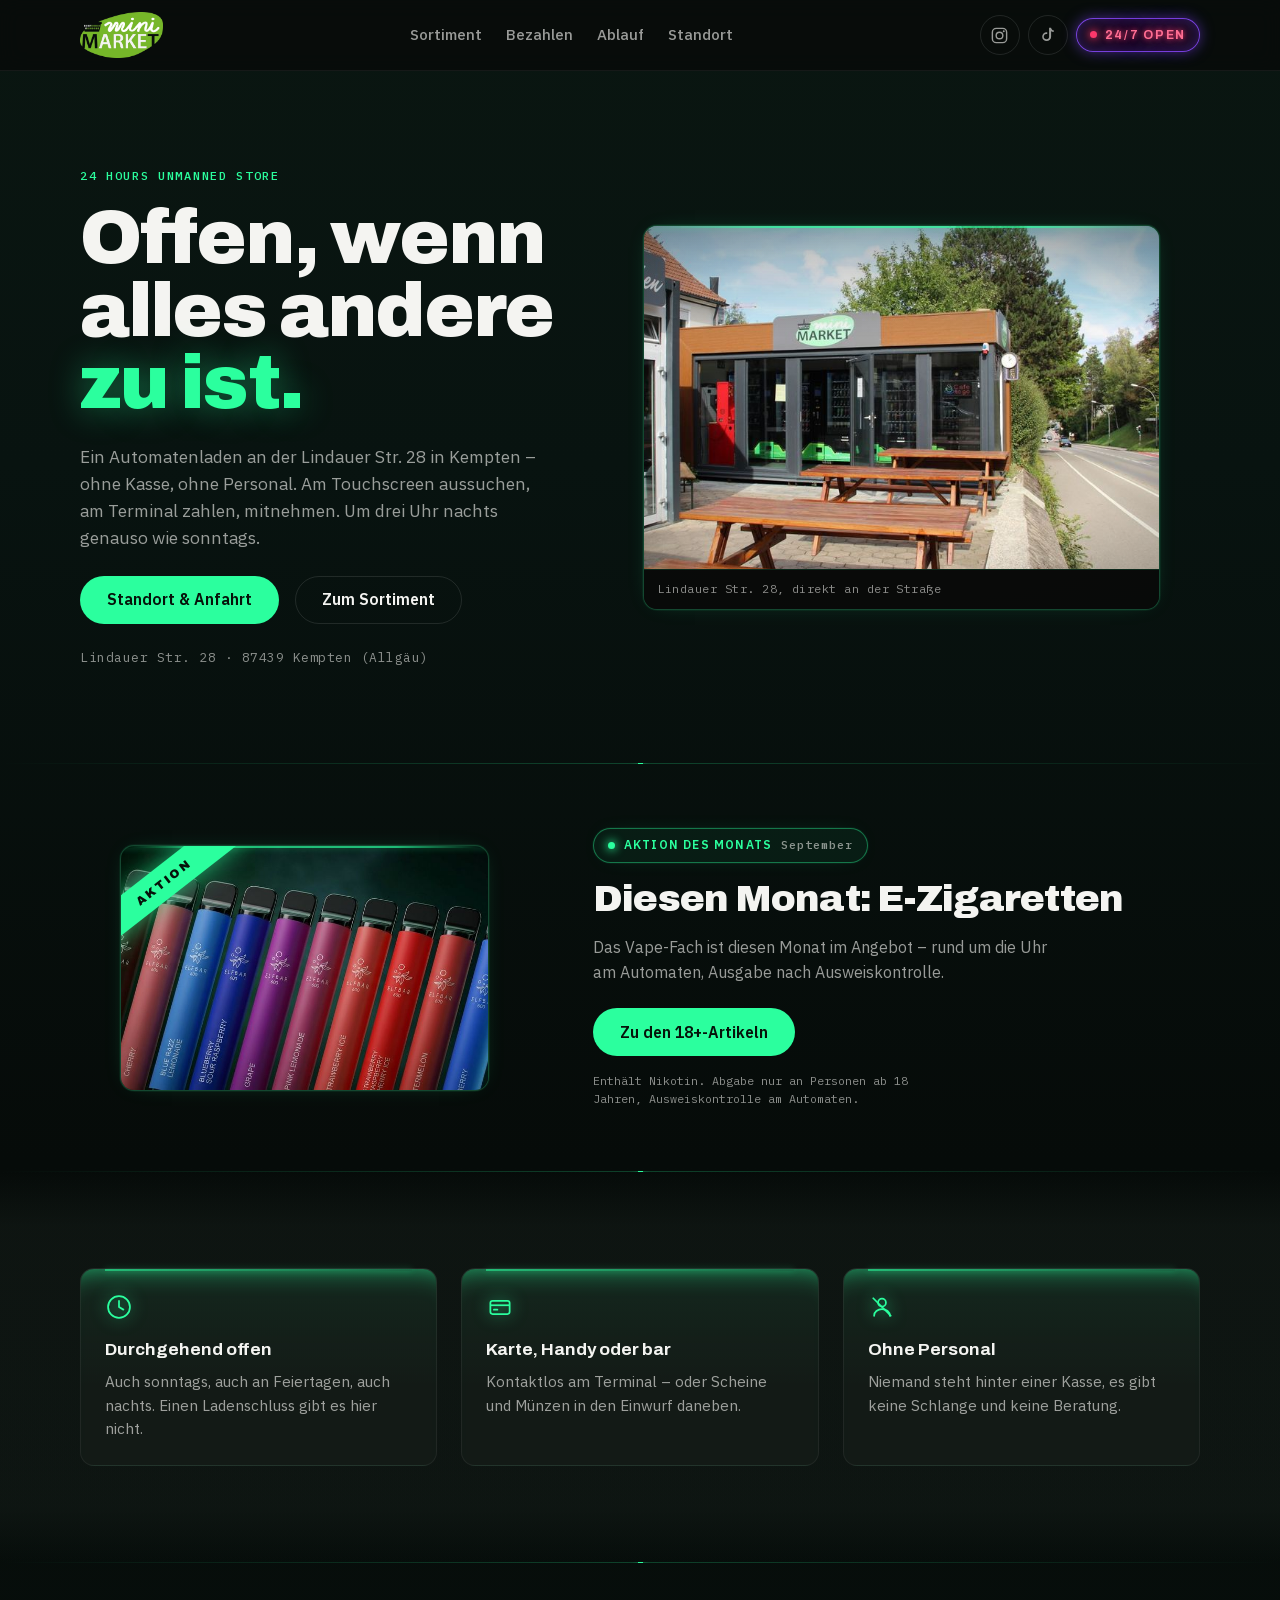
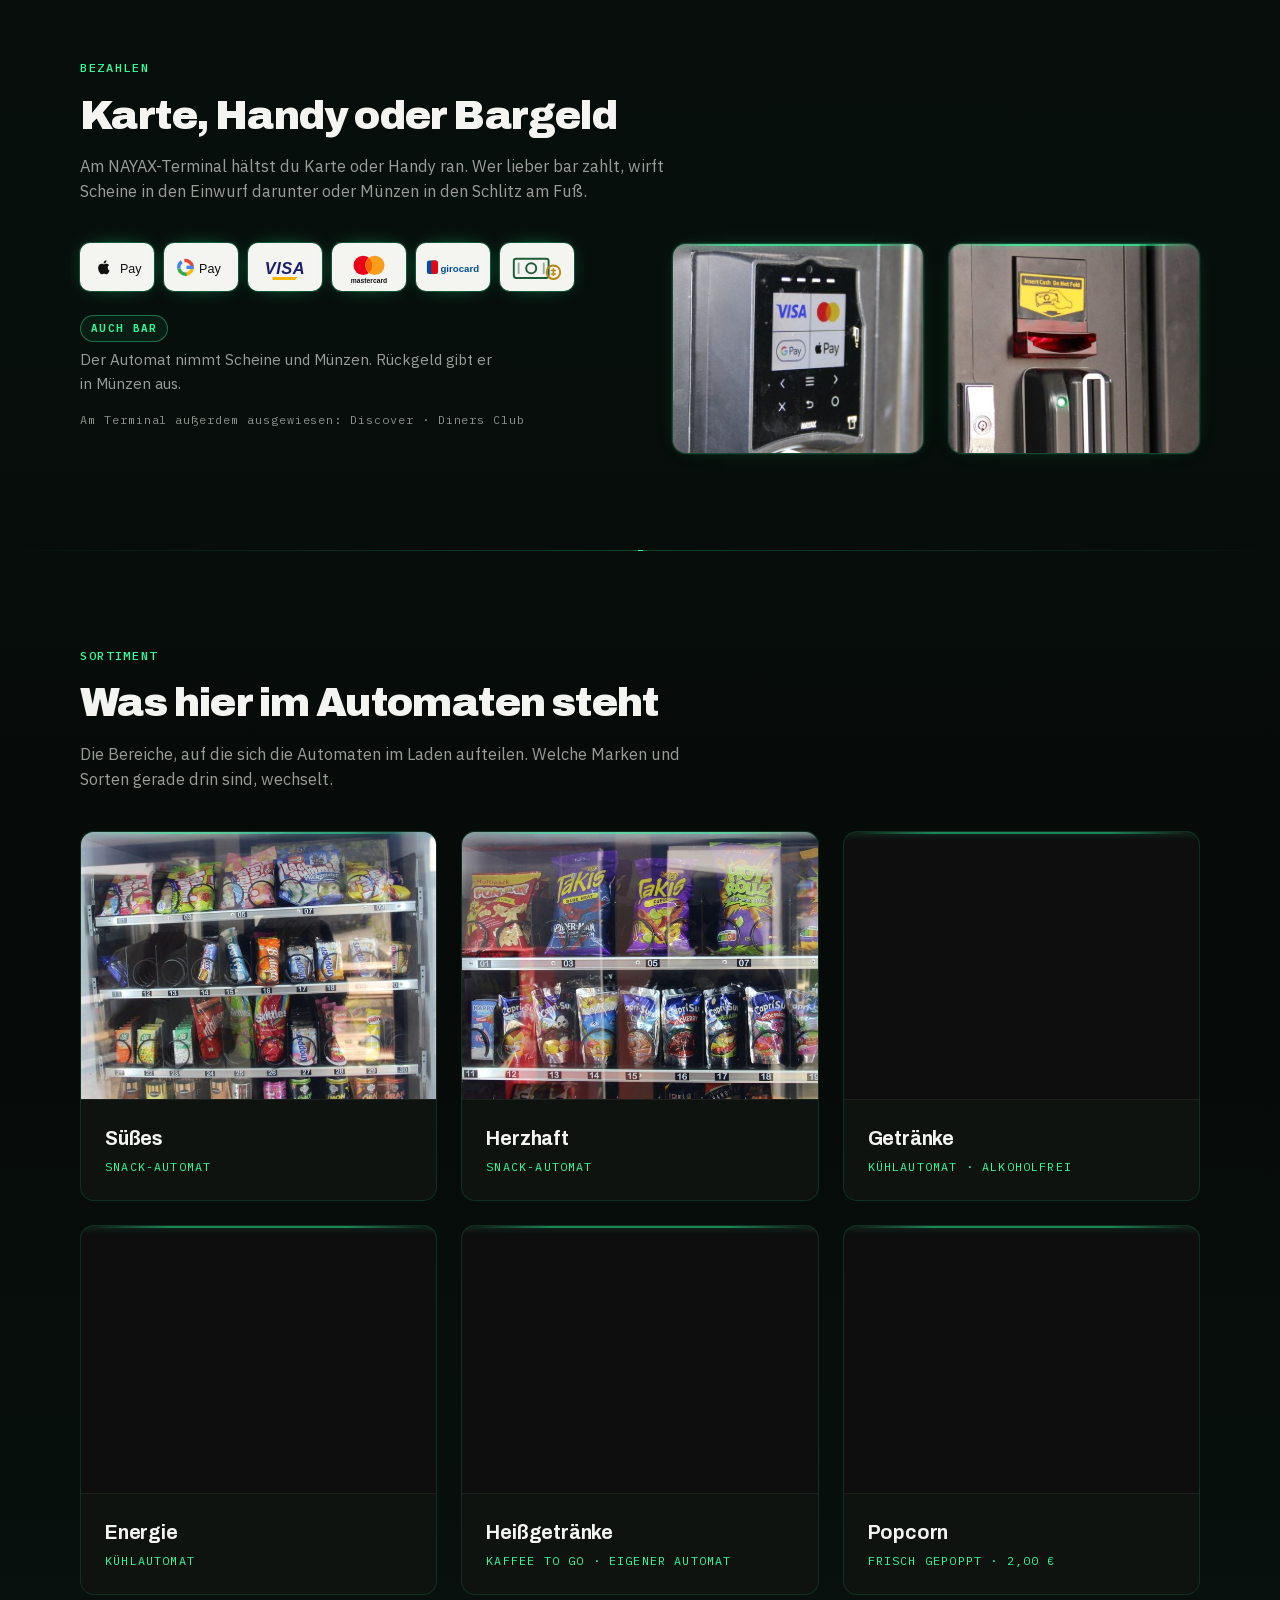
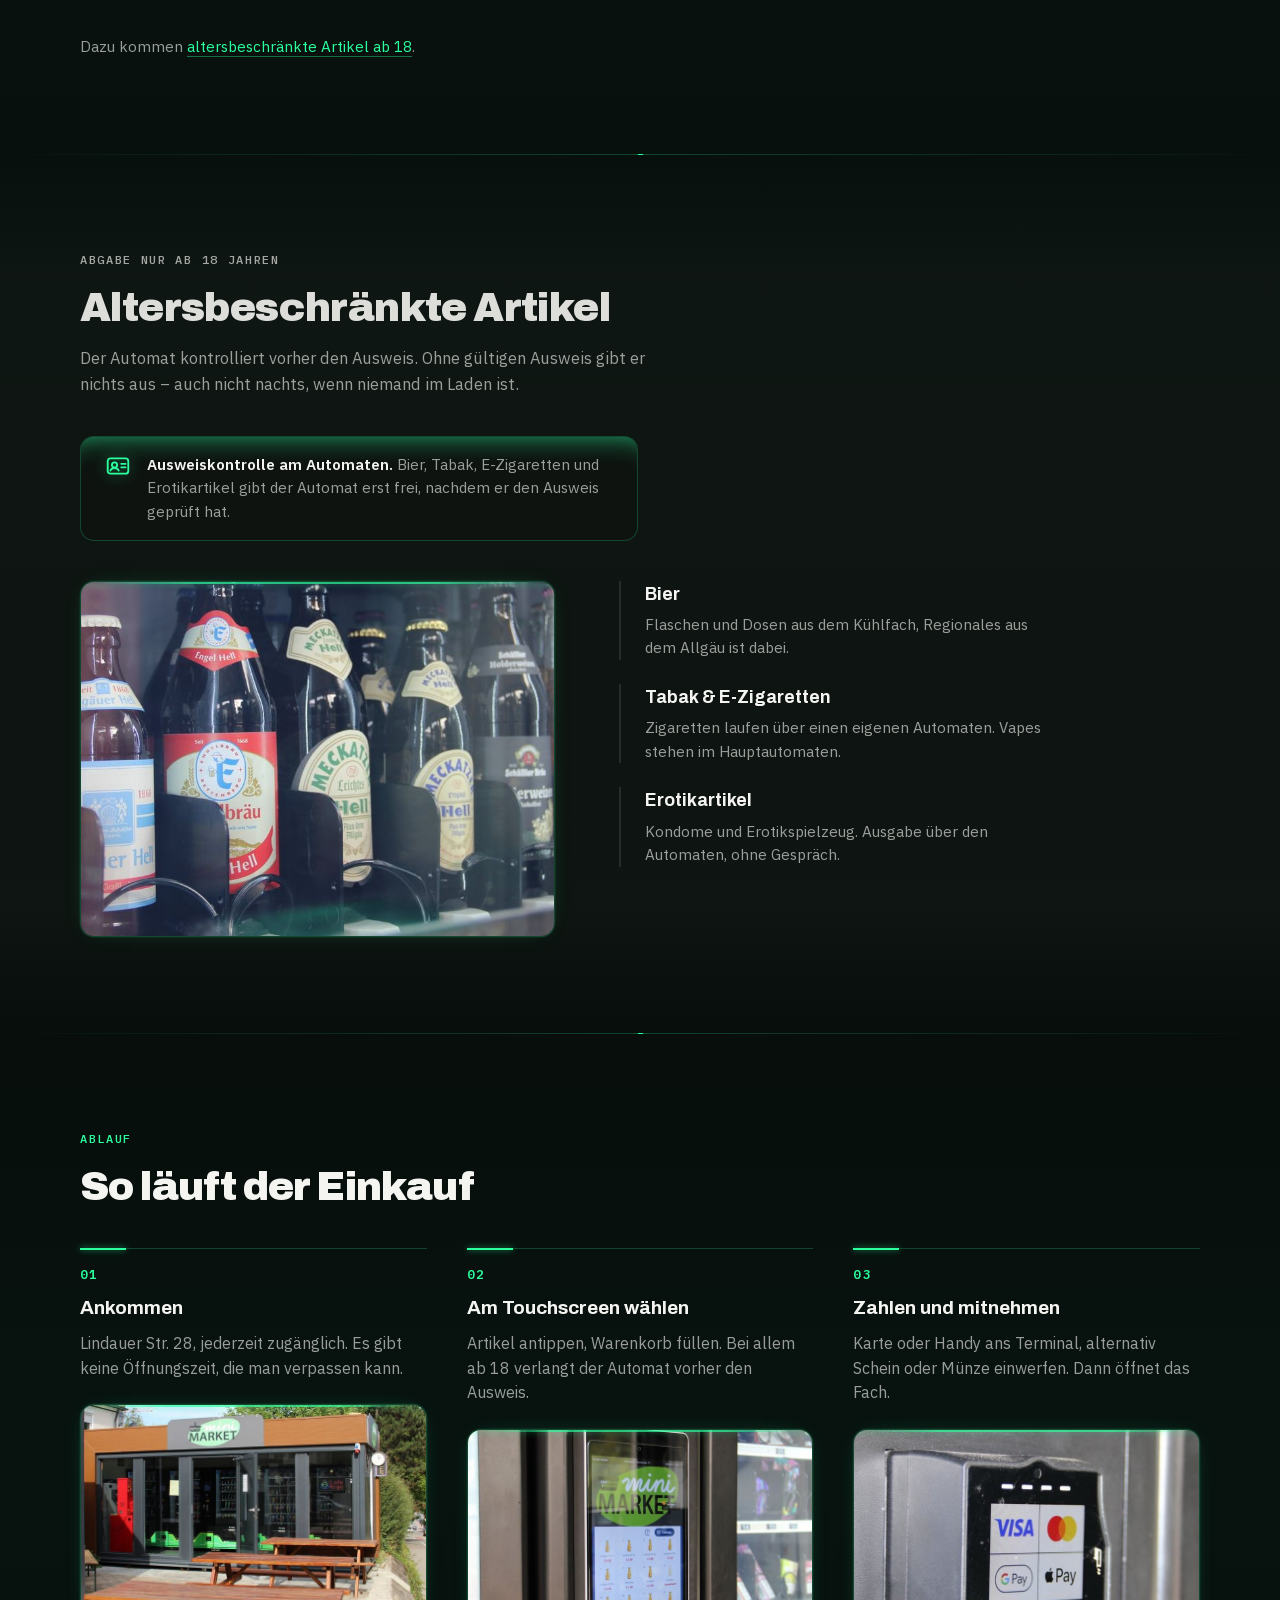
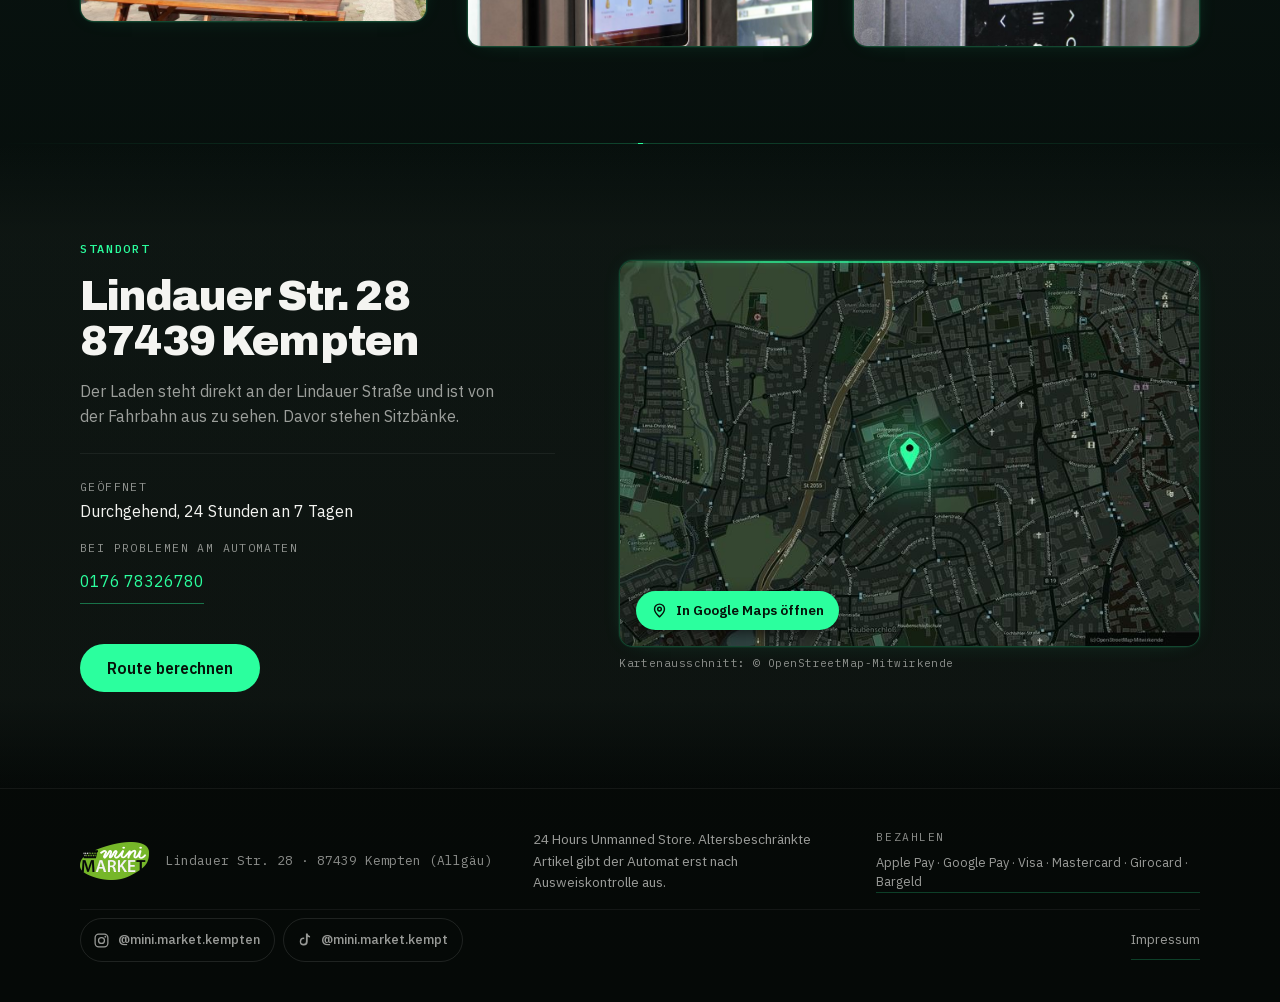
==== index.html @ dcdbc186 "Ausgangsstand der Webseite vor der SEO-Optimierung" ====
<!DOCTYPE html>
<html lang="de">
<head>
<meta charset="UTF-8">
<meta name="viewport" content="width=device-width, initial-scale=1">
<title>Mini Market Kempten – 24 Hours Unmanned Store, Lindauer Str. 28</title>
<meta name="description" content="Mini Market Kempten: Automatenladen ohne Personal, durchgehend geöffnet. Snacks, Getränke, Energy, Kaffee und frisches Popcorn. Zahlen mit Karte, Handy oder bar. Lindauer Str. 28.">
<meta name="theme-color" content="#060908">
<link rel="icon" href="data:image/svg+xml,%3Csvg xmlns='http://www.w3.org/2000/svg' viewBox='0 0 32 32'%3E%3Crect width='32' height='32' rx='7' fill='%230A0A0A'/%3E%3Cpath d='M9 12h14l-1.6 11.2a1.6 1.6 0 0 1-1.6 1.4h-7.6a1.6 1.6 0 0 1-1.6-1.4z' fill='none' stroke='%2328E895' stroke-width='2' stroke-linejoin='round'/%3E%3Cpath d='M12.4 12a3.6 3.6 0 0 1 7.2 0' fill='none' stroke='%2328E895' stroke-width='2' stroke-linecap='round'/%3E%3C/svg%3E">
<!-- Schriften liegen lokal in assets/fonts/ (@font-face in styles.css).
     Kein Google-Fonts-Link: der würde bei jedem Aufruf die IP-Adresse
     der Besucher an Google übertragen. -->
<link rel="stylesheet" href="styles.css">
<script>document.documentElement.classList.add('js');</script>
</head>
<body>

<a class="skip-link" href="#main">Zum Inhalt springen</a>

<header class="site-header" id="top">
  <div class="header-inner">
    <a class="lockup" href="#top" aria-label="Mini Market, zum Seitenanfang">
      <img class="lockup-logo" src="assets/logo-dark.png" alt="" width="551" height="304">
    </a>

    <nav class="site-nav" aria-label="Hauptnavigation">
      <a href="#sortiment">Sortiment</a>
      <a href="#zahlung">Bezahlen</a>
      <a href="#ablauf">Ablauf</a>
      <a href="#standort">Standort</a>
    </nav>

    <div class="header-actions">
      <a class="icon-btn" href="https://www.instagram.com/mini.market.kempten/"
         target="_blank" rel="noopener"
         aria-label="Mini Market auf Instagram, @mini.market.kempten">
        <svg viewBox="0 0 24 24" aria-hidden="true">
          <rect x="3" y="3" width="18" height="18" rx="5" fill="none" stroke="currentColor" stroke-width="1.8"/>
          <circle cx="12" cy="12" r="4.2" fill="none" stroke="currentColor" stroke-width="1.8"/>
          <circle cx="17.4" cy="6.6" r="1.25" fill="currentColor"/>
        </svg>
      </a>
      <a class="icon-btn" href="https://www.tiktok.com/@mini.market.kempt"
         target="_blank" rel="noopener"
         aria-label="Mini Market auf TikTok, @mini.market.kempt">
        <svg viewBox="0 0 24 24" aria-hidden="true">
          <path d="M16.5 2.2c.42 1.9 1.5 3.2 3.35 3.32v2.2a6.1 6.1 0 0 1-3.3-1.06v6.82a5.62 5.62 0 1 1-5.62-5.62c.24 0 .48.02.71.05v2.3a3.34 3.34 0 1 0 2.36 3.19V2.2z"
                fill="currentColor"/>
        </svg>
      </a>

      <p class="open-signet">
        <span class="open-dot" aria-hidden="true"></span>
        <span class="open-word">24/7 OPEN</span>
      </p>
    </div>
  </div>
</header>

<main id="main">

  <!-- ======================= HERO ======================= -->
  <section class="hero" aria-labelledby="hero-heading">
    <div class="hero-copy">
      <p class="eyebrow neon">24 Hours Unmanned Store</p>
      <h1 id="hero-heading" class="hero-title">
        Offen, wenn<br>
        alles andere<br>
        <span class="hero-title-accent">zu&nbsp;ist.</span>
      </h1>
      <p class="hero-sub">
        Ein Automatenladen an der Lindauer Str. 28 in Kempten – ohne Kasse, ohne Personal.
        Am Touchscreen aussuchen, am Terminal zahlen, mitnehmen. Um drei Uhr nachts
        genauso wie sonntags.
      </p>
      <div class="hero-actions">
        <a class="btn btn-primary" href="#standort">Standort &amp; Anfahrt</a>
        <a class="btn btn-ghost" href="#sortiment">Zum Sortiment</a>
      </div>
      <p class="hero-meta mono">
        Lindauer Str. 28 · 87439 Kempten (Allgäu)
      </p>
    </div>

    <figure class="hero-photo neon-frame">
      <img class="photo" src="assets/photos/aussen-tag.jpg"
             srcset="assets/photos/aussen-tag-700.jpg 700w, assets/photos/aussen-tag.jpg 1600w"
             sizes="(min-width: 900px) 560px, 92vw"
           alt="Der Mini Market an der Lindauer Straße: verglaste Front mit Automatenreihe, davor Sitzbänke"
           width="1600" height="1067" fetchpriority="high" decoding="async">
      <figcaption class="hero-photo-cap mono">Lindauer Str. 28, direkt an der Straße</figcaption>
    </figure>
  </section>

  <hr class="divider">

  <!-- ======================= AKTION DES MONATS =======================
       Inhalte stehen in aktion.js (window.AKTION_DES_MONATS) und werden
       beim Laden eingesetzt – für den Monatswechsel wird nur diese Datei
       geändert. Das Markup unten ist der Stand ohne JavaScript. -->
  <aside class="promo" id="promo" aria-labelledby="promo-heading" data-promo>
    <div class="promo-inner wrap">
      <figure class="promo-media neon-frame">
        <img class="photo" id="promoImg"
             src="assets/photos/aktion-vapes.jpg"
             srcset="assets/photos/aktion-vapes-700.jpg 700w, assets/photos/aktion-vapes.jpg 1200w"
             sizes="(min-width: 880px) 480px, 92vw"
             alt="Elfbar-Vapes in verschiedenen Farben, nebeneinander aufgereiht"
             style="object-position:50% 50%"
             width="1200" height="800" decoding="async">
        <span class="promo-ribbon" aria-hidden="true">Aktion</span>
      </figure>

      <div class="promo-copy">
        <p class="promo-badge">
          <span class="promo-badge-dot" aria-hidden="true"></span>
          <span id="promoBadge">Aktion des Monats</span>
          <span class="promo-month mono" id="promoMonth">September</span>
        </p>
        <h2 class="promo-title" id="promo-heading">Diesen Monat: E-Zigaretten</h2>
        <p class="promo-text" id="promoText">
          Das Vape-Fach ist diesen Monat im Angebot. Ausgabe rund um die Uhr,
          nach Ausweiskontrolle am Automaten.
        </p>
        <a class="btn btn-primary promo-cta" id="promoCta" href="#ab18">Zu den 18+-Artikeln</a>
        <p class="promo-legal" id="promoLegal">
          Enthält Nikotin. Abgabe nur an Personen ab 18 Jahren, Ausweiskontrolle am Automaten.
        </p>
      </div>
    </div>
  </aside>

  <hr class="divider">

  <!-- ======================= AUF EINEN BLICK ======================= -->
  <section class="section panel" aria-label="Auf einen Blick">
    <ul class="usp-list wrap">
      <li class="usp-item reveal">
        <svg class="usp-icon" viewBox="0 0 32 32" aria-hidden="true"><circle cx="16" cy="16" r="12.5" fill="none" stroke="currentColor" stroke-width="2"/><path d="M16 9v7l5 3" fill="none" stroke="currentColor" stroke-width="2" stroke-linecap="round" stroke-linejoin="round"/></svg>
        <p class="usp-title">Durchgehend offen</p>
        <p class="usp-text">Auch sonntags, auch an Feiertagen, auch nachts. Einen Ladenschluss gibt es hier nicht.</p>
      </li>
      <li class="usp-item reveal">
        <svg class="usp-icon" viewBox="0 0 32 32" aria-hidden="true"><rect x="5" y="9" width="22" height="15" rx="2.5" fill="none" stroke="currentColor" stroke-width="2"/><path d="M5 14h22" stroke="currentColor" stroke-width="2"/><path d="M9 19h4" stroke="currentColor" stroke-width="2" stroke-linecap="round"/></svg>
        <p class="usp-title">Karte, Handy oder bar</p>
        <p class="usp-text">Kontaktlos am Terminal – oder Scheine und Münzen in den Einwurf daneben.</p>
      </li>
      <li class="usp-item reveal">
        <svg class="usp-icon" viewBox="0 0 32 32" aria-hidden="true"><path d="M16 15.5a4.5 4.5 0 1 0 0-9 4.5 4.5 0 0 0 0 9z" fill="none" stroke="currentColor" stroke-width="2"/><path d="M7 26c0-4.4 4-7.5 9-7.5s9 3.1 9 7.5" fill="none" stroke="currentColor" stroke-width="2" stroke-linecap="round"/><path d="M6 6l20 20" stroke="currentColor" stroke-width="2" stroke-linecap="round"/></svg>
        <p class="usp-title">Ohne Personal</p>
        <p class="usp-text">Niemand steht hinter einer Kasse, es gibt keine Schlange und keine Beratung.</p>
      </li>
    </ul>
  </section>

  <hr class="divider">

  <!-- ======================= BEZAHLEN ======================= -->
  <section class="section" id="zahlung" aria-labelledby="zahlung-heading">
    <div class="wrap">
      <div class="section-head reveal">
        <p class="eyebrow neon">Bezahlen</p>
        <h2 id="zahlung-heading">Karte, Handy oder Bargeld</h2>
        <p class="section-sub">
          Am NAYAX-Terminal hältst du Karte oder Handy ran. Wer lieber bar zahlt, wirft
          Scheine in den Einwurf darunter oder Münzen in den Schlitz am Fuß.
        </p>
      </div>

      <div class="pay reveal">
        <div class="pay-methods">
          <!-- Akzeptanzmarken, nachgezeichnet nach den Aufklebern am Terminal -->
          <ul class="pay-brands">
            <li class="pay-brand">
              <svg viewBox="0 0 60 38" role="img" aria-label="Apple Pay">
                <g transform="translate(6,9) scale(0.92)">
                  <path d="M13.4 5.3c.55-.67.92-1.6.82-2.53-.79.03-1.75.53-2.32 1.2-.51.59-.95 1.53-.83 2.44.88.07 1.78-.45 2.33-1.11z" fill="#111"/>
                  <path d="M15.6 11.3c-.02-2 1.63-2.96 1.7-3-.93-1.36-2.37-1.55-2.88-1.57-1.22-.12-2.4.72-3.02.72-.63 0-1.59-.7-2.61-.68-1.34.02-2.58.78-3.27 1.98-1.4 2.42-.36 6 1 7.96.67.96 1.46 2.03 2.5 1.99 1-.04 1.39-.65 2.6-.65 1.21 0 1.55.65 2.61.63 1.08-.02 1.76-.98 2.42-1.94.76-1.11 1.08-2.19 1.1-2.25-.02-.01-2.11-.81-2.13-3.19z" fill="#111"/>
                </g>
                <text x="33" y="25" font-family="Helvetica, Arial, sans-serif" font-size="13" font-weight="500" fill="#111">Pay</text>
              </svg>
              <span class="visually-hidden">Apple Pay</span>
            </li>

            <li class="pay-brand">
              <svg viewBox="0 0 60 38" role="img" aria-label="Google Pay">
                <g transform="translate(14,19)" fill="none" stroke-width="3.6">
                  <circle r="7" stroke="#EA4335" stroke-dasharray="11 33" transform="rotate(-100)"/>
                  <circle r="7" stroke="#FBBC05" stroke-dasharray="11 33" transform="rotate(-10)"/>
                  <circle r="7" stroke="#34A853" stroke-dasharray="11 33" transform="rotate(80)"/>
                  <circle r="7" stroke="#4285F4" stroke-dasharray="8 36" transform="rotate(170)"/>
                  <path d="M1 0h7.4" stroke="#4285F4" stroke-width="3.4"/>
                </g>
                <text x="28" y="25" font-family="Helvetica, Arial, sans-serif" font-size="13" font-weight="500" fill="#111">Pay</text>
              </svg>
              <span class="visually-hidden">Google Pay</span>
            </li>

            <li class="pay-brand">
              <svg viewBox="0 0 60 38" role="img" aria-label="Visa">
                <text x="30" y="26" text-anchor="middle" font-family="Helvetica, Arial, sans-serif"
                      font-size="17" font-weight="700" font-style="italic" letter-spacing="0.5" fill="#1A1F71">VISA</text>
                <path d="M17 29h26l-2.5 3H17z" fill="#F7B600"/>
              </svg>
              <span class="visually-hidden">Visa</span>
            </li>

            <li class="pay-brand">
              <svg viewBox="0 0 60 38" role="img" aria-label="Mastercard">
                <circle cx="24" cy="17" r="10" fill="#EB001B"/>
                <circle cx="36" cy="17" r="10" fill="#F79E1B"/>
                <path d="M30 9.6a10 10 0 0 0 0 14.8 10 10 0 0 0 0-14.8z" fill="#FF5F00"/>
                <text x="30" y="35" text-anchor="middle" font-family="Helvetica, Arial, sans-serif"
                      font-size="7" font-weight="600" fill="#111">mastercard</text>
              </svg>
              <span class="visually-hidden">Mastercard</span>
            </li>

            <li class="pay-brand">
              <svg viewBox="0 0 60 38" role="img" aria-label="Girocard, EC-Karte">
                <rect x="3" y="12" width="11" height="14" rx="2.5" fill="#004E9E"/>
                <rect x="7.5" y="12" width="7" height="14" rx="2.5" fill="#E30613"/>
                <text x="17" y="24" font-family="Helvetica, Arial, sans-serif"
                      font-size="10" font-weight="700" fill="#004E9E">girocard</text>
              </svg>
              <span class="visually-hidden">Girocard, EC-Karte</span>
            </li>

            <li class="pay-brand pay-brand--cash">
              <svg viewBox="0 0 60 38" role="img" aria-label="Bargeld">
                <rect x="6" y="10" width="36" height="20" rx="2.5" fill="none" stroke="#1B5E3A" stroke-width="2"/>
                <circle cx="24" cy="20" r="5.2" fill="none" stroke="#1B5E3A" stroke-width="2"/>
                <path d="M11 15v10M37 15v10" stroke="#1B5E3A" stroke-width="2" stroke-linecap="round" opacity="0.45"/>
                <circle cx="47" cy="24" r="7" fill="none" stroke="#B8860B" stroke-width="2"/>
                <path d="M47 20.5v7M45 22.2h4M45 25.8h4" stroke="#B8860B" stroke-width="1.6" stroke-linecap="round"/>
              </svg>
              <span class="visually-hidden">Bargeld, Scheine und Münzen</span>
            </li>
          </ul>

          <p class="pay-cash">
            <span class="pay-cash-tag mono">Auch bar</span>
            Der Automat nimmt Scheine und Münzen. Rückgeld gibt er in Münzen aus.
          </p>
          <p class="pay-extra mono">Am Terminal außerdem ausgewiesen: Discover · Diners&nbsp;Club</p>
        </div>

        <div class="pay-proofs">
          <figure class="photo-frame neon-frame">
            <img class="photo" src="assets/photos/terminal.jpg"
             srcset="assets/photos/terminal-700.jpg 700w, assets/photos/terminal.jpg 1600w"
             sizes="(min-width: 980px) 252px, (min-width: 720px) 45vw, 92vw"
                 alt="NAYAX-Terminal am Automaten mit den Symbolen für Visa, Mastercard, Google Pay und Apple Pay"
                 width="1600" height="1000" loading="lazy" decoding="async">
            <figcaption class="photo-cap mono">Kontaktlos: Karte oder Handy ans Terminal</figcaption>
          </figure>
          <figure class="photo-frame neon-frame">
            <img class="photo" src="assets/photos/bargeld.jpg"
             srcset="assets/photos/bargeld-700.jpg 700w, assets/photos/bargeld.jpg 1200w"
             sizes="(min-width: 980px) 252px, (min-width: 720px) 45vw, 92vw"
                 alt="Scheineinwurf mit gelbem Hinweis „Insert Cash Do Not Fold“ und darunter der Kartenleser"
                 width="1200" height="900" loading="lazy" decoding="async">
            <figcaption class="photo-cap mono">Bar: Scheineinwurf direkt unter dem Terminal</figcaption>
          </figure>
        </div>
      </div>
    </div>
  </section>

  <hr class="divider">

  <!-- ======================= SORTIMENT ======================= -->
  <section class="section" id="sortiment" aria-labelledby="sortiment-heading">
    <div class="wrap">
      <div class="section-head reveal">
        <p class="eyebrow neon">Sortiment</p>
        <h2 id="sortiment-heading">Was hier im Automaten steht</h2>
        <p class="section-sub">
          Die Bereiche, auf die sich die Automaten im Laden aufteilen. Welche Marken und
          Sorten gerade drin sind, wechselt.
        </p>
      </div>

      <ul class="cat-grid">
        <li class="cat reveal">
          <figure class="cat-media">
            <img class="photo" src="assets/photos/kat-suesses.jpg"
             srcset="assets/photos/kat-suesses-700.jpg 700w, assets/photos/kat-suesses.jpg 1200w"
             sizes="(min-width: 940px) 357px, (min-width: 620px) 45vw, 92vw"
                 alt="Automatenfach mit Süßwaren hinter Glas"
                 width="1200" height="900" loading="lazy" decoding="async">
          </figure>
          <div class="cat-body">
            <h3 class="cat-name">Süßes</h3>
            <p class="cat-meta mono">Snack-Automat</p>
          </div>
        </li>

        <li class="cat reveal">
          <figure class="cat-media">
            <img class="photo" src="assets/photos/kat-herzhaft.jpg"
             srcset="assets/photos/kat-herzhaft-700.jpg 700w, assets/photos/kat-herzhaft.jpg 1200w"
             sizes="(min-width: 940px) 357px, (min-width: 620px) 45vw, 92vw"
                 alt="Automatenfach mit herzhaften Snacks hinter Glas"
                 width="1200" height="900" loading="lazy" decoding="async">
          </figure>
          <div class="cat-body">
            <h3 class="cat-name">Herzhaft</h3>
            <p class="cat-meta mono">Snack-Automat</p>
          </div>
        </li>

        <li class="cat reveal">
          <figure class="cat-media">
            <img class="photo" src="assets/photos/kat-getraenke.jpg"
             srcset="assets/photos/kat-getraenke-700.jpg 700w, assets/photos/kat-getraenke.jpg 1200w"
             sizes="(min-width: 940px) 357px, (min-width: 620px) 45vw, 92vw"
                 alt="Gekühltes Automatenfach mit Dosen und Flaschen"
                 width="1200" height="900" loading="lazy" decoding="async">
          </figure>
          <div class="cat-body">
            <h3 class="cat-name">Getränke</h3>
            <p class="cat-meta mono">Kühlautomat · alkoholfrei</p>
          </div>
        </li>

        <li class="cat reveal">
          <figure class="cat-media">
            <img class="photo" src="assets/photos/kat-energie.jpg"
             srcset="assets/photos/kat-energie-700.jpg 700w, assets/photos/kat-energie.jpg 1200w"
             sizes="(min-width: 940px) 357px, (min-width: 620px) 45vw, 92vw"
                 alt="Gekühltes Automatenfach mit Energy-Dosen"
                 width="1200" height="900" loading="lazy" decoding="async">
          </figure>
          <div class="cat-body">
            <h3 class="cat-name">Energie</h3>
            <p class="cat-meta mono">Kühlautomat</p>
          </div>
        </li>

        <li class="cat reveal">
          <figure class="cat-media">
            <img class="photo" src="assets/photos/kat-heissgetraenke.jpg"
             srcset="assets/photos/kat-heissgetraenke-700.jpg 700w, assets/photos/kat-heissgetraenke.jpg 1200w"
             sizes="(min-width: 940px) 357px, (min-width: 620px) 45vw, 92vw"
                 alt="Kaffee-Automat mit Becherausgabe und Tastenfeld"
                 width="1200" height="900" loading="lazy" decoding="async">
          </figure>
          <div class="cat-body">
            <h3 class="cat-name">Heißgetränke</h3>
            <p class="cat-meta mono">Kaffee to go · eigener Automat</p>
          </div>
        </li>

        <li class="cat reveal">
          <figure class="cat-media">
            <img class="photo" src="assets/photos/kat-popcorn.jpg"
             srcset="assets/photos/kat-popcorn-700.jpg 700w, assets/photos/kat-popcorn.jpg 1200w"
             sizes="(min-width: 940px) 357px, (min-width: 620px) 45vw, 92vw"
                 alt="Roter Popcorn-Automat mit der Aufschrift Fresh Hot Fast"
                 width="1050" height="788" loading="lazy" decoding="async">
          </figure>
          <div class="cat-body">
            <h3 class="cat-name">Popcorn</h3>
            <p class="cat-meta mono">Frisch gepoppt · 2,00 €</p>
          </div>
        </li>
      </ul>

      <p class="cat-hint">
        Dazu kommen <a href="#ab18">altersbeschränkte Artikel ab 18</a>.
      </p>
    </div>
  </section>

  <hr class="divider">

  <!-- ======================= 18+ ======================= -->
  <section class="section panel restricted" id="ab18" aria-labelledby="ab18-heading">
    <div class="wrap">
      <div class="section-head reveal">
        <p class="eyebrow eyebrow-muted">Abgabe nur ab 18 Jahren</p>
        <h2 id="ab18-heading">Altersbeschränkte Artikel</h2>
        <p class="section-sub">
          Der Automat kontrolliert vorher den Ausweis. Ohne gültigen Ausweis gibt er
          nichts aus – auch nicht nachts, wenn niemand im Laden ist.
        </p>
      </div>

      <p class="age-check reveal">
        <svg viewBox="0 0 24 24" aria-hidden="true">
          <rect x="2.5" y="5" width="19" height="14" rx="2.5" fill="none" stroke="currentColor" stroke-width="1.7"/>
          <circle cx="8.8" cy="11" r="2.4" fill="none" stroke="currentColor" stroke-width="1.7"/>
          <path d="M5 16.2c.5-1.5 2-2.3 3.8-2.3s3.3.8 3.8 2.3" fill="none" stroke="currentColor" stroke-width="1.7" stroke-linecap="round"/>
          <path d="M15 10h4M15 13.2h4" stroke="currentColor" stroke-width="1.7" stroke-linecap="round"/>
        </svg>
        <span><strong>Ausweiskontrolle am Automaten.</strong> Bier, Tabak, E-Zigaretten und
        Erotikartikel gibt der Automat erst frei, nachdem er den Ausweis geprüft hat.</span>
      </p>

      <div class="restricted-inner">
        <figure class="restricted-media photo-frame neon-frame reveal">
          <img class="photo" src="assets/photos/kat-bier.jpg"
             srcset="assets/photos/kat-bier-700.jpg 700w, assets/photos/kat-bier.jpg 1200w"
             sizes="(min-width: 860px) 475px, 92vw"
               alt="Bierflaschen im gekühlten Automatenfach"
               width="1200" height="900" loading="lazy" decoding="async">
        </figure>

        <ul class="restricted-list reveal">
          <li>
            <h3>Bier</h3>
            <p>Flaschen und Dosen aus dem Kühlfach, Regionales aus dem Allgäu ist dabei.</p>
          </li>
          <li>
            <h3>Tabak &amp; E-Zigaretten</h3>
            <p>Zigaretten laufen über einen eigenen Automaten. Vapes stehen im Hauptautomaten.</p>
          </li>
          <li>
            <h3>Erotikartikel</h3>
            <p>Kondome und Erotikspielzeug. Ausgabe über den Automaten, ohne Gespräch.</p>
          </li>
        </ul>
      </div>
    </div>
  </section>

  <hr class="divider">

  <!-- ======================= ABLAUF ======================= -->
  <section class="section" id="ablauf" aria-labelledby="ablauf-heading">
    <div class="wrap">
      <div class="section-head reveal">
        <p class="eyebrow neon">Ablauf</p>
        <h2 id="ablauf-heading">So läuft der Einkauf</h2>
      </div>

      <ol class="steps">
        <li class="step reveal">
          <span class="step-num mono">01</span>
          <h3>Ankommen</h3>
          <p>Lindauer Str. 28, jederzeit zugänglich. Es gibt keine Öffnungszeit, die man verpassen kann.</p>
          <figure class="step-photo photo-frame neon-frame">
            <img class="photo" src="assets/photos/ankommen.jpg"
             srcset="assets/photos/ankommen-700.jpg 700w, assets/photos/ankommen.jpg 1600w"
             sizes="(min-width: 780px) 347px, 92vw"
                 alt="Die verglaste Front des Mini Market mit Sitzbänken davor"
                 width="1600" height="1000" loading="lazy" decoding="async">
          </figure>
        </li>
        <li class="step reveal">
          <span class="step-num mono">02</span>
          <h3>Am Touchscreen wählen</h3>
          <p>Artikel antippen, Warenkorb füllen. Bei allem ab 18 verlangt der Automat vorher den Ausweis.</p>
          <figure class="step-photo photo-frame neon-frame">
            <img class="photo" src="assets/photos/touchscreen.jpg"
             srcset="assets/photos/touchscreen-700.jpg 700w, assets/photos/touchscreen.jpg 1600w"
             sizes="(min-width: 780px) 347px, 92vw"
                 alt="Bestell-Touchscreen mit mini-MARKET-Logo, Artikelliste und Preisen"
                 width="1600" height="1000" loading="lazy" decoding="async">
          </figure>
        </li>
        <li class="step reveal">
          <span class="step-num mono">03</span>
          <h3>Zahlen und mitnehmen</h3>
          <p>Karte oder Handy ans Terminal, alternativ Schein oder Münze einwerfen. Dann öffnet das Fach.</p>
          <figure class="step-photo photo-frame neon-frame">
            <img class="photo" src="assets/photos/terminal-nah.jpg"
             srcset="assets/photos/terminal-nah-700.jpg 700w, assets/photos/terminal-nah.jpg 960w"
             sizes="(min-width: 780px) 347px, 92vw"
                 alt="Nahaufnahme des NAYAX-Terminals mit Karten- und Wallet-Symbolen"
                 width="960" height="600" loading="lazy" decoding="async">
          </figure>
        </li>
      </ol>
    </div>
  </section>

  <hr class="divider">

  <!-- ======================= STANDORT ======================= -->
  <section class="section panel standort" id="standort" aria-labelledby="standort-heading">
    <div class="standort-inner wrap">
      <div class="standort-copy reveal">
        <p class="eyebrow neon">Standort</p>
        <h2 id="standort-heading">Lindauer Str. 28<br>87439 Kempten</h2>
        <p class="standort-text">
          Der Laden steht direkt an der Lindauer Straße und ist von der Fahrbahn aus zu sehen.
          Davor stehen Sitzbänke.
        </p>

        <!-- FEHLT: Gehören die Sitzbänke zum Laden oder zur Nachbarschaft? -->
        <!-- FEHLT: Parkmöglichkeit vor Ort bestätigen -->

        <dl class="contact-list">
          <div>
            <dt class="mono">Geöffnet</dt>
            <dd>Durchgehend, 24 Stunden an 7 Tagen</dd>
          </div>
          <div>
            <dt class="mono">Bei Problemen am Automaten</dt>
            <dd><a href="tel:+4917678326780">0176 78326780</a></dd>
          </div>
        </dl>

        <!-- Bewusst die dir-URL: der Knopf startet die Navigation, das
             Kartenbild daneben zeigt den Ort nur an. Sonst wären es zwei
             Links auf dasselbe Ziel. -->
        <a class="btn btn-primary" href="https://www.google.com/maps/dir/?api=1&amp;destination=Lindauer+Str.+28%2C+87439+Kempten" target="_blank" rel="noopener">Route berechnen</a>
      </div>

      <!-- Statisches Kartenbild statt eingebetteter Google-Karte: ein iframe
           würde bei jedem Seitenaufruf ungefragt die IP-Adresse der Besucher
           an Google übertragen. Das Bild liegt lokal, der Klick führt zu
           Google Maps – erst dann verlässt überhaupt etwas die Seite.
           Grundlage sind OpenStreetMap-Kacheln (ODbL), deshalb die
           Namensnennung in der Bildunterschrift. -->
      <div class="standort-visual reveal">
        <a class="standort-map"
           href="https://www.google.com/maps/search/?api=1&amp;query=Lindauer+Str.+28%2C+87439+Kempten"
           target="_blank" rel="noopener">
          <img class="photo" src="assets/photos/karte-standort.jpg"
             srcset="assets/photos/karte-standort-700.jpg 700w, assets/photos/karte-standort.jpg 1200w"
             sizes="(min-width: 880px) 580px, 92vw"
               alt="Kartenausschnitt von Kempten mit Markierung an der Lindauer Str. 28"
               width="1200" height="800" loading="lazy" decoding="async">
          <span class="map-cta">
            <svg viewBox="0 0 24 24" aria-hidden="true"><path d="M12 21s7-6.1 7-11a7 7 0 1 0-14 0c0 4.9 7 11 7 11z" fill="none" stroke="currentColor" stroke-width="2" stroke-linejoin="round"/><circle cx="12" cy="10" r="2.6" fill="none" stroke="currentColor" stroke-width="2"/></svg>
            In Google Maps öffnen
          </span>
        </a>
        <p class="map-credit mono">Kartenausschnitt: © OpenStreetMap-Mitwirkende</p>
      </div>
    </div>
  </section>

</main>

<footer class="site-footer">
  <div class="footer-inner wrap">
    <div class="footer-brand">
      <span class="lockup lockup--small">
        <img class="lockup-logo" src="assets/logo-dark.png" alt="Mini Market" width="551" height="304">
      </span>
      <p class="footer-address mono">Lindauer Str. 28 · 87439 Kempten (Allgäu)</p>
    </div>
    <p class="footer-note">
      24 Hours Unmanned Store. Altersbeschränkte Artikel gibt der Automat erst nach Ausweiskontrolle aus.
    </p>
    <p class="footer-pay">
      <span class="footer-pay-label mono">Bezahlen</span>
      <a class="footer-pay-link" href="#zahlung">Apple&nbsp;Pay · Google&nbsp;Pay · Visa · Mastercard · Girocard · Bargeld</a>
    </p>
    <div class="footer-bottom">
      <!-- Im Footer mit ausgeschriebenem Handle: wer die Seite auf dem Handy
           liest, sucht den Namen oft direkt in der App statt zu tippen. -->
      <nav class="footer-social" aria-label="Soziale Netzwerke">
        <a href="https://www.instagram.com/mini.market.kempten/" target="_blank" rel="noopener">
          <svg viewBox="0 0 24 24" aria-hidden="true">
            <rect x="3" y="3" width="18" height="18" rx="5" fill="none" stroke="currentColor" stroke-width="1.8"/>
            <circle cx="12" cy="12" r="4.2" fill="none" stroke="currentColor" stroke-width="1.8"/>
            <circle cx="17.4" cy="6.6" r="1.25" fill="currentColor"/>
          </svg>
          <span>@mini.market.kempten</span>
        </a>
        <a href="https://www.tiktok.com/@mini.market.kempt" target="_blank" rel="noopener">
          <svg viewBox="0 0 24 24" aria-hidden="true">
            <path d="M16.5 2.2c.42 1.9 1.5 3.2 3.35 3.32v2.2a6.1 6.1 0 0 1-3.3-1.06v6.82a5.62 5.62 0 1 1-5.62-5.62c.24 0 .48.02.71.05v2.3a3.34 3.34 0 1 0 2.36 3.19V2.2z"
                  fill="currentColor"/>
          </svg>
          <span>@mini.market.kempt</span>
        </a>
      </nav>
      <nav class="footer-legal" aria-label="Rechtliches">
        <a href="impressum.html">Impressum</a>
      </nav>
    </div>
  </div>
</footer>

<script src="aktion.js"></script>
<script src="script.js"></script>
</body>
</html>
---- styles.css ----
/* ==========================================================================
   Schriften — selbst gehostet
   Liegen als woff2 in assets/fonts/ und werden bewusst NICHT von
   fonts.googleapis.com geladen: sonst geht bei jedem Seitenaufruf die
   IP-Adresse der Besucher an Google, und genau das macht eine
   Einwilligung nötig. So stellt die Seite keine einzige Verbindung
   zu Dritten her.

   Nur der latin-Subset – Umlaute, ß, €, § und typografische
   Anführungszeichen liegen alle darin.
   Archivo, Caveat und IBM Plex Sans sind Variable Fonts, deshalb eine
   Datei pro Familie mit Gewichtsbereich statt einer je Schnitt.
   ========================================================================== */
@font-face {
  font-family: 'Archivo';
  src: url('assets/fonts/archivo-var.woff2') format('woff2');
  font-weight: 600 900;
  font-style: normal;
  font-display: swap;
}
@font-face {
  font-family: 'IBM Plex Sans';
  src: url('assets/fonts/ibm-plex-sans-var.woff2') format('woff2');
  font-weight: 400 600;
  font-style: normal;
  font-display: swap;
}
@font-face {
  font-family: 'Caveat';
  src: url('assets/fonts/caveat-var.woff2') format('woff2');
  font-weight: 400 700;
  font-style: normal;
  font-display: swap;
}
@font-face {
  font-family: 'IBM Plex Mono';
  src: url('assets/fonts/ibm-plex-mono-400.woff2') format('woff2');
  font-weight: 400; font-style: normal; font-display: swap;
}
@font-face {
  font-family: 'IBM Plex Mono';
  src: url('assets/fonts/ibm-plex-mono-500.woff2') format('woff2');
  font-weight: 500; font-style: normal; font-display: swap;
}
@font-face {
  font-family: 'IBM Plex Mono';
  src: url('assets/fonts/ibm-plex-mono-600.woff2') format('woff2');
  font-weight: 600; font-style: normal; font-display: swap;
}

/* ==========================================================================
   Mini Market Kempten — Website
   Dunkle Automaten-Optik mit LED-Grün. Vanilla CSS, mobile-first.

   Licht-Konzept: EIN durchgehender Verlauf über die gesamte Dokumenthöhe
   (body::before) trägt die Helligkeit von oben nach unten. Sektionen setzen
   nur noch weich ein- und ausblendende Flächen darauf. Dadurch gibt es
   keine harten Farbkanten zwischen den Bereichen mehr, und weil nichts
   davon animiert ist, kann beim Scrollen auch nichts ruckeln.
   ========================================================================== */

:root {
  /* --- Palette, aus den Vor-Ort-Fotos ---
     Schwarz ist nie neutral, sondern minimal grün unterlaufen: Das Licht
     der LED-Decke färbt den ganzen Raum, und die Seite tut dasselbe. --- */
  --bg:        #060908;
  --surface:   #0E1310;
  --surface-2: #131A16;

  /* Die Röhre selbst. --neon bleibt als Alias, damit nichts bricht. */
  --led:       #2BFF9E;
  --neon:      #2BFF9E;
  --brand:     #2BFF9E;

  --cream:        #F4F4F1;
  --neon-pink:    #FF3B6B;   /* Buchstaben des OPEN-Schilds am Eingang */
  --neon-violet:  #8A4DFF;   /* Leuchtrahmen des OPEN-Schilds */

  /* --- Lichtskala ---------------------------------------------------
     Sechs Stufen derselben Röhrenfarbe. Jede leuchtende Kante, jeder
     Hover, jeder Schein im Projekt greift ausschließlich hierauf zu. */
  --l1: rgba(43, 255, 158, 0.06);
  --l2: rgba(43, 255, 158, 0.12);
  --l3: rgba(43, 255, 158, 0.22);
  --l4: rgba(43, 255, 158, 0.40);
  --l5: rgba(43, 255, 158, 0.65);
  --l6: rgba(43, 255, 158, 0.95);

  /* --- Vier Leuchtweiten, mehr braucht es nicht --- */
  --glow-1: 0 0 6px var(--l5);
  --glow-2: 0 0 16px var(--l4);
  --glow-3: 0 0 34px var(--l3);

  --text:       var(--cream);
  --text-mute:  rgba(244, 244, 241, 0.62);
  --text-faint: rgba(244, 244, 241, 0.56); /* 0.40 ergab nur 3,55:1 – zu wenig für 12–13px */
  --line:       rgba(244, 244, 241, 0.11);
  --line-soft:  rgba(244, 244, 241, 0.06);

  /* --- Type --- */
  --font-display: 'Archivo', 'Arial Narrow', sans-serif;
  --font-body:    'IBM Plex Sans', 'Segoe UI', sans-serif;
  --font-mono:    'IBM Plex Mono', 'SFMono-Regular', Consolas, monospace;
  --font-script:  'Caveat', cursive;

  /* --- Space --- */
  --s1: 8px;  --s2: 16px; --s3: 24px;
  --s4: 40px; --s5: 64px; --s6: 96px;

  /* --- Zustände: ruhend und angeleuchtet. Zwei Stufen, überall gleich --- */
  --edge-rest:  0 0 0 1px var(--l1), 0 0 24px -14px var(--l4);
  --edge-lit:   0 0 0 1px var(--l3), var(--glow-3);
  --glow-line:  var(--glow-1);
  --glow-inset: inset 0 26px 30px -32px var(--l6);

  --radius: 14px;
  --container: 1160px;
  --gutter: 20px;
  --ease: cubic-bezier(0.22, 0.61, 0.36, 1);
}

/* ---------- Reset ---------- */
*, *::before, *::after { box-sizing: border-box; }
html { scroll-behavior: smooth; background: var(--bg); }
body {
  position: relative;
  margin: 0;
  background: var(--bg);
  color: var(--text);
  font-family: var(--font-body);
  font-size: 16px;
  line-height: 1.55;
  -webkit-font-smoothing: antialiased;
  overflow-x: hidden;
}
img, svg { display: block; max-width: 100%; }
a { color: inherit; }
ul, ol, dl, dd { margin: 0; padding: 0; }
ul, ol { list-style: none; }
h1, h2, h3, p { margin: 0; }
button { font: inherit; color: inherit; }

:focus-visible {
  outline: 2px solid var(--neon);
  outline-offset: 3px;
  border-radius: 4px;
  box-shadow: 0 0 0 5px var(--l2), 0 0 26px var(--l4);
}

.visually-hidden {
  position: absolute; width: 1px; height: 1px;
  margin: -1px; padding: 0; overflow: hidden;
  clip-path: inset(50%); white-space: nowrap;
}

@media (prefers-reduced-motion: reduce) {
  html { scroll-behavior: auto; }
  *, *::before, *::after {
    animation-duration: 0.001ms !important;
    animation-iteration-count: 1 !important;
    transition-duration: 0.001ms !important;
    scroll-behavior: auto !important;
  }
}

.mono { font-family: var(--font-mono); }
.wrap { max-width: var(--container); margin-inline: auto; padding-inline: var(--gutter); }

.skip-link {
  position: absolute; left: -999px; top: auto; z-index: 999;
  background: var(--neon); color: #05130C;
  padding: 12px 18px; border-radius: 8px; font-weight: 600;
}
.skip-link:focus { left: var(--s2); top: var(--s2); }

/* ---------- Grundlicht: ein Verlauf über das ganze Dokument ----------
   Liegt als absolut positionierte Ebene über der vollen body-Höhe, nicht
   fixiert – es scrollt also mit und wandert beim Scrollen kontinuierlich
   durch die Stufen. Reines Malen, kein JS, keine Animation. */
body::before {
  content: '';
  position: absolute; inset: 0; z-index: 0;
  pointer-events: none;
  background: linear-gradient(180deg,
    #0A1611 0%,
    #081310 8%,
    #060B09 20%,
    #070F0C 32%,
    #060A08 44%,
    #08110E 56%,
    #060A08 68%,
    #081310 80%,
    #060B09 92%,
    #050807 100%);
}
.site-header, main, .site-footer { position: relative; z-index: 1; }

/* Flächen, die sich vom Grundlicht abheben sollen: oben und unten
   ausgeblendet, damit keine sichtbare Kante entsteht. */
.panel > * { position: relative; z-index: 1; }
.panel::before {
  content: '';
  position: absolute; inset: 0; z-index: 0;
  pointer-events: none;
  background: linear-gradient(180deg,
    rgba(20, 28, 24, 0) 0%,
    rgba(20, 28, 24, 0.55) 14%,
    rgba(20, 28, 24, 0.55) 86%,
    rgba(20, 28, 24, 0) 100%);
}

/* ---------- Trenner zwischen den Bereichen ----------
   Haarlinie, die zu beiden Seiten ausläuft, mit einem kleinen leuchtenden
   Knoten in der Mitte. Statisch – ein wanderndes Licht hat hier vorher nur
   wie ein Fehler ausgesehen. */
.divider {
  position: relative;
  height: 1px; border: 0; margin: 0;
  background: linear-gradient(90deg,
    transparent, var(--l1) 10%, var(--l3) 50%, var(--l1) 90%, transparent);
}
.divider::after {
  content: '';
  position: absolute; left: 50%; top: 50%;
  width: 5px; height: 5px; margin: -2.5px 0 0 -2.5px;
  border-radius: 50%;
  background: var(--led);
  box-shadow: 0 0 7px var(--l5), 0 0 16px var(--l3);
}

/* ---------- Neon-Rahmen: Kästen, Bilder, Karten ---------- */
.neon-frame {
  position: relative;
  border-radius: var(--radius);
  overflow: hidden;
  background: var(--surface);
  border: 1px solid var(--l3);
  box-shadow: var(--edge-rest), var(--glow-inset);
  transition: border-color 0.3s var(--ease), box-shadow 0.3s var(--ease);
}
.neon-frame::before {
  content: '';
  position: absolute; top: 0; left: 0; right: 0; height: 2px; z-index: 2;
  background: linear-gradient(90deg, transparent, var(--neon) 25%, var(--neon) 75%, transparent);
  opacity: 0.7;
  box-shadow: var(--glow-line);
}
.neon-frame:hover {
  border-color: var(--l4);
  box-shadow: var(--edge-lit), var(--glow-inset);
}

/* ---------- Fotos ---------- */
.photo {
  width: 100%; height: 100%;
  aspect-ratio: 16 / 9;
  object-fit: cover;
  background: #0E0E0E;
}
.photo-frame { margin: 0; }
.photo-cap {
  position: relative; z-index: 2;
  padding: 9px 14px;
  font-size: 0.72rem; line-height: 1.45;
  color: var(--text-faint);
  background: rgba(8, 8, 8, 0.72);
  border-top: 1px solid var(--l2);
}

/* ---------- Typo-Bausteine ---------- */
.eyebrow {
  font-family: var(--font-mono);
  font-size: 0.75rem;
  font-weight: 500;
  letter-spacing: 0.14em;
  text-transform: uppercase;
  margin-bottom: var(--s2);
}
.eyebrow.neon { color: var(--neon); }
/* Heller als --text-faint, damit 12-px-Text auf dunkler Fläche lesbar bleibt */
.eyebrow-muted { color: rgba(244, 244, 241, 0.66); }

.section { position: relative; padding-block: var(--s5); }
@media (min-width: 860px) { .section { padding-block: var(--s6); } }

.section-head { max-width: 60ch; margin-bottom: var(--s4); }
.section-head h2 {
  font-family: var(--font-display);
  font-weight: 900;
  font-size: clamp(1.75rem, 4.2vw, 2.5rem);
  line-height: 1.08;
  letter-spacing: -0.015em;
  margin-bottom: var(--s2);
}
.section-sub { color: var(--text-mute); font-size: 1.02rem; }

/* ---------- Reveal ----------
   Nur mit aktivem JS ausblenden – sonst bliebe die Seite ohne JS leer. */
.js .reveal {
  opacity: 0;
  transform: translateY(16px);
  transition: opacity 0.55s var(--ease), transform 0.55s var(--ease);
}
.js .reveal.is-visible { opacity: 1; transform: none; }
@media (prefers-reduced-motion: reduce) {
  .js .reveal { opacity: 1; transform: none; }
}

/* ---------- Buttons ---------- */
.btn {
  display: inline-flex; align-items: center; justify-content: center;
  min-height: 48px; padding-inline: 26px;
  border-radius: 999px;
  font-weight: 600; font-size: 0.98rem;
  text-decoration: none;
  border: 1.5px solid transparent;
  transition: background-color 0.2s var(--ease), box-shadow 0.2s var(--ease),
              border-color 0.2s var(--ease), transform 0.15s var(--ease);
}
.btn-primary { background: var(--brand); color: #06130A; }
.btn-primary:hover {
  box-shadow: 0 0 0 1px var(--l5), 0 6px 26px -6px var(--l5);
}
.btn-primary:active { transform: scale(0.975); }
.btn-ghost { border-color: var(--line); color: var(--text); }
.btn-ghost:hover {
  border-color: var(--neon); color: var(--neon);
  box-shadow: var(--edge-rest), inset 0 0 22px -14px var(--neon);
}

/* ---------- Header ---------- */
.site-header {
  position: sticky; top: 0; z-index: 50;
  background: rgba(8, 12, 10, 0.9);
  backdrop-filter: blur(10px);
  border-bottom: 1px solid var(--line-soft);
}
.header-inner {
  max-width: var(--container); margin-inline: auto;
  padding: 12px var(--gutter);
  display: flex; align-items: center; justify-content: space-between; gap: var(--s2);
}

.lockup {
  display: inline-flex; align-items: center; gap: 10px;
  text-decoration: none; flex-shrink: 0;
}
/* Das Logo ist eine Bilddatei mit festem Seitenverhältnis. Nur die Höhe wird
   gesetzt, die Breite folgt – so bleibt es in jeder Zeile gleich hoch.

   Im Markup steht assets/logo-dark.png, nicht logo.png. Im Original ist der
   Einkaufskorb schwarz und ragt über den grünen Fleck hinaus, ebenso das M und
   das T von MARKET – auf dem fast schwarzen Seitenhintergrund fällt das weg.
   In logo-dark.png ist dieses Schwarz durch --cream ersetzt, Grün und Weiß
   sind unverändert. logo.png ist das freigestellte Original für hellen Grund,
   logo-original.jpg die unbearbeitete Datei vom Inhaber. */
.lockup-logo {
  height: 46px; width: auto; display: block; flex-shrink: 0;
}
.lockup--small .lockup-logo { height: 38px; }

.site-nav { display: flex; gap: var(--s3); font-weight: 500; font-size: 0.94rem; }
.site-nav a {
  text-decoration: none; color: var(--text-mute);
  padding-block: 6px; border-bottom: 1.5px solid transparent;
  transition: color 0.18s var(--ease), border-color 0.18s var(--ease);
}
.site-nav a:hover { color: var(--neon); border-bottom-color: var(--neon); }

/* Schmale Fenster: die Navigation rutscht in eine zweite Zeile, statt wie
   vorher ganz zu verschwinden. Vier kurze Ziele passen auch auf 320 px –
   ein Burger-Menü wäre dafür zu viel Mechanik. */
@media (max-width: 859px) {
  .header-inner { flex-wrap: wrap; row-gap: 4px; padding-block: 9px; }
  .site-nav {
    order: 3; width: 100%;
    justify-content: space-between; gap: var(--s1);
    padding-top: 2px;
    border-top: 1px solid var(--line-soft);
    font-size: 0.85rem;
  }
  /* Tippfläche auf ~36 px bringen, ohne die Kopfzeile aufzublähen */
  .site-nav a { padding-block: 9px; }
}

/* ---------- Social-Knöpfe im Header ----------
   Nur Symbole, absichtlich in der Neonfarbe der Seite statt in den
   Markenfarben – ein Instagram-Verlauf und das TikTok-Cyan/Magenta würden
   im dunklen Grün wie Fremdkörper sitzen. */
.header-actions { display: flex; align-items: center; gap: var(--s1); }

.icon-btn {
  display: inline-flex; align-items: center; justify-content: center;
  width: 40px; height: 40px;
  border-radius: 50%;
  color: var(--text-mute);
  border: 1px solid var(--line);
  transition: color 0.18s var(--ease), border-color 0.18s var(--ease),
              box-shadow 0.18s var(--ease);
}
.icon-btn svg { width: 19px; height: 19px; }
.icon-btn:hover {
  color: var(--neon); border-color: var(--neon);
  box-shadow: var(--edge-rest);
}

/* Nachbau des OPEN-Neonschilds am Eingang: violett leuchtender Rahmen,
   pinkrote Röhrenschrift */
.open-signet {
  display: inline-flex; align-items: center; gap: 8px;
  padding: 7px 13px; border-radius: 999px;
  font-size: 0.76rem; white-space: nowrap;
  border: 1px solid rgba(138, 77, 255, 0.85);
  background: rgba(52, 18, 74, 0.35);
  box-shadow:
    0 0 14px rgba(138, 77, 255, 0.5),
    inset 0 0 12px rgba(138, 77, 255, 0.28);
}
.open-dot {
  width: 7px; height: 7px; border-radius: 50%;
  background: var(--neon-pink);
  box-shadow: 0 0 9px 1px rgba(255, 59, 107, 0.95);
  animation: breathe 3s ease-in-out infinite;
  flex-shrink: 0;
}
.open-word {
  font-family: var(--font-display); font-weight: 700;
  letter-spacing: 0.14em;
  color: #FF6E93;
  text-shadow:
    0 0 5px rgba(255, 59, 107, 0.95),
    0 0 14px rgba(255, 59, 107, 0.65),
    0 0 26px rgba(138, 77, 255, 0.5);
}
@keyframes breathe { 0%, 100% { opacity: 1; } 50% { opacity: 0.4; } }

/* Logo, zwei Social-Knöpfe und das OPEN-Signet passen zusammen nicht in eine
   Zeile – bei 320 px bräuchte es eine dritte und der Kopf wäre 137 px hoch.
   Das Signet weicht: „durchgehend offen“ steht im Hero, in den Kacheln und
   beim Standort noch einmal, die Profile stehen oben sonst nirgends.
   Muss NACH der .open-signet-Regel stehen – gleiche Spezifität, und eine
   Media Query erhöht sie nicht. */
@media (max-width: 859px) {
  .open-signet { display: none; }
}

@media (max-width: 620px) {
  .lockup-logo { height: 38px; }
}

/* ---------- Hero ---------- */
.hero {
  position: relative;
  max-width: var(--container); margin-inline: auto;
  padding: var(--s5) var(--gutter);
  display: grid; gap: var(--s5); align-items: center;
}
.hero-copy { position: relative; }
.hero-title {
  font-family: var(--font-display);
  font-weight: 900;
  font-size: clamp(2.7rem, 9vw, 4.7rem);
  line-height: 0.97;
  letter-spacing: -0.025em;
  margin-bottom: var(--s3);
}
.hero-title-accent {
  color: var(--neon);
  text-shadow: 0 0 34px var(--l4);
}
.hero-sub {
  max-width: 46ch; font-size: 1.08rem;
  color: var(--text-mute); margin-bottom: var(--s3);
}
.hero-actions { display: flex; flex-wrap: wrap; gap: var(--s2); }
/* Auf dem Handy stehen die beiden Knöpfe untereinander – dann auf gleiche
   Breite ziehen, sonst franst die Kante aus. */
@media (max-width: 520px) {
  .hero-actions { flex-direction: column; align-items: stretch; }
}
.hero-meta {
  margin-top: var(--s3); font-size: 0.8rem;
  color: var(--text-faint); letter-spacing: 0.04em;
}
.hero-photo {
  position: relative; justify-self: center;
  width: min(100%, 540px);
}
.hero-photo .photo { aspect-ratio: 3 / 2; }
/* Tagaufnahme leicht abdunkeln und ins Seitenschwarz auslaufen lassen,
   damit sie nicht als heller Block im dunklen Layout steht. */
.hero-photo::after {
  content: '';
  position: absolute; inset: 0; z-index: 1;
  pointer-events: none;
  background:
    linear-gradient(180deg, rgba(6, 12, 9, 0.3), transparent 30%),
    radial-gradient(120% 95% at 50% 45%, transparent 42%, rgba(6, 12, 9, 0.55) 100%);
}
.hero-photo-cap {
  position: relative; z-index: 2;
  padding: 10px 14px;
  font-size: 0.73rem; letter-spacing: 0.04em;
  color: var(--text-faint);
  background: rgba(8, 8, 8, 0.72);
  border-top: 1px solid var(--l2);
}

@media (min-width: 900px) {
  .hero { grid-template-columns: 1.02fr 0.98fr; padding-block: var(--s6); }
  .hero-photo { justify-self: end; width: 100%; max-width: 560px; }
}

/* ---------- Auf einen Blick ---------- */
.usp-list { display: grid; gap: var(--s3); }
.usp-item {
  position: relative;
  padding: var(--s3);
  border-radius: var(--radius);
  background: linear-gradient(180deg, var(--l1), transparent 60%), var(--surface-2);
  border: 1px solid var(--line-soft);
  box-shadow: var(--glow-inset);
  transition: border-color 0.25s var(--ease), box-shadow 0.25s var(--ease), transform 0.25s var(--ease);
}
.usp-item::before {
  content: '';
  position: absolute; top: 0; left: var(--s3); right: var(--s3); height: 1.5px;
  background: linear-gradient(90deg, var(--neon), transparent);
  box-shadow: var(--glow-line);
  opacity: 0.55;
  transition: opacity 0.25s var(--ease);
}
.usp-item:hover {
  border-color: var(--l4);
  box-shadow: var(--edge-lit), var(--glow-inset);
  transform: translateY(-2px);
}
.usp-item:hover::before { opacity: 1; }
.usp-icon {
  width: 28px; height: 28px; color: var(--neon); margin-bottom: var(--s2);
  filter: drop-shadow(0 0 8px var(--l5));
}
.usp-title { font-family: var(--font-display); font-weight: 700; font-size: 1.08rem; margin-bottom: 6px; }
.usp-text { color: var(--text-mute); font-size: 0.95rem; max-width: 34ch; }

@media (min-width: 780px) {
  .usp-list { grid-template-columns: repeat(3, 1fr); }
}

/* ---------- Bezahlen ---------- */
.pay { display: grid; gap: var(--s4); align-items: start; }

/* Akzeptanz-Symbole auf hellen Kacheln – so hängen sie auch am Terminal.
   Die Marken-SVGs sind nachgezeichnete Akzeptanzmarken, keine Originaldateien. */
.pay-brands { display: flex; flex-wrap: wrap; gap: 10px; }
.pay-brand {
  width: 74px; height: 48px;
  display: grid; place-items: center;
  padding: 5px 8px;
  border-radius: 10px;
  background: var(--cream);
  box-shadow: 0 0 0 1px var(--l3), 0 0 24px -12px var(--l6);
  transition: box-shadow 0.25s var(--ease), transform 0.25s var(--ease);
}
.pay-brand:hover {
  transform: translateY(-2px);
  box-shadow: 0 0 0 1px var(--l5), 0 0 32px -8px var(--l6);
}
.pay-brand svg { width: 100%; height: auto; }

.pay-cash {
  display: flex; flex-wrap: wrap; align-items: baseline; gap: 6px 10px;
  margin-top: var(--s3);
  color: var(--text-mute); font-size: 0.95rem; max-width: 46ch;
}
.pay-cash-tag {
  flex-shrink: 0;
  padding: 4px 10px; border-radius: 999px;
  font-size: 0.68rem; font-weight: 600;
  letter-spacing: 0.12em; text-transform: uppercase;
  color: var(--neon);
  border: 1px solid var(--l4);
  background: var(--l1);
}
.pay-extra {
  margin-top: var(--s2);
  font-size: 0.74rem; letter-spacing: 0.08em;
  color: var(--text-faint);
}

.pay-proofs { display: grid; gap: var(--s3); }
.pay-proofs .photo { aspect-ratio: 16 / 10; }

@media (min-width: 720px) {
  .pay-proofs { grid-template-columns: 1fr 1fr; }
}
/* 1fr/1fr statt einer schmaleren linken Spalte: sechs Akzeptanz-Kacheln
   brauchen ~500 px, sonst rutscht Bargeld allein in eine zweite Zeile. */
@media (min-width: 980px) {
  .pay { grid-template-columns: 1fr 1fr; gap: var(--s5); }
}

/* ---------- Sortiment: Oberkategorien ---------- */
.cat-grid { display: grid; gap: var(--s3); }
@media (min-width: 620px) { .cat-grid { grid-template-columns: repeat(2, 1fr); } }
@media (min-width: 940px) { .cat-grid { grid-template-columns: repeat(3, 1fr); } }

.cat {
  position: relative;
  display: flex; flex-direction: column;
  border-radius: var(--radius);
  overflow: hidden;
  background: var(--surface);
  border: 1px solid var(--l2);
  box-shadow: var(--glow-inset);
  transition: border-color 0.25s var(--ease), box-shadow 0.25s var(--ease), transform 0.25s var(--ease);
}
.cat::before {
  content: '';
  position: absolute; top: 0; left: 0; right: 0; height: 2px; z-index: 2;
  background: linear-gradient(90deg, transparent, var(--neon) 25%, var(--neon) 75%, transparent);
  opacity: 0.5;
  box-shadow: var(--glow-line);
  transition: opacity 0.25s var(--ease);
}
.cat:hover {
  transform: translateY(-3px);
  border-color: var(--l4);
  box-shadow: var(--edge-lit), var(--glow-inset);
}
.cat:hover::before { opacity: 1; }

.cat-media { margin: 0; }
.cat-media .photo { aspect-ratio: 4 / 3; }
.cat-body {
  padding: var(--s3);
  border-top: 1px solid var(--line-soft);
}
.cat-name {
  font-family: var(--font-display); font-weight: 700;
  font-size: 1.22rem; letter-spacing: -0.01em;
  margin-bottom: 4px;
}
.cat-meta {
  font-size: 0.73rem; letter-spacing: 0.1em;
  text-transform: uppercase; color: var(--neon);
}

.cat-hint {
  margin-top: var(--s4);
  color: var(--text-mute); font-size: 0.95rem;
}
.cat-hint a {
  color: var(--neon); text-decoration: none;
  border-bottom: 1px solid var(--l4);
}
.cat-hint a:hover { border-bottom-color: var(--neon); text-shadow: 0 0 14px var(--l5); }

/* ---------- 18+ ---------- */
.restricted .section-head h2 { color: rgba(244, 244, 241, 0.9); }

/* Ausweiskontrolle: der Hinweis, der im Abschnitt am meisten zählt, deshalb
   als eigener Kasten und nicht als weiterer Fließtext. */
.age-check {
  display: flex; align-items: flex-start; gap: var(--s2);
  margin-bottom: var(--s4);
  padding: var(--s2) var(--s3);
  border-radius: var(--radius);
  border: 1px solid var(--l3);
  background: var(--surface);
  box-shadow: var(--glow-inset);
  font-size: 0.95rem; color: var(--text-mute);
  max-width: 62ch;
}
.age-check svg {
  width: 26px; height: 26px; flex-shrink: 0;
  color: var(--neon);
  filter: drop-shadow(0 0 8px var(--l4));
}
.age-check strong { color: var(--text); font-weight: 600; }

.restricted-inner { display: grid; gap: var(--s4); align-items: start; }
.restricted-media .photo { aspect-ratio: 4 / 3; }

.restricted-list { display: grid; gap: var(--s3); }
.restricted-list li {
  padding-left: var(--s3);
  border-left: 2px solid var(--line);
  transition: border-color 0.25s var(--ease);
}
.restricted-list li:hover { border-left-color: var(--l4); }
.restricted-list h3 {
  font-family: var(--font-display); font-weight: 700;
  font-size: 1.1rem; margin-bottom: 5px;
}
.restricted-list p { color: var(--text-mute); font-size: 0.95rem; max-width: 46ch; }

@media (min-width: 860px) {
  .restricted-inner { grid-template-columns: 0.9fr 1.1fr; gap: var(--s5); }
}

/* ---------- Ablauf ---------- */
.steps { display: grid; gap: var(--s4); }
.step {
  position: relative;
  border-top: 1px solid var(--l3);
  padding-top: var(--s2);
}
.step::before {
  content: '';
  position: absolute; top: -1px; left: 0; width: 46px; height: 2px;
  background: var(--neon); box-shadow: var(--glow-line);
}
.step-photo { margin-top: var(--s3); }
.step-photo .photo { aspect-ratio: 16 / 10; }
.step-num {
  display: block; font-size: 0.8rem; font-weight: 600;
  letter-spacing: 0.1em; color: var(--neon); margin-bottom: 8px;
}
.step h3 {
  font-family: var(--font-display); font-weight: 700;
  font-size: 1.2rem; margin-bottom: 8px;
}
.step p { color: var(--text-mute); max-width: 42ch; }
@media (min-width: 780px) { .steps { grid-template-columns: repeat(3, 1fr); } }

/* ---------- Standort ---------- */
.standort-inner { display: grid; gap: var(--s5); align-items: center; }
.standort-copy h2 {
  font-family: var(--font-display); font-weight: 900;
  font-size: clamp(1.85rem, 4.6vw, 2.6rem);
  line-height: 1.07; letter-spacing: -0.02em; margin-bottom: var(--s2);
}
.standort-text { color: var(--text-mute); max-width: 44ch; }

.contact-list {
  margin: var(--s3) 0 var(--s2);
  display: grid; gap: var(--s2);
  border-top: 1px solid var(--line-soft);
  padding-top: var(--s3);
}
.contact-list dt {
  font-size: 0.72rem; letter-spacing: 0.12em;
  text-transform: uppercase; color: var(--text-faint); margin-bottom: 3px;
}
.contact-list dd { font-size: 1rem; }
/* Die Telefonnummer ist auf dem Handy ein Anruf-Link und damit die
   wichtigste Schaltfläche im Abschnitt – entsprechend grosse Tippfläche. */
.contact-list a {
  display: inline-flex; align-items: center;
  min-height: 44px;
  color: var(--neon); text-decoration: none;
  border-bottom: 1px solid var(--l4);
  transition: text-shadow 0.18s var(--ease), border-color 0.18s var(--ease);
}
.contact-list a:hover { border-bottom-color: var(--neon); text-shadow: 0 0 14px var(--l5); }

.standort-copy .btn { margin-top: var(--s3); }

/* Kartenbild als Link. Liegt lokal, lädt nichts von Dritten – erst der
   Klick führt zu Google Maps. */
.standort-map {
  position: relative; display: block;
  border-radius: var(--radius);
  overflow: hidden;
  border: 1px solid var(--l3);
  box-shadow: var(--edge-rest);
  background: var(--surface);
  transition: border-color 0.25s var(--ease), box-shadow 0.25s var(--ease);
}
.standort-map::before {
  content: '';
  position: absolute; top: 0; left: 0; right: 0; height: 2px; z-index: 2;
  background: linear-gradient(90deg, transparent, var(--neon) 25%, var(--neon) 75%, transparent);
  opacity: 0.7;
  box-shadow: var(--glow-line);
  pointer-events: none;
}
.standort-map .photo { aspect-ratio: 3 / 2; }
.standort-map:hover { border-color: var(--l4); box-shadow: var(--edge-lit); }

/* Schaltfläche im Bild – macht sichtbar, dass der Klick weiterführt */
.map-cta {
  position: absolute; z-index: 2;
  left: var(--s2); bottom: var(--s2);
  display: inline-flex; align-items: center; gap: 8px;
  padding: 9px 15px;
  border-radius: 999px;
  background: var(--brand); color: #06130A;
  font-size: 0.86rem; font-weight: 600;
  box-shadow: 0 4px 18px -4px rgba(0, 0, 0, 0.8);
  transition: box-shadow 0.25s var(--ease);
}
.map-cta svg { width: 17px; height: 17px; flex-shrink: 0; }
.standort-map:hover .map-cta { box-shadow: 0 0 0 1px var(--l5), 0 6px 24px -6px var(--l5); }

.map-credit {
  margin-top: var(--s1);
  font-size: 0.68rem; letter-spacing: 0.04em;
  color: var(--text-faint);
}

@media (min-width: 880px) {
  .standort-inner { grid-template-columns: 0.9fr 1.1fr; }
}

/* ---------- Footer ---------- */
.site-footer {
  border-top: 1px solid var(--line-soft);
  background: rgba(6, 10, 8, 0.72);
}
.footer-inner {
  padding-block: var(--s4);
  display: flex; flex-wrap: wrap; align-items: center;
  gap: var(--s2) var(--s4);
}
.footer-brand { display: flex; align-items: center; gap: var(--s2); flex-wrap: wrap; }
.footer-address { font-size: 0.8rem; color: var(--text-faint); }
.footer-note { color: var(--text-mute); font-size: 0.86rem; flex: 1 1 260px; max-width: 52ch; }
/* Eigene Zeile am Fuß des Footers statt als vierte Spalte – sonst hängen
   die Links alleine unter den anderen Blöcken. */
.footer-bottom {
  flex: 1 0 100%;
  display: flex; flex-wrap: wrap; align-items: center;
  justify-content: space-between; gap: var(--s1) var(--s3);
  padding-top: var(--s1);
  border-top: 1px solid var(--line-soft);
}
.footer-legal { display: flex; flex-wrap: wrap; gap: var(--s3); }

.footer-social { display: flex; flex-wrap: wrap; gap: var(--s1); }
.footer-social a {
  display: inline-flex; align-items: center; gap: 8px;
  min-height: 44px; padding: 0 14px 0 12px;
  border-radius: 999px;
  border: 1px solid var(--line);
  color: var(--text-mute); text-decoration: none;
  font-size: 0.82rem; font-weight: 500;
  transition: color 0.18s var(--ease), border-color 0.18s var(--ease),
              box-shadow 0.18s var(--ease);
}
.footer-social svg { width: 17px; height: 17px; flex-shrink: 0; }
.footer-social a:hover {
  color: var(--neon); border-color: var(--neon);
  box-shadow: var(--edge-rest);
}
.footer-legal a {
  display: inline-flex; align-items: center; min-height: 40px;
  font-size: 0.82rem; color: var(--text-mute); text-decoration: none;
  border-bottom: 1px solid var(--l3);
  transition: color 0.18s var(--ease), border-color 0.18s var(--ease);
}
.footer-legal a:hover { color: var(--neon); border-bottom-color: var(--neon); }

.footer-pay {
  display: flex; align-items: baseline; gap: 6px 10px; flex-wrap: wrap;
  flex: 1 1 280px; min-width: 0;
  font-size: 0.8rem;
}
.footer-pay-label {
  font-size: 0.7rem; letter-spacing: 0.14em;
  text-transform: uppercase; color: var(--text-faint);
}
.footer-pay-link {
  color: var(--text-mute); text-decoration: none;
  overflow-wrap: anywhere;
  border-bottom: 1px solid var(--l3);
  transition: color 0.18s var(--ease), text-shadow 0.18s var(--ease);
}
.footer-pay-link:hover { color: var(--neon); text-shadow: 0 0 14px var(--l4); }

/* ==========================================================================
   Aktion des Monats — Banner unter dem Hero
   Inhalte kommen aus aktion.js; hier steht nur das Aussehen.
   ========================================================================== */
.promo { position: relative; padding-block: var(--s5); }
.promo[hidden] { display: none; }
.promo-inner { display: grid; gap: var(--s3); align-items: center; }

.promo-media { position: relative; }
/* 3:2 statt 4:3 – das Aktionsbild ist ein breites Produktfoto, ein engerer
   Ausschnitt würde die äußeren Geräte abschneiden. */
.promo-media .photo { aspect-ratio: 3 / 2; }

/* Ribbon quer über die Bildecke – als Aktion erkennbar, bevor man liest */
.promo-ribbon {
  position: absolute; z-index: 3;
  top: 20px; left: -52px;
  width: 190px; padding: 7px 0;
  transform: rotate(-38deg);
  text-align: center;
  background: var(--brand);
  color: #06130A;
  font-family: var(--font-display); font-weight: 900;
  font-size: 0.74rem; letter-spacing: 0.2em; text-transform: uppercase;
  box-shadow: 0 0 26px var(--l5);
}

.promo-badge {
  display: inline-flex; align-items: center; gap: 9px;
  padding: 7px 14px; margin-bottom: var(--s2);
  border-radius: 999px;
  border: 1px solid var(--l4);
  background: var(--l1);
  box-shadow: var(--edge-rest);
  font-size: 0.75rem; font-weight: 600;
  letter-spacing: 0.1em; text-transform: uppercase;
  color: var(--neon);
}
.promo-badge-dot {
  width: 7px; height: 7px; border-radius: 50%;
  background: var(--neon);
  box-shadow: 0 0 10px 1px var(--l6);
  animation: breathe 3s ease-in-out infinite;
}
.promo-month {
  color: var(--text-faint);
  letter-spacing: 0.08em; text-transform: none; font-weight: 500;
}
.promo-title {
  font-family: var(--font-display); font-weight: 900;
  font-size: clamp(1.6rem, 4.4vw, 2.35rem);
  line-height: 1.06; letter-spacing: -0.02em;
  margin-bottom: var(--s2);
}
.promo-text { color: var(--text-mute); max-width: 46ch; margin-bottom: var(--s3); }
.promo-cta[hidden] { display: none; }
.promo-legal {
  margin-top: var(--s2);
  font-family: var(--font-mono);
  font-size: 0.73rem; line-height: 1.5;
  color: var(--text-faint); max-width: 48ch;
}
.promo-legal[hidden] { display: none; }

@media (min-width: 880px) {
  .promo-inner { grid-template-columns: 0.85fr 1.15fr; gap: var(--s5); }
}

/* ==========================================================================
   Rechtstexte — Impressum
   Reine Lesetypografie: eine schmale Spalte, keine Leuchteffekte außer der
   Haarlinie zwischen den Abschnitten. Der Rest der Seite darf glühen,
   ein Impressum soll man lesen können.
   ========================================================================== */
.legal { padding-block: var(--s5) var(--s6); }
.legal .wrap { max-width: 760px; }
.legal h1 {
  font-family: var(--font-display); font-weight: 900;
  font-size: clamp(2rem, 6vw, 2.8rem);
  line-height: 1.05; letter-spacing: -0.02em;
}
.legal p { color: var(--text-mute); }
.legal a { color: var(--neon); text-decoration: none; border-bottom: 1px solid var(--l4); }
.legal a:hover { border-bottom-color: var(--neon); text-shadow: 0 0 14px var(--l5); }
.legal code {
  font-family: var(--font-mono); font-size: 0.88em;
  color: var(--text); background: var(--surface-2);
  padding: 1px 5px; border-radius: 4px;
}

/* --- Entwurfs-Werkzeuge für Rechtstexte ---------------------------------
   Im Impressum aktuell nicht mehr in Gebrauch: dort ist alles ausgefüllt.
   Bewusst stehen gelassen für die Datenschutzerklärung – dort markieren
   .draft-note, .ph und .ph-hint wieder die offenen Stellen. Wenn diese
   Seite fertig ist und keine weitere folgt, können die drei Blöcke raus. */

/* Entwurfshinweis – fällt weg, sobald alle Platzhalter gefüllt sind */
.draft-note {
  margin-bottom: var(--s4);
  padding: var(--s2) var(--s3);
  border-radius: var(--radius);
  border: 1px solid rgba(246, 190, 44, 0.4);
  background: rgba(246, 190, 44, 0.07);
  color: rgba(244, 244, 241, 0.86) !important;
  font-size: 0.92rem;
}
.draft-note strong { color: #F6BE2C; }

.legal-block {
  padding-top: var(--s4);
  margin-top: var(--s4);
  border-top: 1px solid var(--line-soft);
}
.legal-block h2 {
  font-family: var(--font-display); font-weight: 700;
  font-size: 1.22rem; letter-spacing: -0.01em;
  margin-bottom: var(--s2);
}
.legal-block p + p { margin-top: var(--s2); }
.legal-lead { margin-bottom: var(--s2); }

.legal-list { display: grid; gap: var(--s3); }
.legal-list dt {
  font-family: var(--font-mono);
  font-size: 0.72rem; letter-spacing: 0.12em;
  text-transform: uppercase; color: var(--text-faint);
  margin-bottom: 5px;
}
.legal-list dd { color: var(--text-mute); }

/* Offene Stelle: bewusst auffällig, damit nichts davon versehentlich
   online geht. Gelb statt Neongrün – Grün ist hier die Markenfarbe und
   würde wie ein normales Element aussehen. */
.ph {
  display: inline-block;
  padding: 2px 9px;
  border: 1px dashed rgba(246, 190, 44, 0.55);
  border-radius: 6px;
  background: rgba(246, 190, 44, 0.08);
  color: rgba(246, 190, 44, 0.92);
  font-family: var(--font-mono);
  font-size: 0.82rem; line-height: 1.5;
}
.ph-hint {
  display: block;
  margin-top: 7px;
  font-size: 0.8rem; line-height: 1.5;
  color: var(--text-faint);
}
p.ph-hint { margin-top: var(--s1); }

.legal-back { margin-top: var(--s5); }
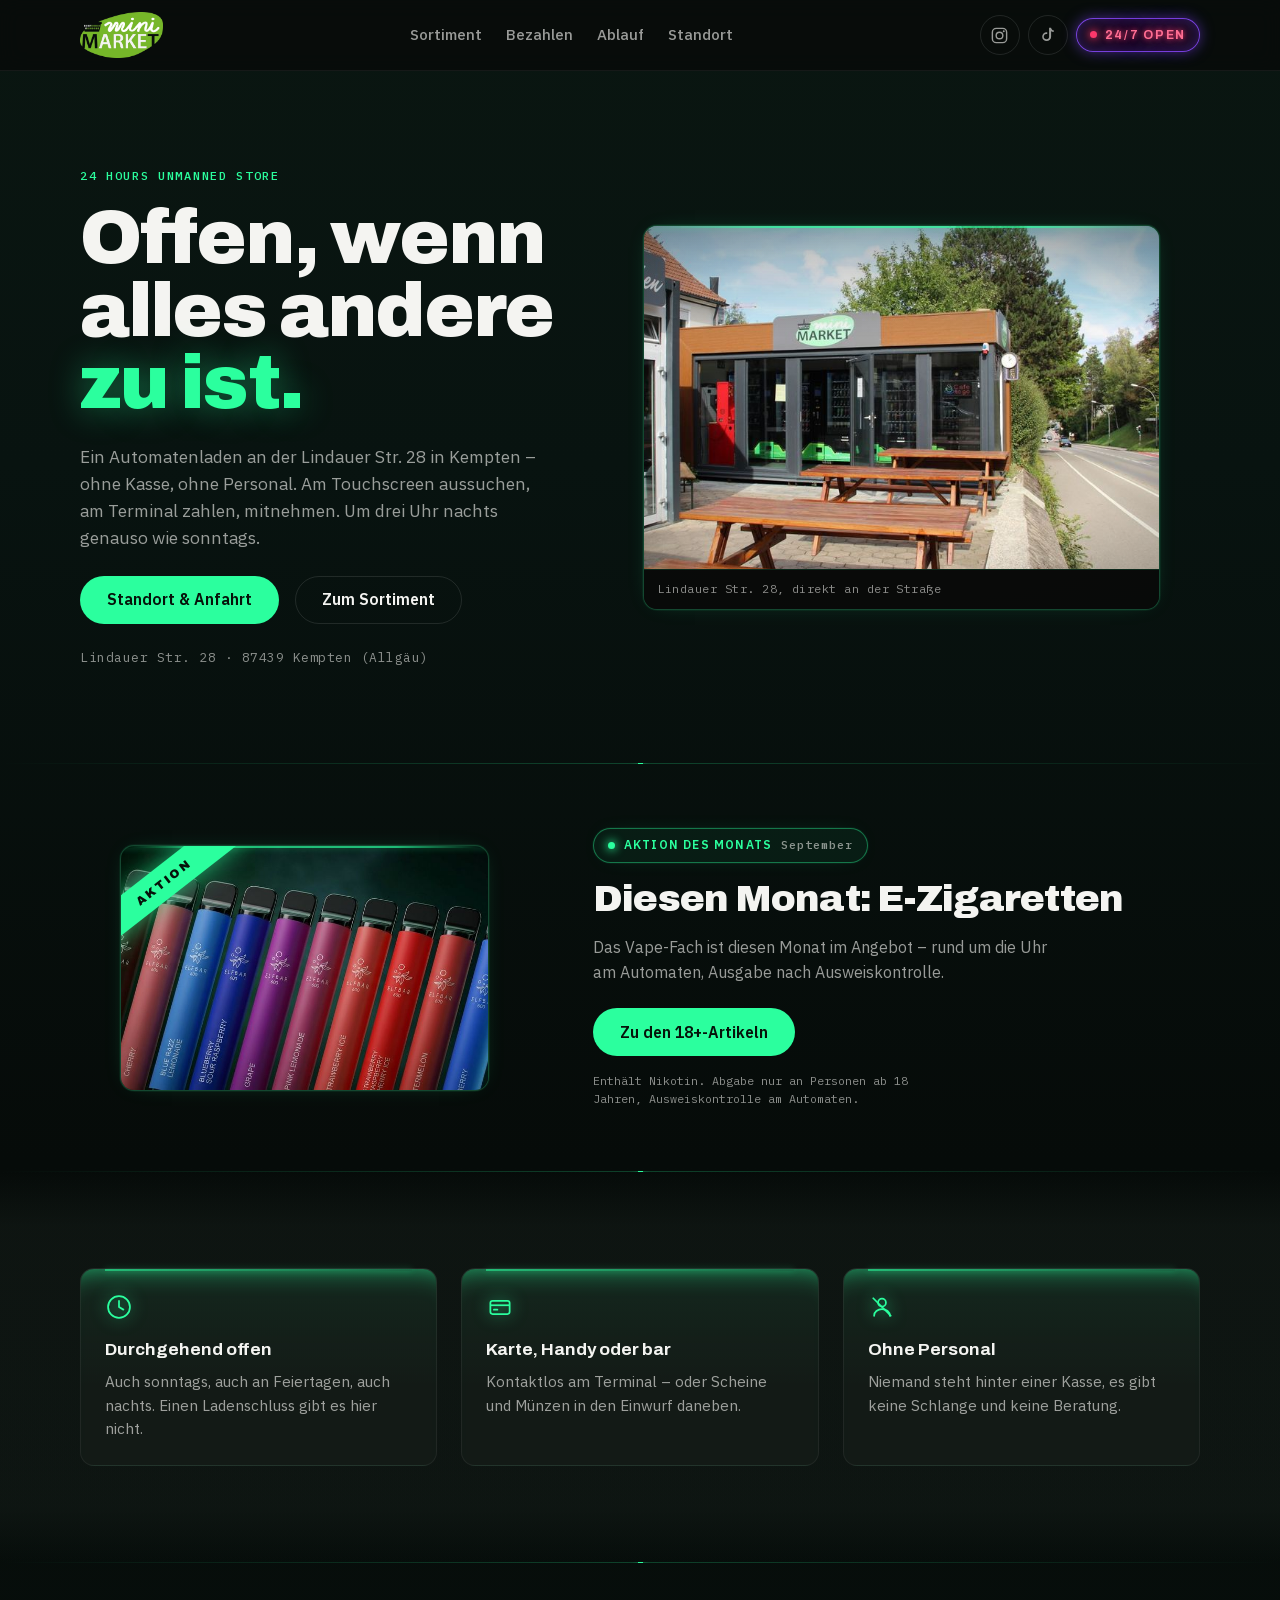
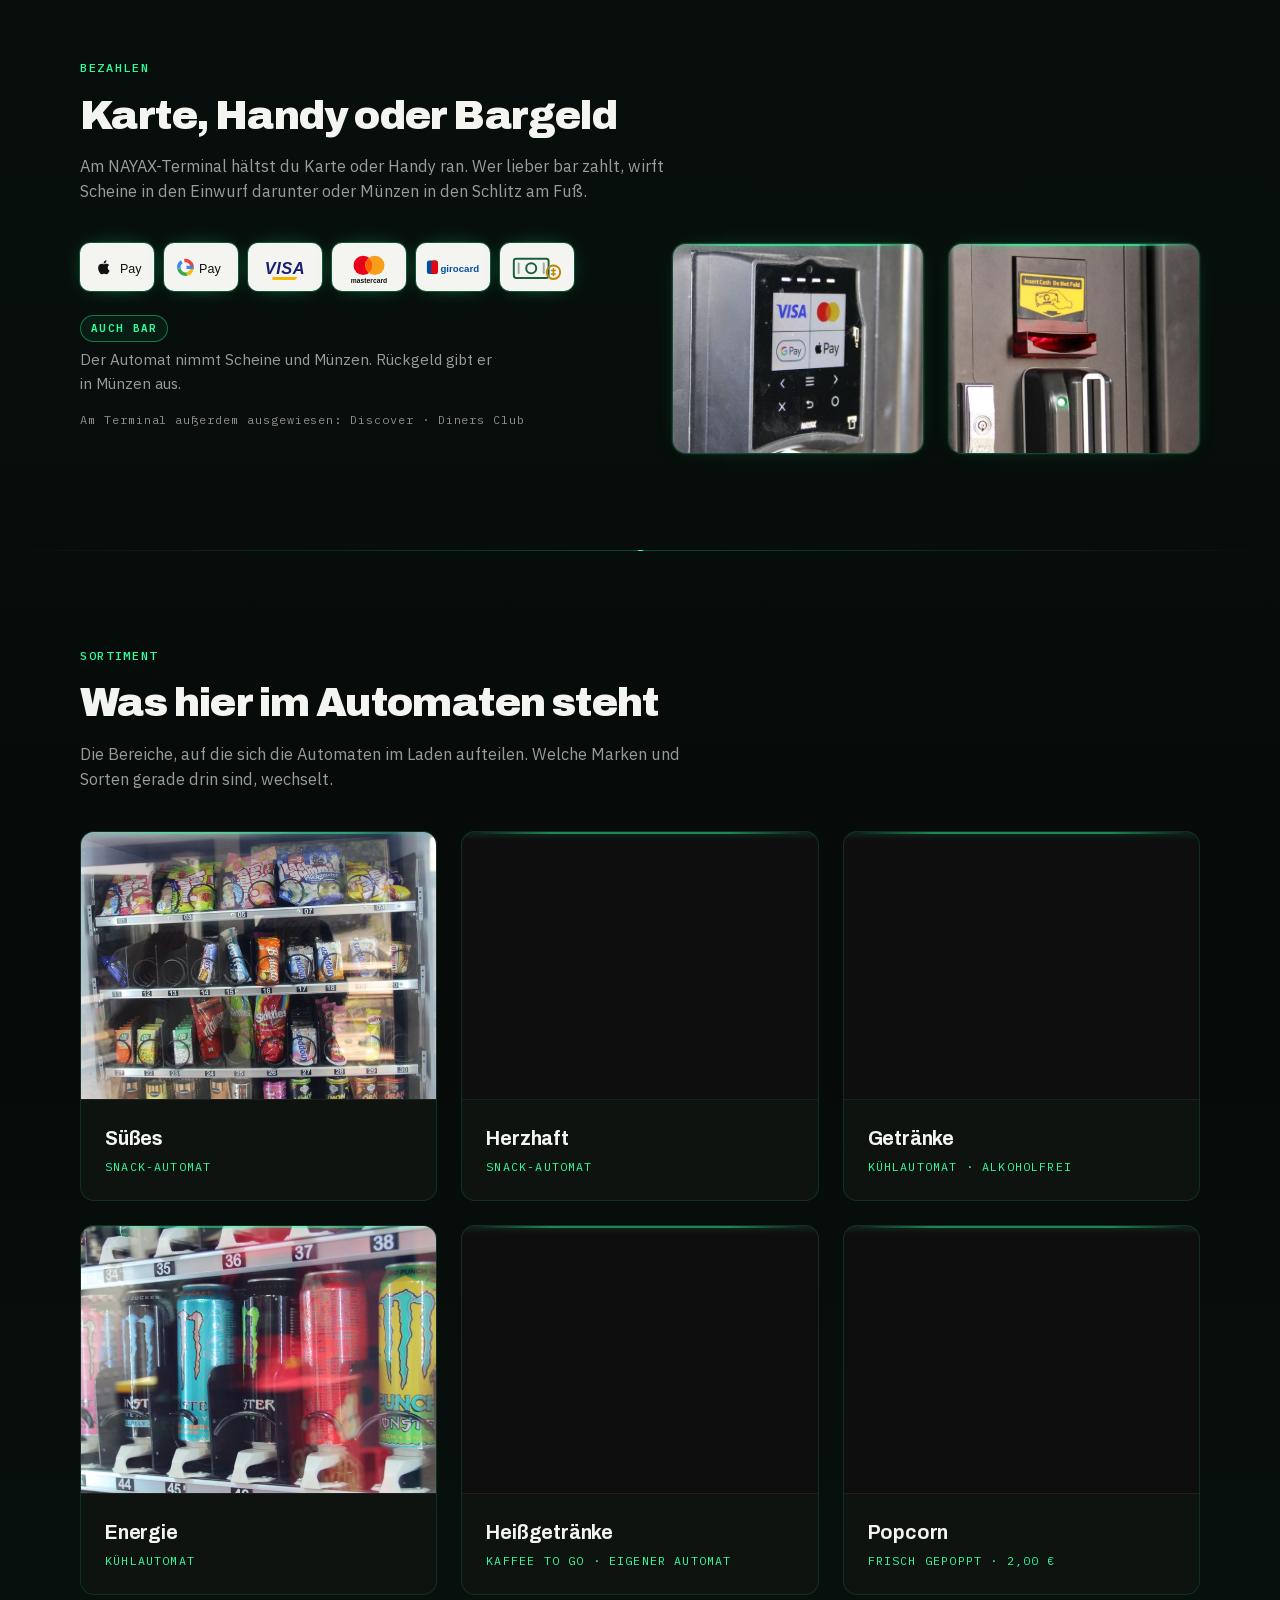
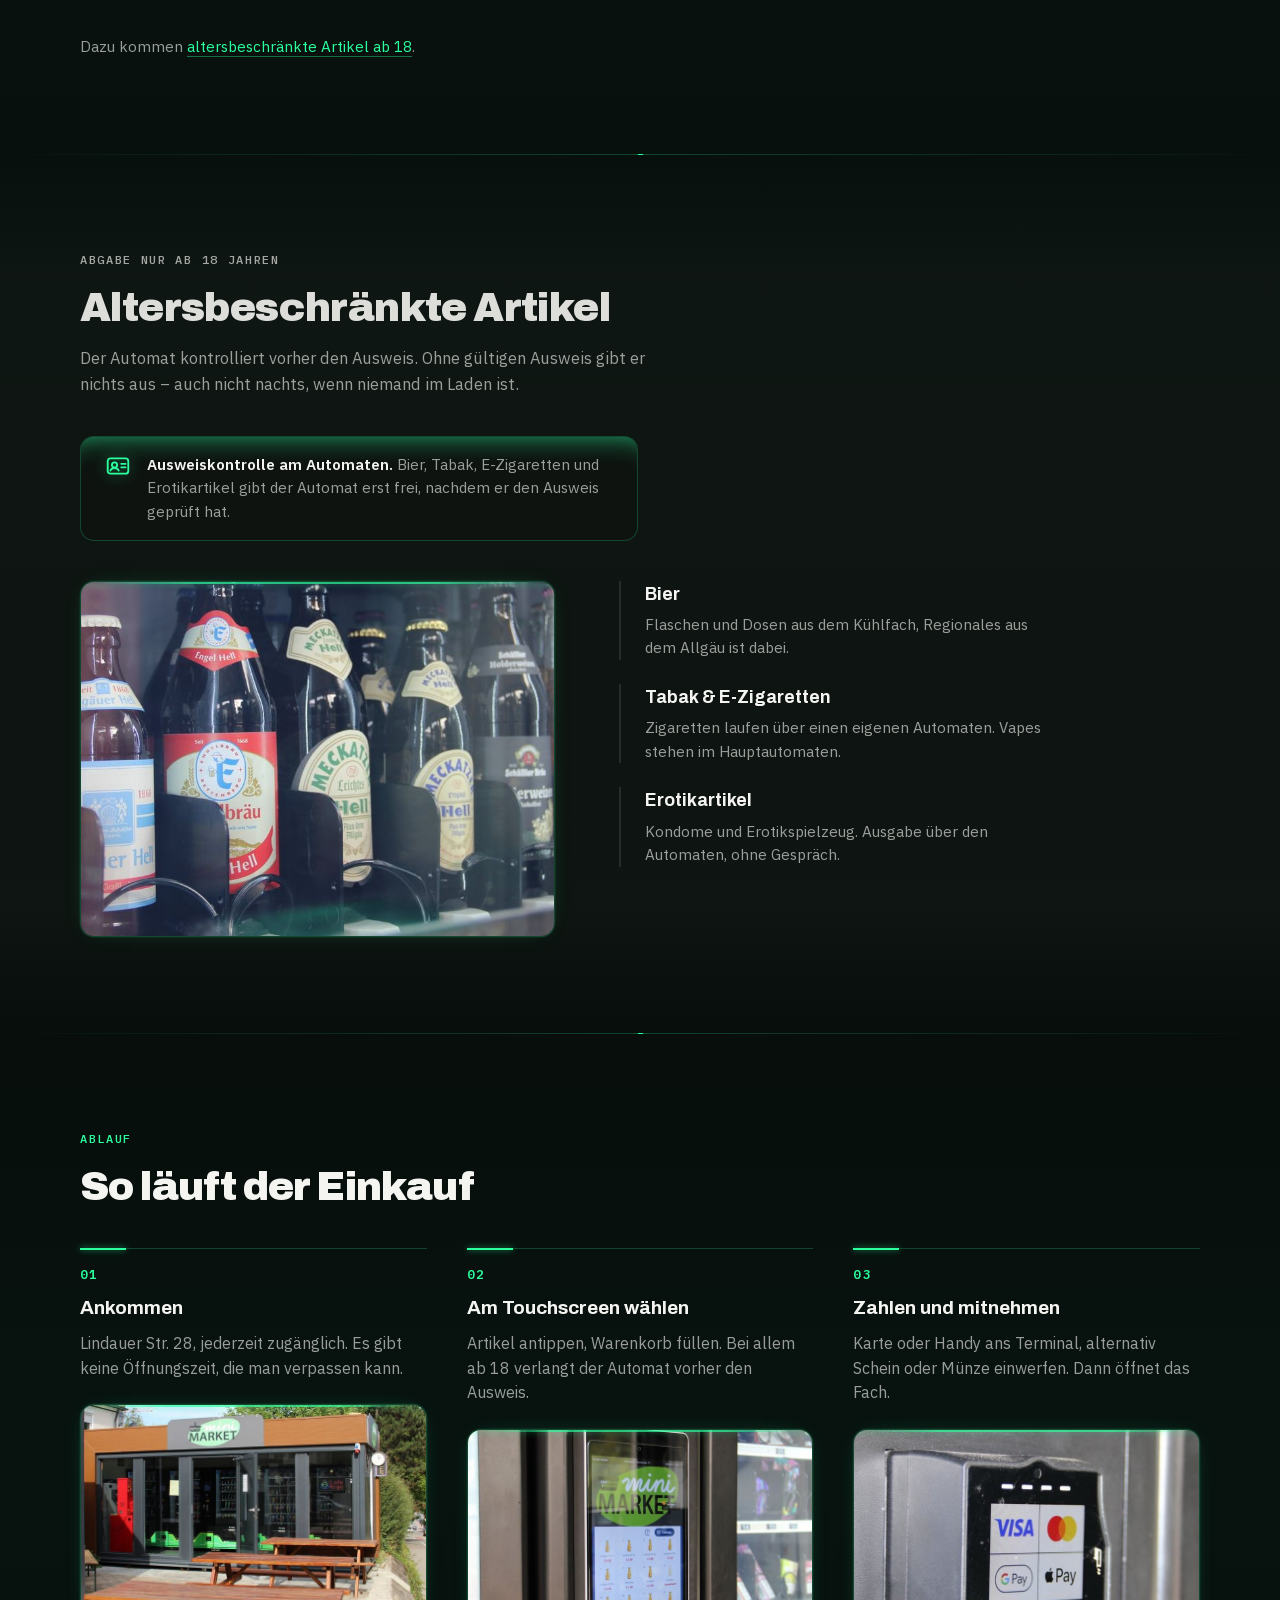
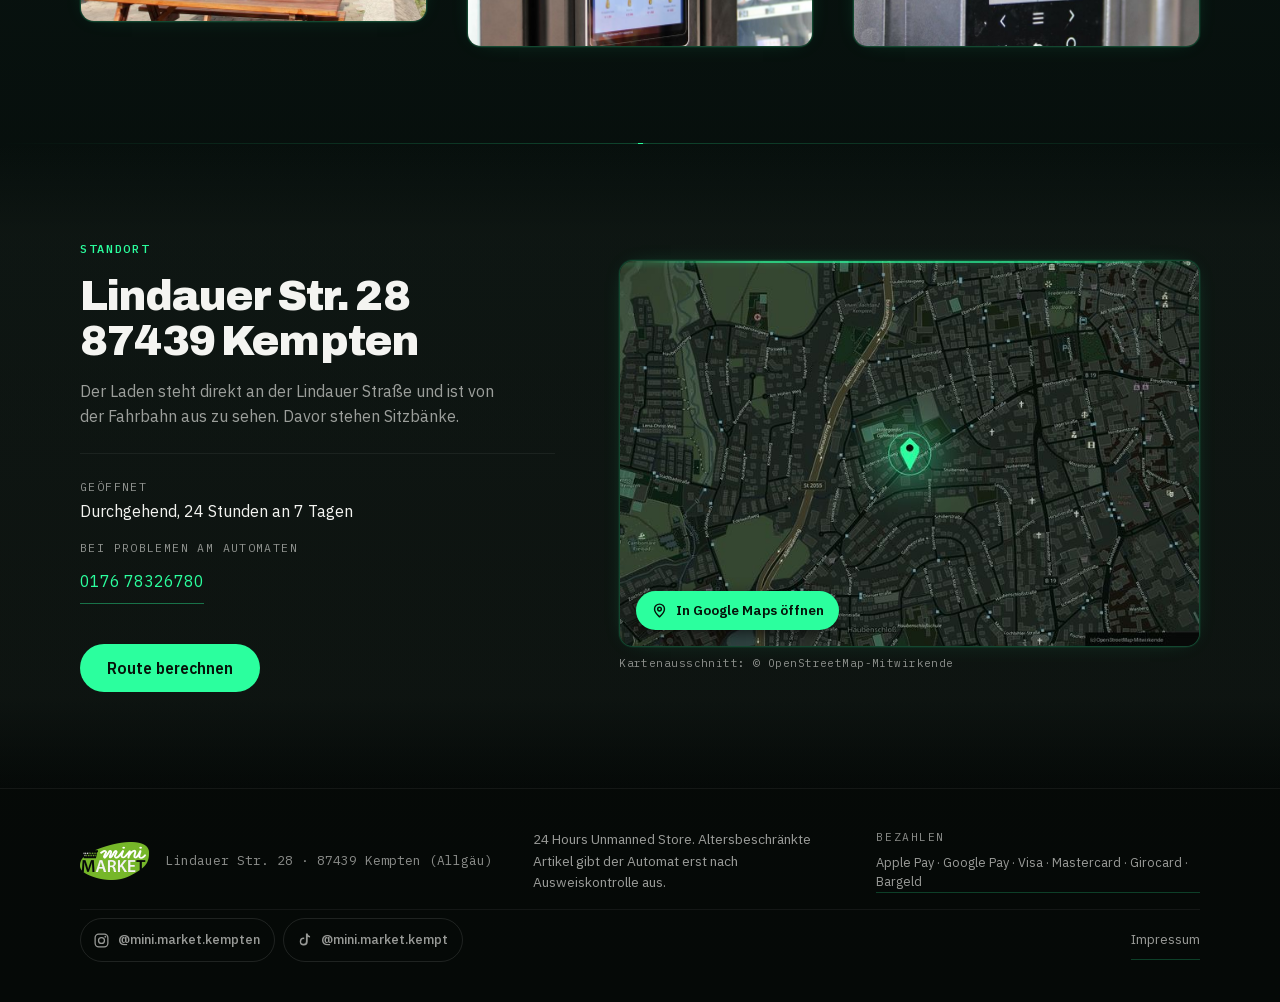
==== commit 61c61883: "Structured Data: Store-Schema als JSON-LD eingebaut Adresse, Geokoordinaten, durchgehende Oeffnungsz" ====
--- a/index.html
+++ b/index.html
@@ -3,14 +3,82 @@
 <head>
 <meta charset="UTF-8">
 <meta name="viewport" content="width=device-width, initial-scale=1">
-<title>Mini Market Kempten – 24 Hours Unmanned Store, Lindauer Str. 28</title>
-<meta name="description" content="Mini Market Kempten: Automatenladen ohne Personal, durchgehend geöffnet. Snacks, Getränke, Energy, Kaffee und frisches Popcorn. Zahlen mit Karte, Handy oder bar. Lindauer Str. 28.">
+<title>Mini Market Kempten – Automatenladen 24/7, Lindauer Str. 28</title>
+<meta name="description" content="Automatenladen in Kempten, 24 Stunden offen – ganz ohne Personal. Snacks, Getränke, Energy, Kaffee und frisches Popcorn am Automaten. Karte, Handy oder bar.">
+<meta name="robots" content="index, follow">
+<link rel="canonical" href="https://minimarket-kempten.de/">
 <meta name="theme-color" content="#060908">
+
+<!-- Vorschau beim Teilen in Messengern und sozialen Netzen. Das Bild ist ein
+     eigener 1200x630-Zuschnitt, damit die Vorschau nicht mittig beschnitten
+     wird wie beim Hero-Foto im 3:2-Format. -->
+<meta property="og:type" content="website">
+<meta property="og:locale" content="de_DE">
+<meta property="og:site_name" content="Mini Market Kempten">
+<meta property="og:url" content="https://minimarket-kempten.de/">
+<meta property="og:title" content="Mini Market Kempten – Automatenladen 24/7, Lindauer Str. 28">
+<meta property="og:description" content="24 Hours Unmanned Store in Kempten: Snacks, Getränke, Energy, Kaffee und Popcorn rund um die Uhr aus dem Automaten. Karte, Handy oder bar.">
+<meta property="og:image" content="https://minimarket-kempten.de/assets/photos/social-share.jpg">
+<meta property="og:image:width" content="1200">
+<meta property="og:image:height" content="630">
+<meta property="og:image:alt" content="Der Mini Market an der Lindauer Straße in Kempten mit beleuchteter Automatenfront">
+<meta name="twitter:card" content="summary_large_image">
+<meta name="twitter:title" content="Mini Market Kempten – Automatenladen 24/7">
+<meta name="twitter:description" content="24 Hours Unmanned Store in Kempten: Snacks, Getränke, Energy, Kaffee und Popcorn rund um die Uhr aus dem Automaten.">
+<meta name="twitter:image" content="https://minimarket-kempten.de/assets/photos/social-share.jpg">
 <link rel="icon" href="data:image/svg+xml,%3Csvg xmlns='http://www.w3.org/2000/svg' viewBox='0 0 32 32'%3E%3Crect width='32' height='32' rx='7' fill='%230A0A0A'/%3E%3Cpath d='M9 12h14l-1.6 11.2a1.6 1.6 0 0 1-1.6 1.4h-7.6a1.6 1.6 0 0 1-1.6-1.4z' fill='none' stroke='%2328E895' stroke-width='2' stroke-linejoin='round'/%3E%3Cpath d='M12.4 12a3.6 3.6 0 0 1 7.2 0' fill='none' stroke='%2328E895' stroke-width='2' stroke-linecap='round'/%3E%3C/svg%3E">
 <!-- Schriften liegen lokal in assets/fonts/ (@font-face in styles.css).
      Kein Google-Fonts-Link: der würde bei jedem Aufruf die IP-Adresse
      der Besucher an Google übertragen. -->
 <link rel="stylesheet" href="styles.css">
+
+<!-- Maschinenlesbare Eckdaten fuer Google. Die Koordinaten zeigen auf das
+     Gebaeude Lindauer Str. 28 (Quelle: OpenStreetMap). Oeffnungszeit ist als
+     00:00-23:59 an allen sieben Tagen hinterlegt - so schreibt Google
+     durchgehend geoeffnete Betriebe vor. -->
+<script type="application/ld+json">
+{
+  "@context": "https://schema.org",
+  "@type": "Store",
+  "@id": "https://minimarket-kempten.de/#store",
+  "name": "Mini Market Kempten",
+  "description": "Automatenladen ohne Personal in Kempten (Allgäu), 24 Stunden an 7 Tagen geöffnet. Snacks, Getränke, Energydrinks, Kaffee to go und frisches Popcorn aus dem Automaten.",
+  "image": [
+    "https://minimarket-kempten.de/assets/photos/social-share.jpg",
+    "https://minimarket-kempten.de/assets/photos/aussen-tag.jpg"
+  ],
+  "url": "https://minimarket-kempten.de/",
+  "telephone": "+4917678326780",
+  "priceRange": "€",
+  "currenciesAccepted": "EUR",
+  "address": {
+    "@type": "PostalAddress",
+    "streetAddress": "Lindauer Str. 28",
+    "addressLocality": "Kempten (Allgäu)",
+    "addressRegion": "Bayern",
+    "postalCode": "87439",
+    "addressCountry": "DE"
+  },
+  "geo": {
+    "@type": "GeoCoordinates",
+    "latitude": 47.7219237,
+    "longitude": 10.3055054
+  },
+  "hasMap": "https://www.google.com/maps/search/?api=1&query=Lindauer+Str.+28%2C+87439+Kempten",
+  "openingHoursSpecification": [{
+    "@type": "OpeningHoursSpecification",
+    "dayOfWeek": ["Monday","Tuesday","Wednesday","Thursday","Friday","Saturday","Sunday"],
+    "opens": "00:00",
+    "closes": "23:59"
+  }],
+  "paymentAccepted": "Cash, Credit Card, Debit Card, Apple Pay, Google Pay, Visa, Mastercard, Girocard",
+  "sameAs": [
+    "https://www.instagram.com/mini.market.kempten/",
+    "https://www.tiktok.com/@mini.market.kempt"
+  ]
+}
+</script>
+
 <script>document.documentElement.classList.add('js');</script>
 </head>
 <body>
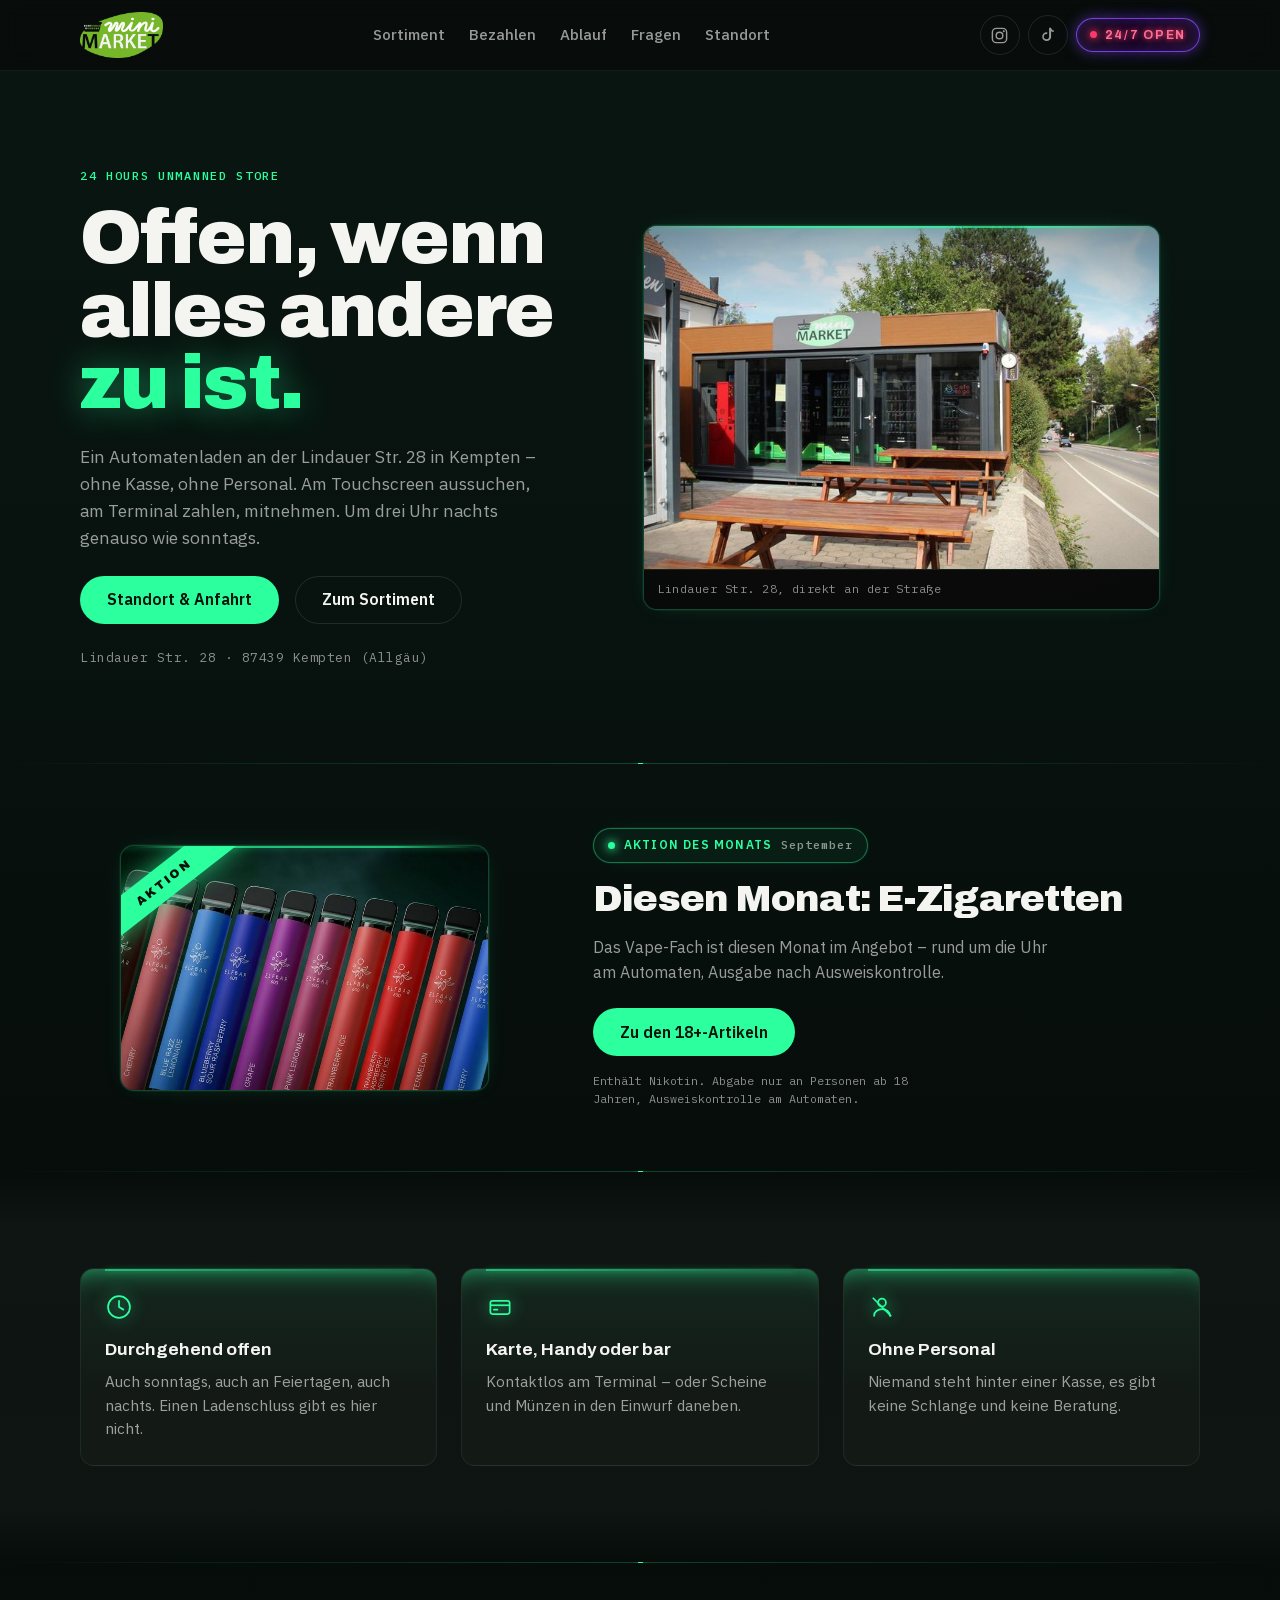
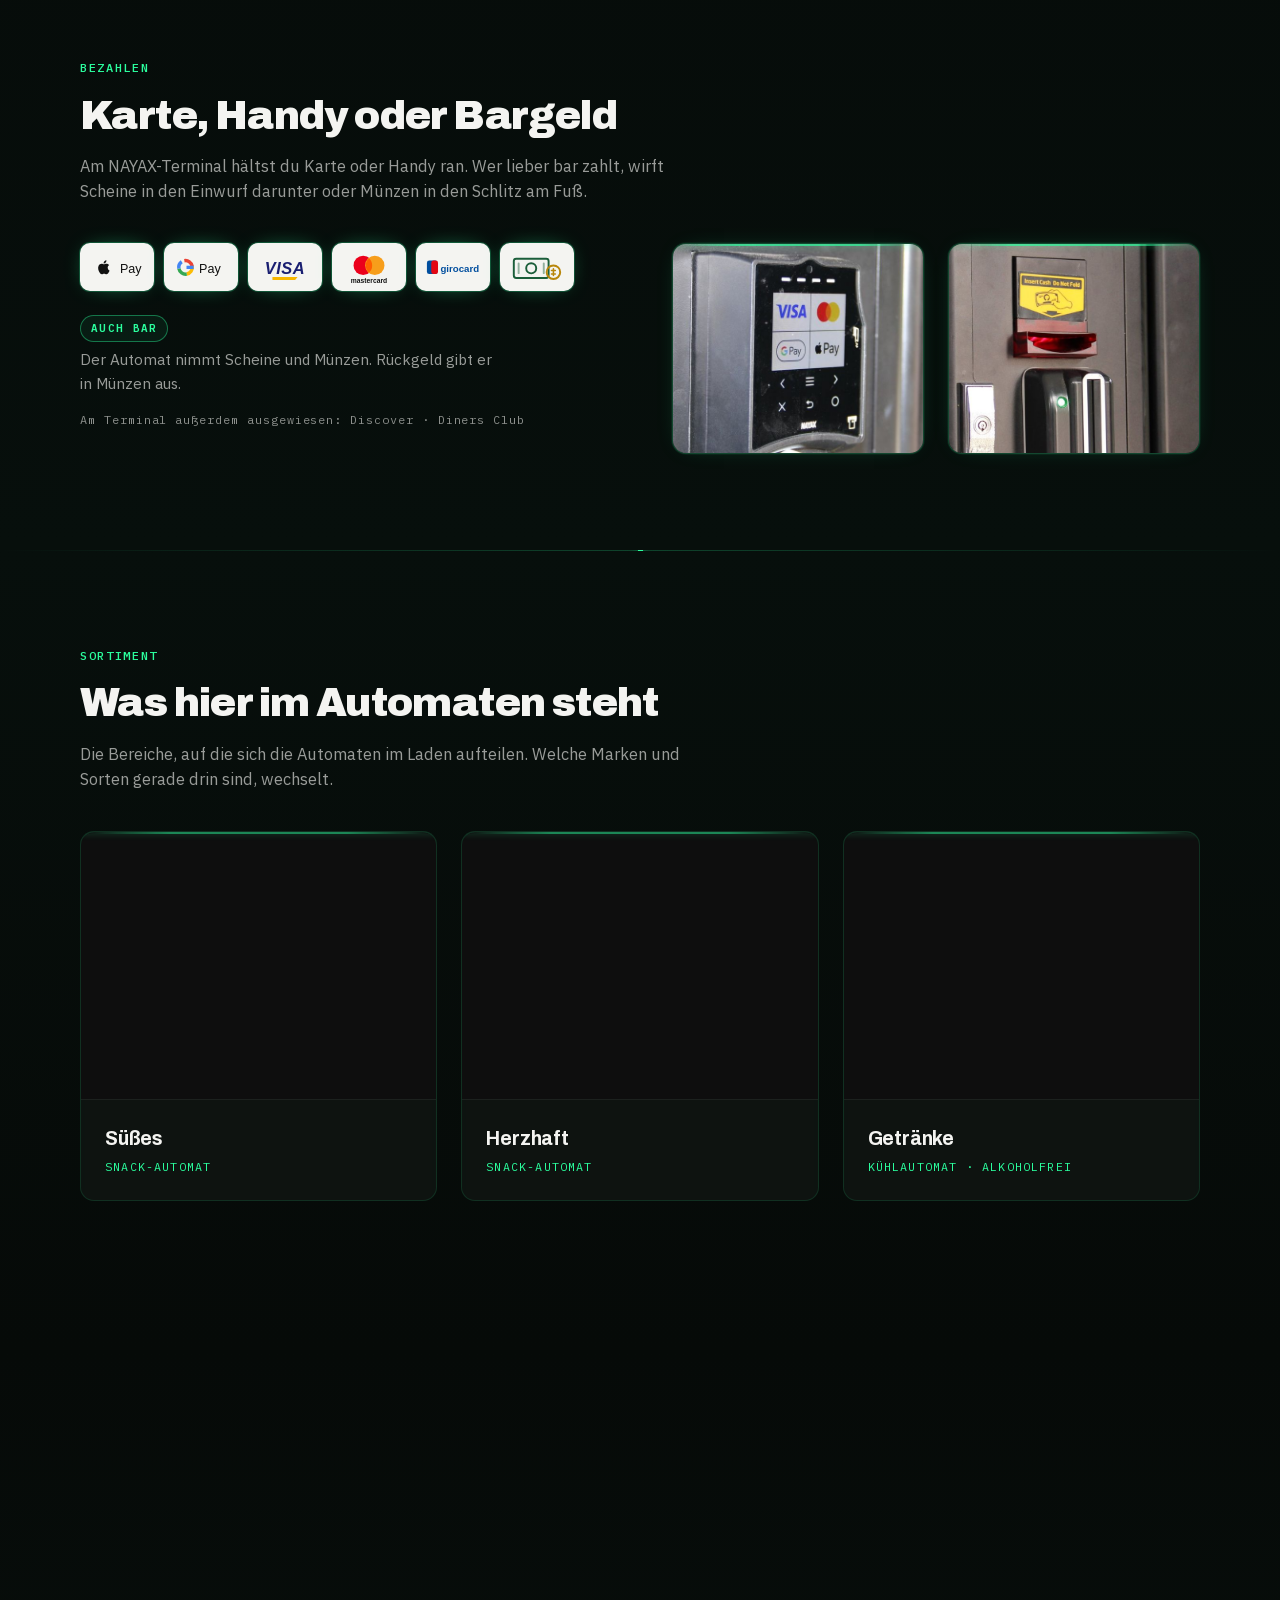
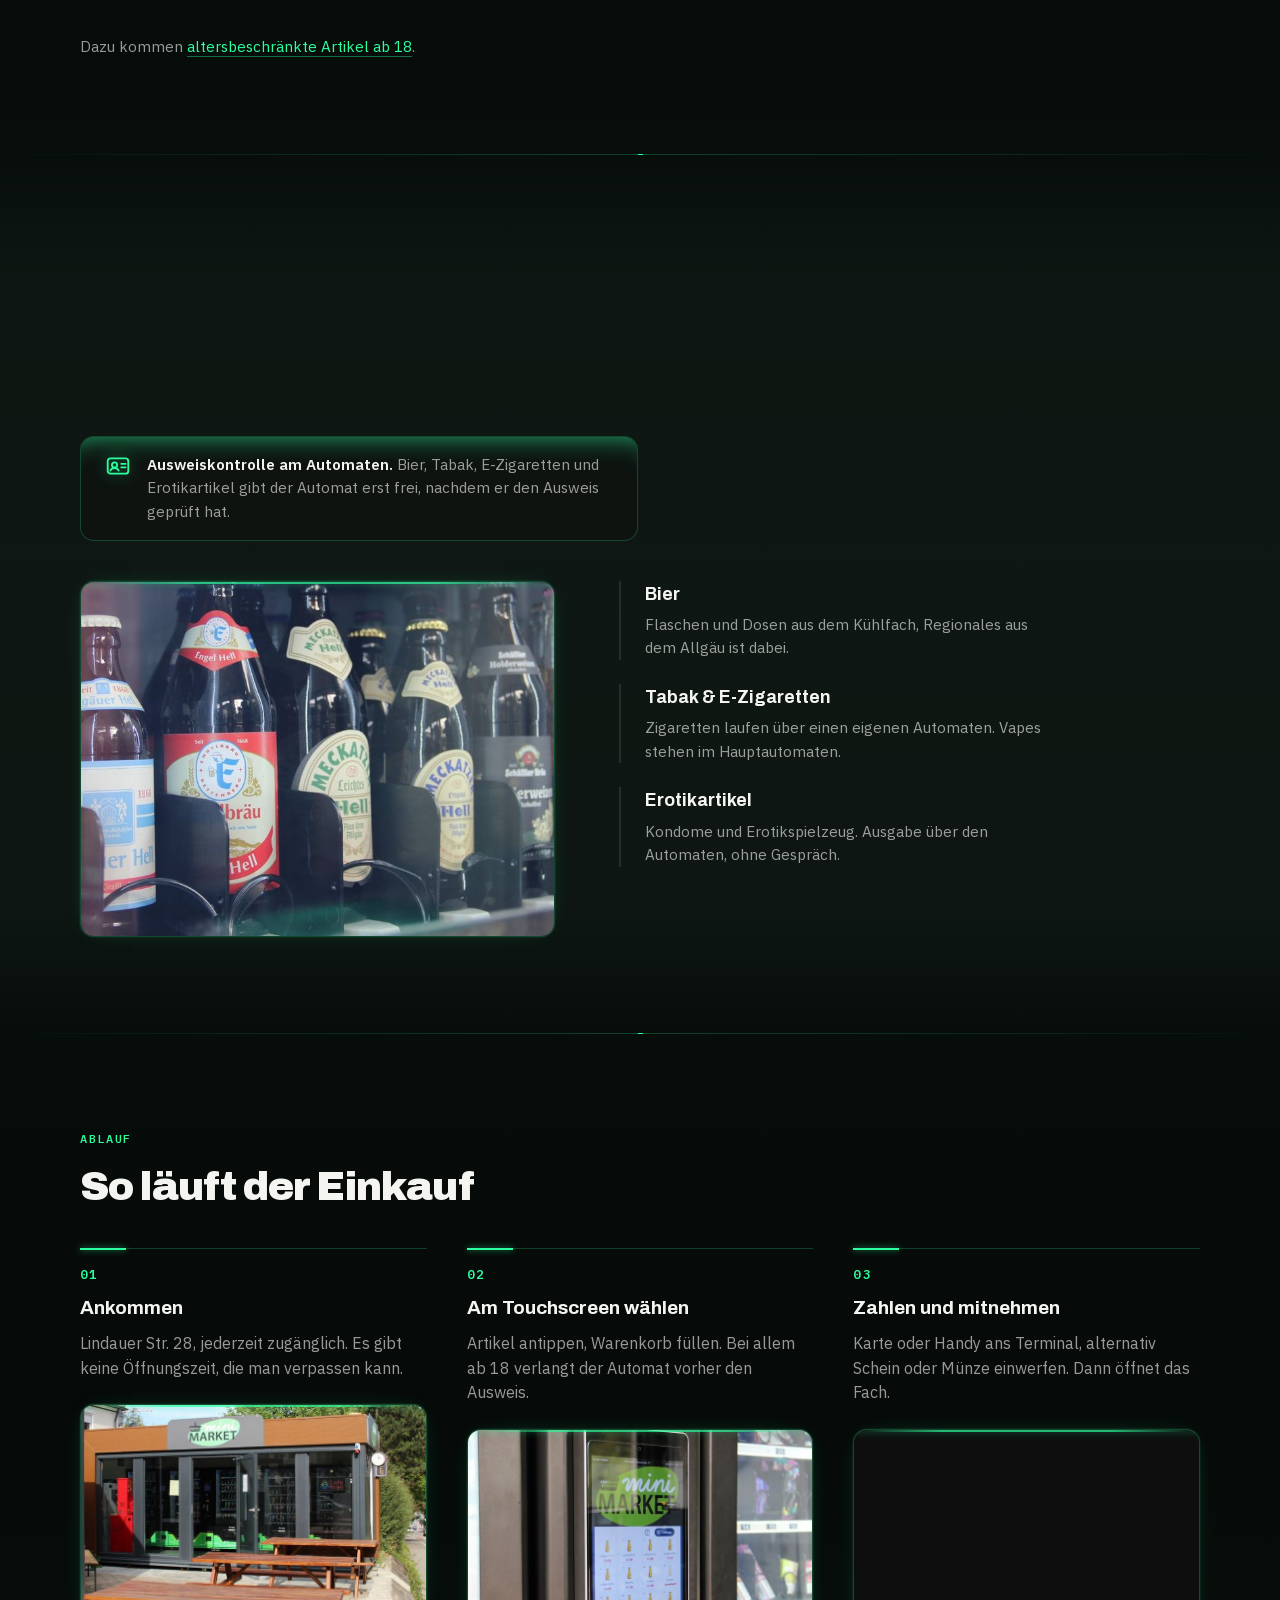
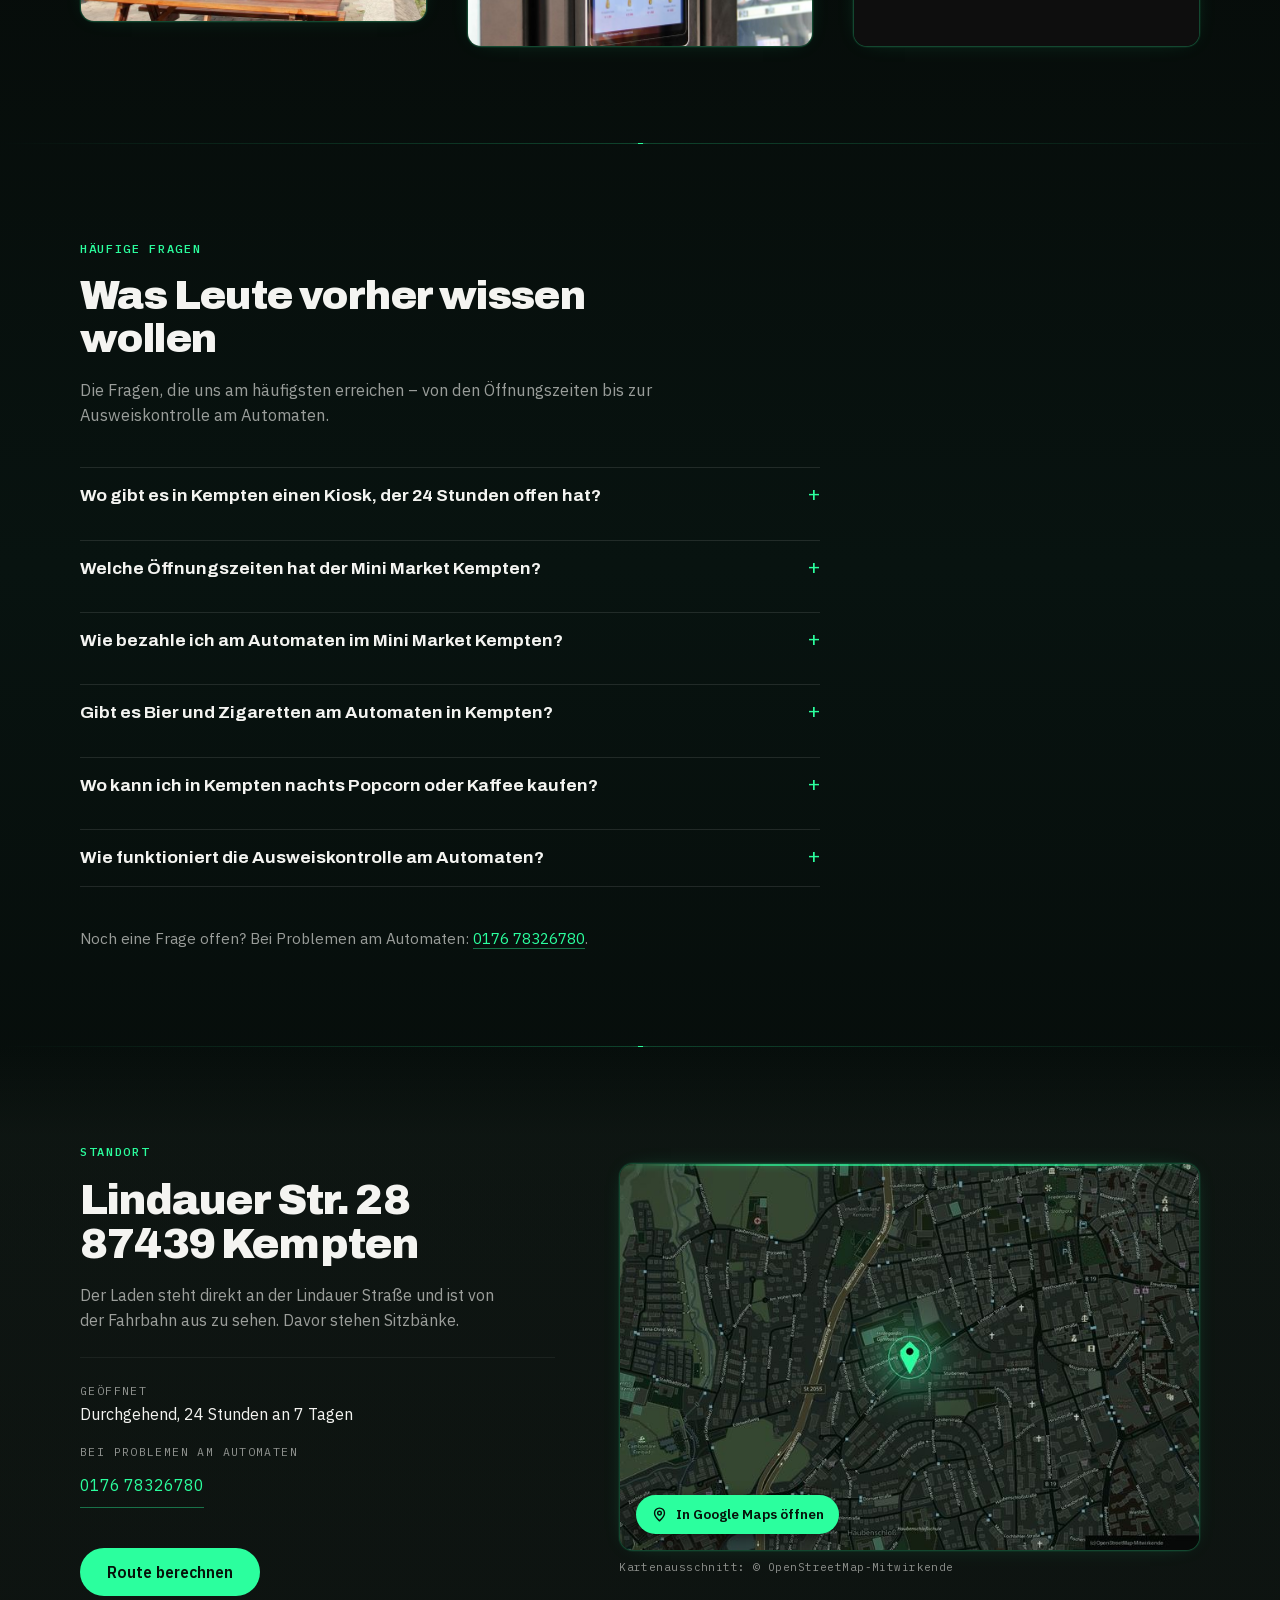
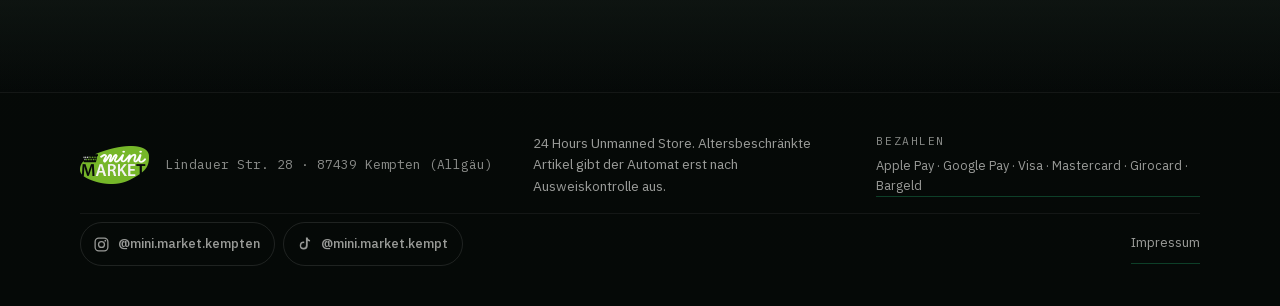
==== commit 7876704a: "FAQ-Sektion mit sechs Long-Tail-Fragen plus FAQPage-Schema Sechs Fragen, nach denen tatsaechlich ges" ====
--- a/index.html
+++ b/index.html
@@ -79,6 +79,67 @@
 }
 </script>
 
+<!-- Die Fragen und Antworten stehen wortgleich in der FAQ-Sektion weiter
+     unten. Weicht das eine vom anderen ab, wertet Google das Schema ab -
+     also beides zusammen aendern. -->
+<script type="application/ld+json">
+{
+  "@context": "https://schema.org",
+  "@type": "FAQPage",
+  "@id": "https://minimarket-kempten.de/#faq",
+  "mainEntity": [
+    {
+      "@type": "Question",
+      "name": "Wo gibt es in Kempten einen Kiosk, der 24 Stunden offen hat?",
+      "acceptedAnswer": {
+        "@type": "Answer",
+        "text": "An der Lindauer Str. 28 in Kempten (Allgäu). Der Mini Market ist ein unbemannter Automatenladen und damit rund um die Uhr zugänglich – nachts, sonntags und an Feiertagen genauso wie mittags. Einen Ladenschluss gibt es nicht, weil es keine Kasse gibt, die schließen müsste."
+      }
+    },
+    {
+      "@type": "Question",
+      "name": "Welche Öffnungszeiten hat der Mini Market Kempten?",
+      "acceptedAnswer": {
+        "@type": "Answer",
+        "text": "Durchgehend: 24 Stunden an 7 Tagen der Woche, auch an Sonn- und Feiertagen. Wer spät abends noch Snacks in Kempten kaufen will oder nachts auf dem Heimweg vorbeikommt, steht nie vor einer verschlossenen Tür."
+      }
+    },
+    {
+      "@type": "Question",
+      "name": "Wie bezahle ich am Automaten im Mini Market Kempten?",
+      "acceptedAnswer": {
+        "@type": "Answer",
+        "text": "Kontaktlos am NAYAX-Terminal mit Apple Pay, Google Pay, Visa, Mastercard, Girocard, Discover oder Diners Club – Karte oder Handy einfach ranhalten. Wer bar zahlen möchte, wirft Scheine in den Einwurf unter dem Terminal oder Münzen in den Schlitz am Fuß des Automaten; Rückgeld kommt in Münzen zurück."
+      }
+    },
+    {
+      "@type": "Question",
+      "name": "Gibt es Bier und Zigaretten am Automaten in Kempten?",
+      "acceptedAnswer": {
+        "@type": "Answer",
+        "text": "Ja. Bier steht gekühlt im Automaten, Regionales aus dem Allgäu ist dabei. Zigaretten laufen über einen eigenen Automaten, Vapes und E-Zigaretten stehen im Hauptautomaten. Alles davon gibt der Automat erst nach der Ausweiskontrolle frei."
+      }
+    },
+    {
+      "@type": "Question",
+      "name": "Wo kann ich in Kempten nachts Popcorn oder Kaffee kaufen?",
+      "acceptedAnswer": {
+        "@type": "Answer",
+        "text": "Im Mini Market an der Lindauer Straße. Der Popcorn-Automat poppt frisch, die Portion kostet 2,00 €. Kaffee to go kommt aus einem eigenen Heißgetränke-Automaten – beides rund um die Uhr, auch um drei Uhr nachts."
+      }
+    },
+    {
+      "@type": "Question",
+      "name": "Wie funktioniert die Ausweiskontrolle am Automaten?",
+      "acceptedAnswer": {
+        "@type": "Answer",
+        "text": "Bei allen Artikeln ab 18 – Bier, Tabak, E-Zigaretten und Erotikartikel – verlangt der Automat vor der Ausgabe einen gültigen Ausweis und prüft ihn selbst. Ohne Ausweis gibt er das Fach nicht frei, auch nicht nachts, wenn niemand im Laden ist."
+      }
+    }
+  ]
+}
+</script>
+
 <script>document.documentElement.classList.add('js');</script>
 </head>
 <body>
@@ -95,6 +156,7 @@
       <a href="#sortiment">Sortiment</a>
       <a href="#zahlung">Bezahlen</a>
       <a href="#ablauf">Ablauf</a>
+      <a href="#faq">Fragen</a>
       <a href="#standort">Standort</a>
     </nav>
 
@@ -541,6 +603,107 @@
           </figure>
         </li>
       </ol>
+    </div>
+  </section>
+
+  <hr class="divider">
+
+  <!-- ======================= FAQ =======================
+       Als <details>/<summary> gebaut: das Auf- und Zuklappen kann der
+       Browser selbst, dafür kommt kein Zeilchen JavaScript dazu. Die
+       Antworten stehen im Markup und sind damit auch zugeklappt im
+       Quelltext lesbar – für Google wie für die Suche im Browser. -->
+  <section class="section" id="faq" aria-labelledby="faq-heading">
+    <div class="wrap">
+      <div class="section-head reveal">
+        <p class="eyebrow neon">Häufige Fragen</p>
+        <h2 id="faq-heading">Was Leute vorher wissen wollen</h2>
+        <p class="section-sub">
+          Die Fragen, die uns am häufigsten erreichen – von den Öffnungszeiten
+          bis zur Ausweiskontrolle am Automaten.
+        </p>
+      </div>
+
+      <div class="faq-list reveal">
+        <details class="faq-item">
+          <summary><h3>Wo gibt es in Kempten einen Kiosk, der 24 Stunden offen hat?</h3></summary>
+          <div class="faq-answer">
+            <p>
+              An der Lindauer Str. 28 in Kempten (Allgäu). Der Mini Market ist ein
+              unbemannter Automatenladen und damit rund um die Uhr zugänglich –
+              nachts, sonntags und an Feiertagen genauso wie mittags. Einen
+              Ladenschluss gibt es nicht, weil es keine Kasse gibt, die schließen
+              müsste.
+            </p>
+          </div>
+        </details>
+
+        <details class="faq-item">
+          <summary><h3>Welche Öffnungszeiten hat der Mini Market Kempten?</h3></summary>
+          <div class="faq-answer">
+            <p>
+              Durchgehend: 24 Stunden an 7 Tagen der Woche, auch an Sonn- und
+              Feiertagen. Wer spät abends noch Snacks in Kempten kaufen will oder
+              nachts auf dem Heimweg vorbeikommt, steht nie vor einer
+              verschlossenen Tür.
+            </p>
+          </div>
+        </details>
+
+        <details class="faq-item">
+          <summary><h3>Wie bezahle ich am Automaten im Mini Market Kempten?</h3></summary>
+          <div class="faq-answer">
+            <p>
+              Kontaktlos am NAYAX-Terminal mit Apple Pay, Google Pay, Visa,
+              Mastercard, Girocard, Discover oder Diners Club – Karte oder Handy
+              einfach ranhalten. Wer bar zahlen möchte, wirft Scheine in den
+              Einwurf unter dem Terminal oder Münzen in den Schlitz am Fuß des
+              Automaten; Rückgeld kommt in Münzen zurück.
+            </p>
+          </div>
+        </details>
+
+        <details class="faq-item">
+          <summary><h3>Gibt es Bier und Zigaretten am Automaten in Kempten?</h3></summary>
+          <div class="faq-answer">
+            <p>
+              Ja. Bier steht gekühlt im Automaten, Regionales aus dem Allgäu ist
+              dabei. Zigaretten laufen über einen eigenen Automaten, Vapes und
+              E-Zigaretten stehen im Hauptautomaten. Alles davon gibt der Automat
+              erst nach der <a href="#ab18">Ausweiskontrolle</a> frei.
+            </p>
+          </div>
+        </details>
+
+        <details class="faq-item">
+          <summary><h3>Wo kann ich in Kempten nachts Popcorn oder Kaffee kaufen?</h3></summary>
+          <div class="faq-answer">
+            <p>
+              Im Mini Market an der Lindauer Straße. Der Popcorn-Automat poppt
+              frisch, die Portion kostet 2,00 €. Kaffee to go kommt aus einem
+              eigenen Heißgetränke-Automaten – beides rund um die Uhr, auch um
+              drei Uhr nachts.
+            </p>
+          </div>
+        </details>
+
+        <details class="faq-item">
+          <summary><h3>Wie funktioniert die Ausweiskontrolle am Automaten?</h3></summary>
+          <div class="faq-answer">
+            <p>
+              Bei allen Artikeln ab 18 – Bier, Tabak, E-Zigaretten und
+              Erotikartikel – verlangt der Automat vor der Ausgabe einen gültigen
+              Ausweis und prüft ihn selbst. Ohne Ausweis gibt er das Fach nicht
+              frei, auch nicht nachts, wenn niemand im Laden ist.
+            </p>
+          </div>
+        </details>
+      </div>
+
+      <p class="cat-hint">
+        Noch eine Frage offen? Bei Problemen am Automaten:
+        <a href="tel:+4917678326780">0176 78326780</a>.
+      </p>
     </div>
   </section>
 
--- a/styles.css
+++ b/styles.css
@@ -724,6 +724,54 @@
 .step p { color: var(--text-mute); max-width: 42ch; }
 @media (min-width: 780px) { .steps { grid-template-columns: repeat(3, 1fr); } }
 
+/* ---------- FAQ ----------
+   Aufklappen macht das <details>-Element von sich aus. Der Marker wird
+   ausgeblendet und durch ein eigenes Plus-Zeichen ersetzt, das sich im
+   offenen Zustand zum Minus dreht. */
+.faq-list { display: grid; gap: var(--s2); max-width: 74ch; }
+
+.faq-item {
+  border-top: 1px solid var(--line);
+  transition: border-color 0.25s var(--ease);
+}
+.faq-item:last-child { border-bottom: 1px solid var(--line); }
+.faq-item[open], .faq-item:hover { border-top-color: var(--l4); }
+
+.faq-item summary {
+  display: flex; align-items: baseline; gap: var(--s2);
+  padding: var(--s2) 0;
+  cursor: pointer;
+  list-style: none;
+}
+.faq-item summary::-webkit-details-marker { display: none; }
+.faq-item summary:focus-visible {
+  outline: 2px solid var(--neon); outline-offset: 3px;
+}
+
+.faq-item summary h3 {
+  font-family: var(--font-display); font-weight: 700;
+  font-size: 1.08rem; line-height: 1.3;
+  flex: 1;
+}
+
+.faq-item summary::after {
+  content: '+';
+  flex-shrink: 0;
+  font-family: var(--font-mono);
+  font-size: 1.25rem; line-height: 1;
+  color: var(--neon);
+  transition: transform 0.25s var(--ease);
+}
+.faq-item[open] summary::after { content: '–'; }
+
+.faq-answer {
+  padding-bottom: var(--s3);
+}
+.faq-answer p {
+  color: var(--text-mute); font-size: 0.95rem;
+  max-width: 62ch;
+}
+
 /* ---------- Standort ---------- */
 .standort-inner { display: grid; gap: var(--s5); align-items: center; }
 .standort-copy h2 {
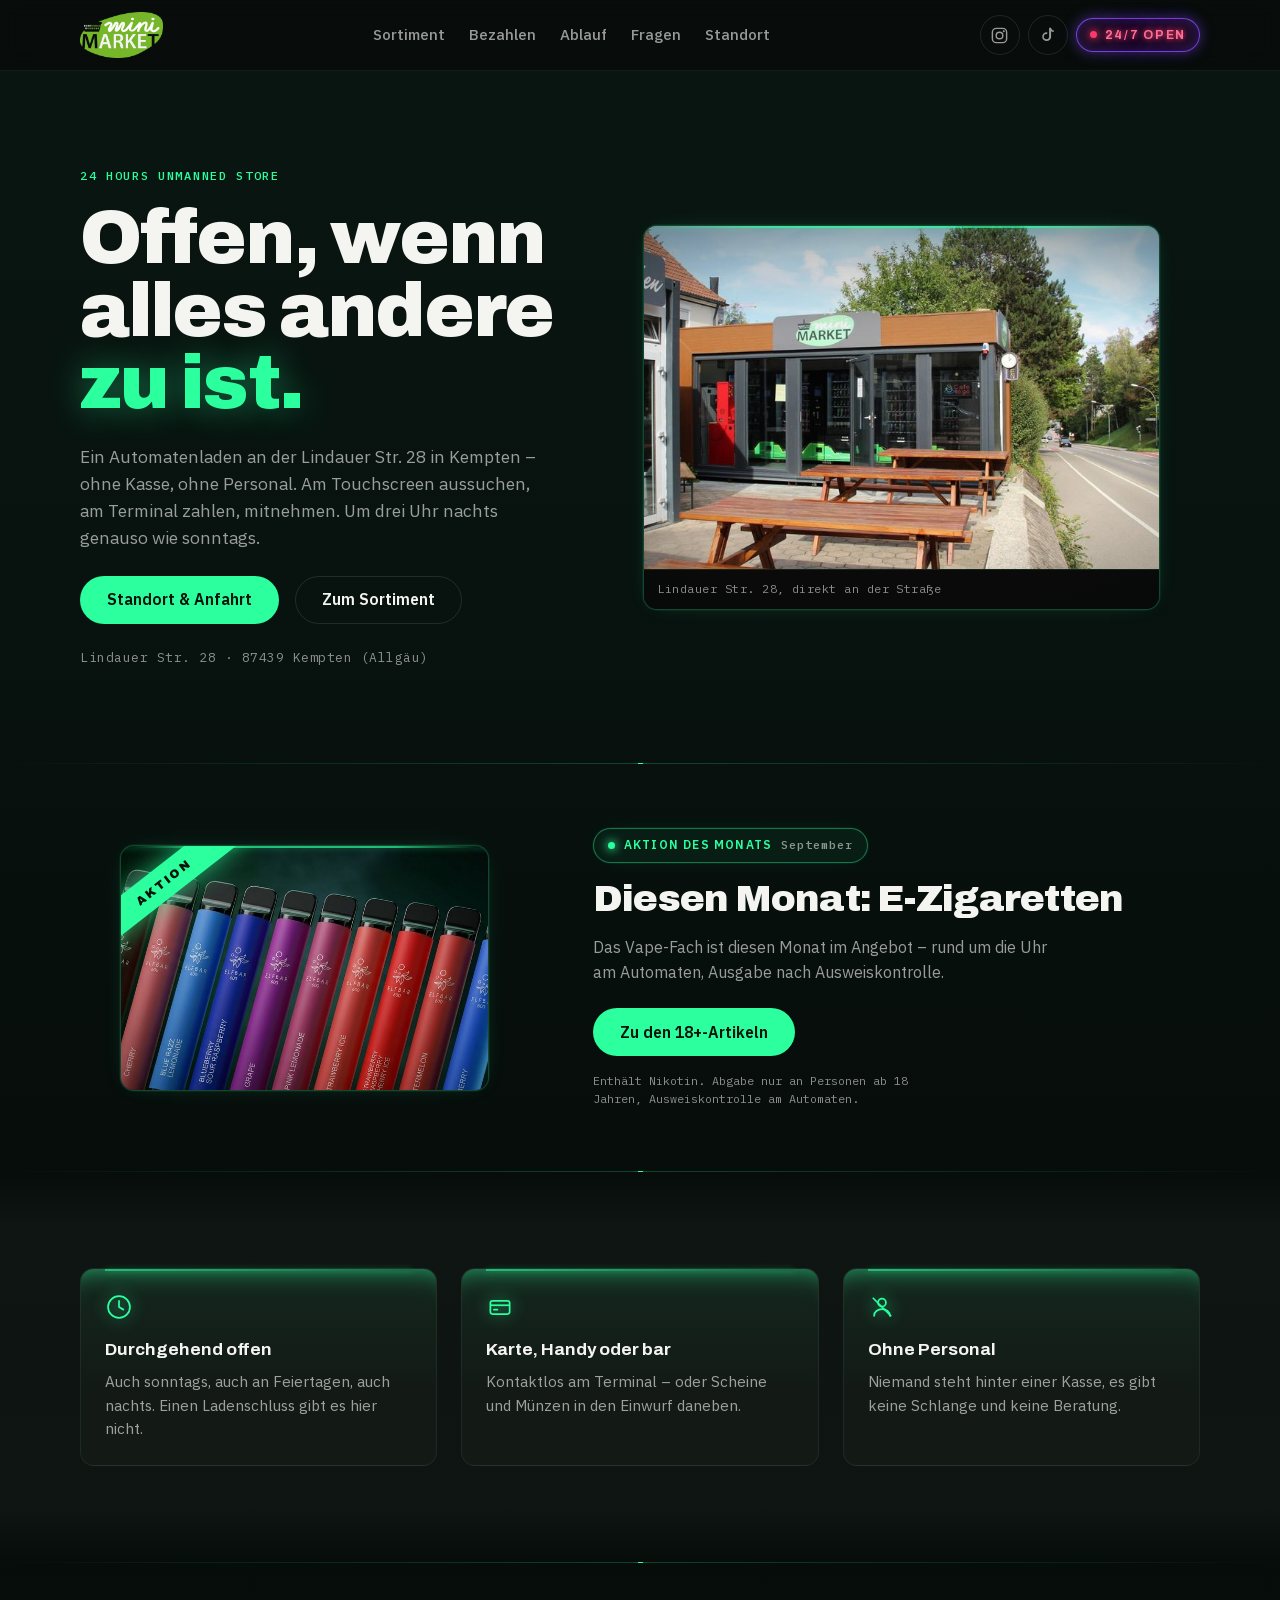
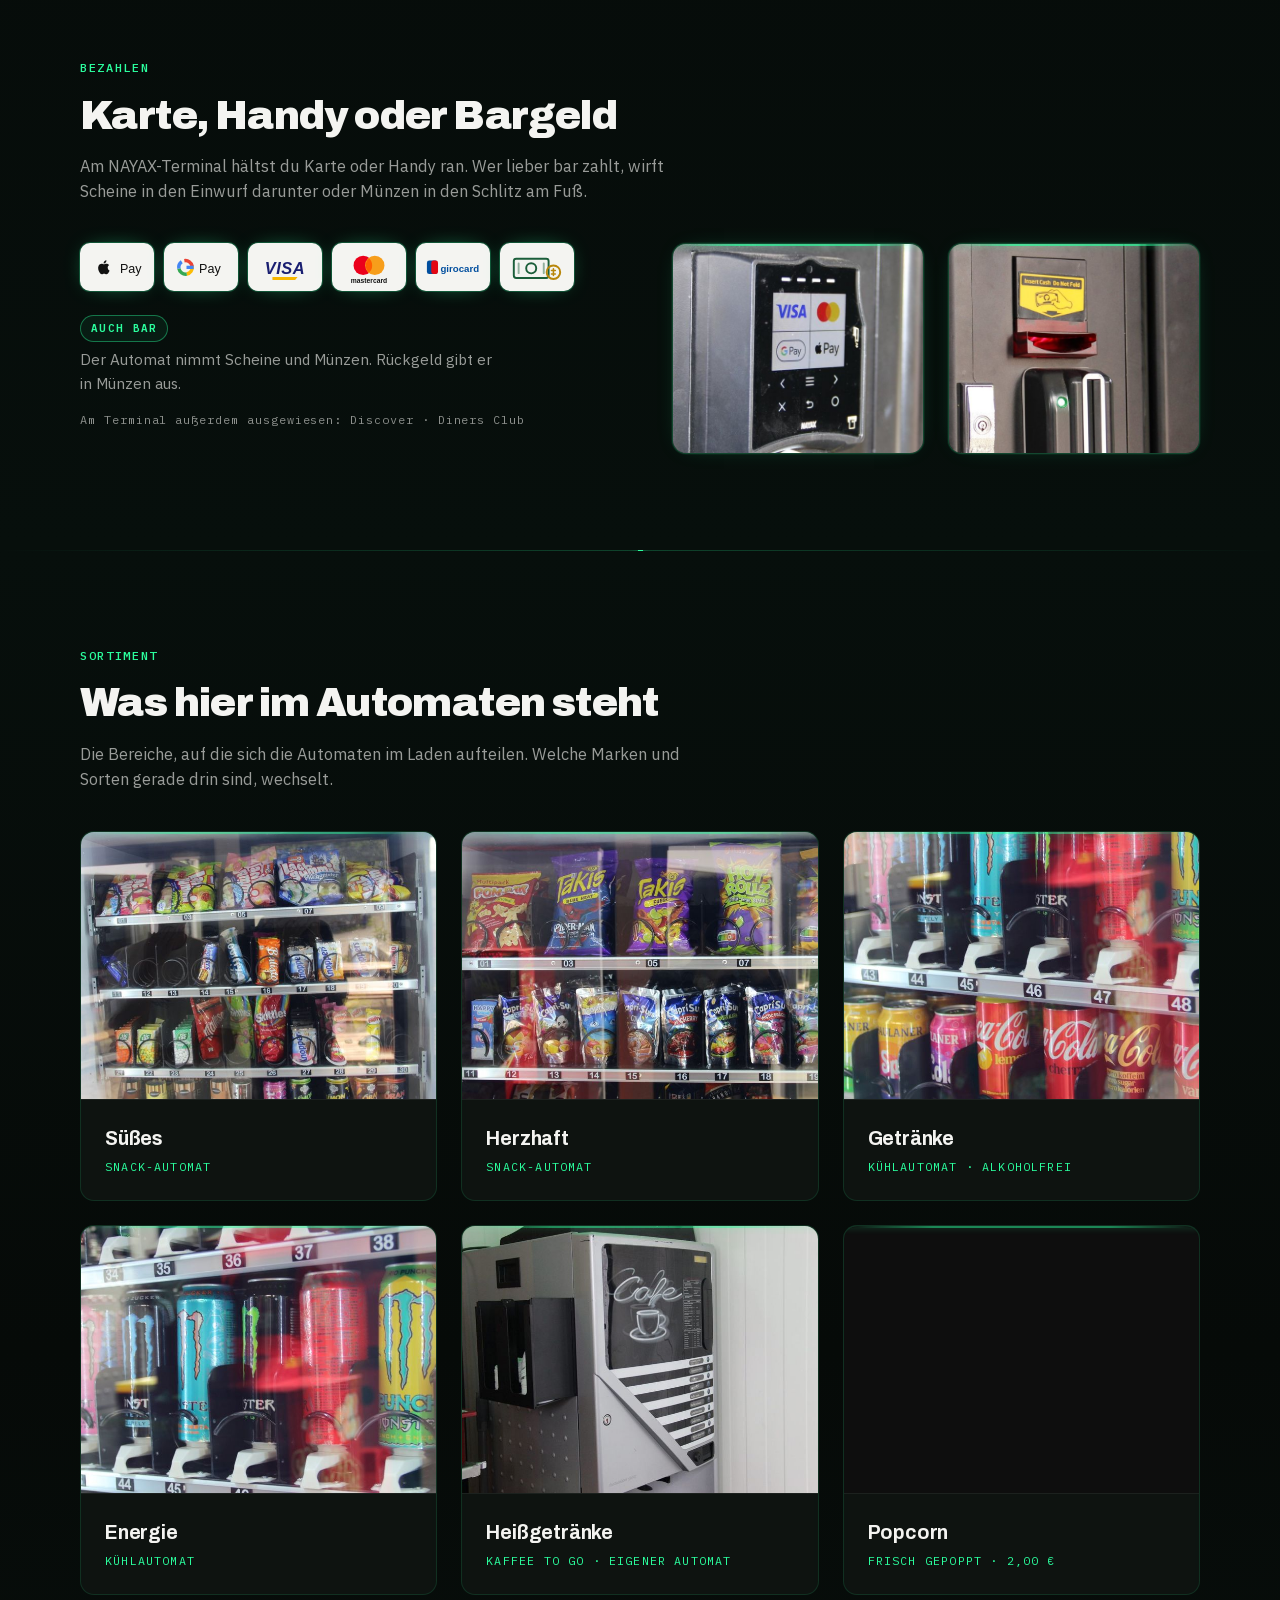
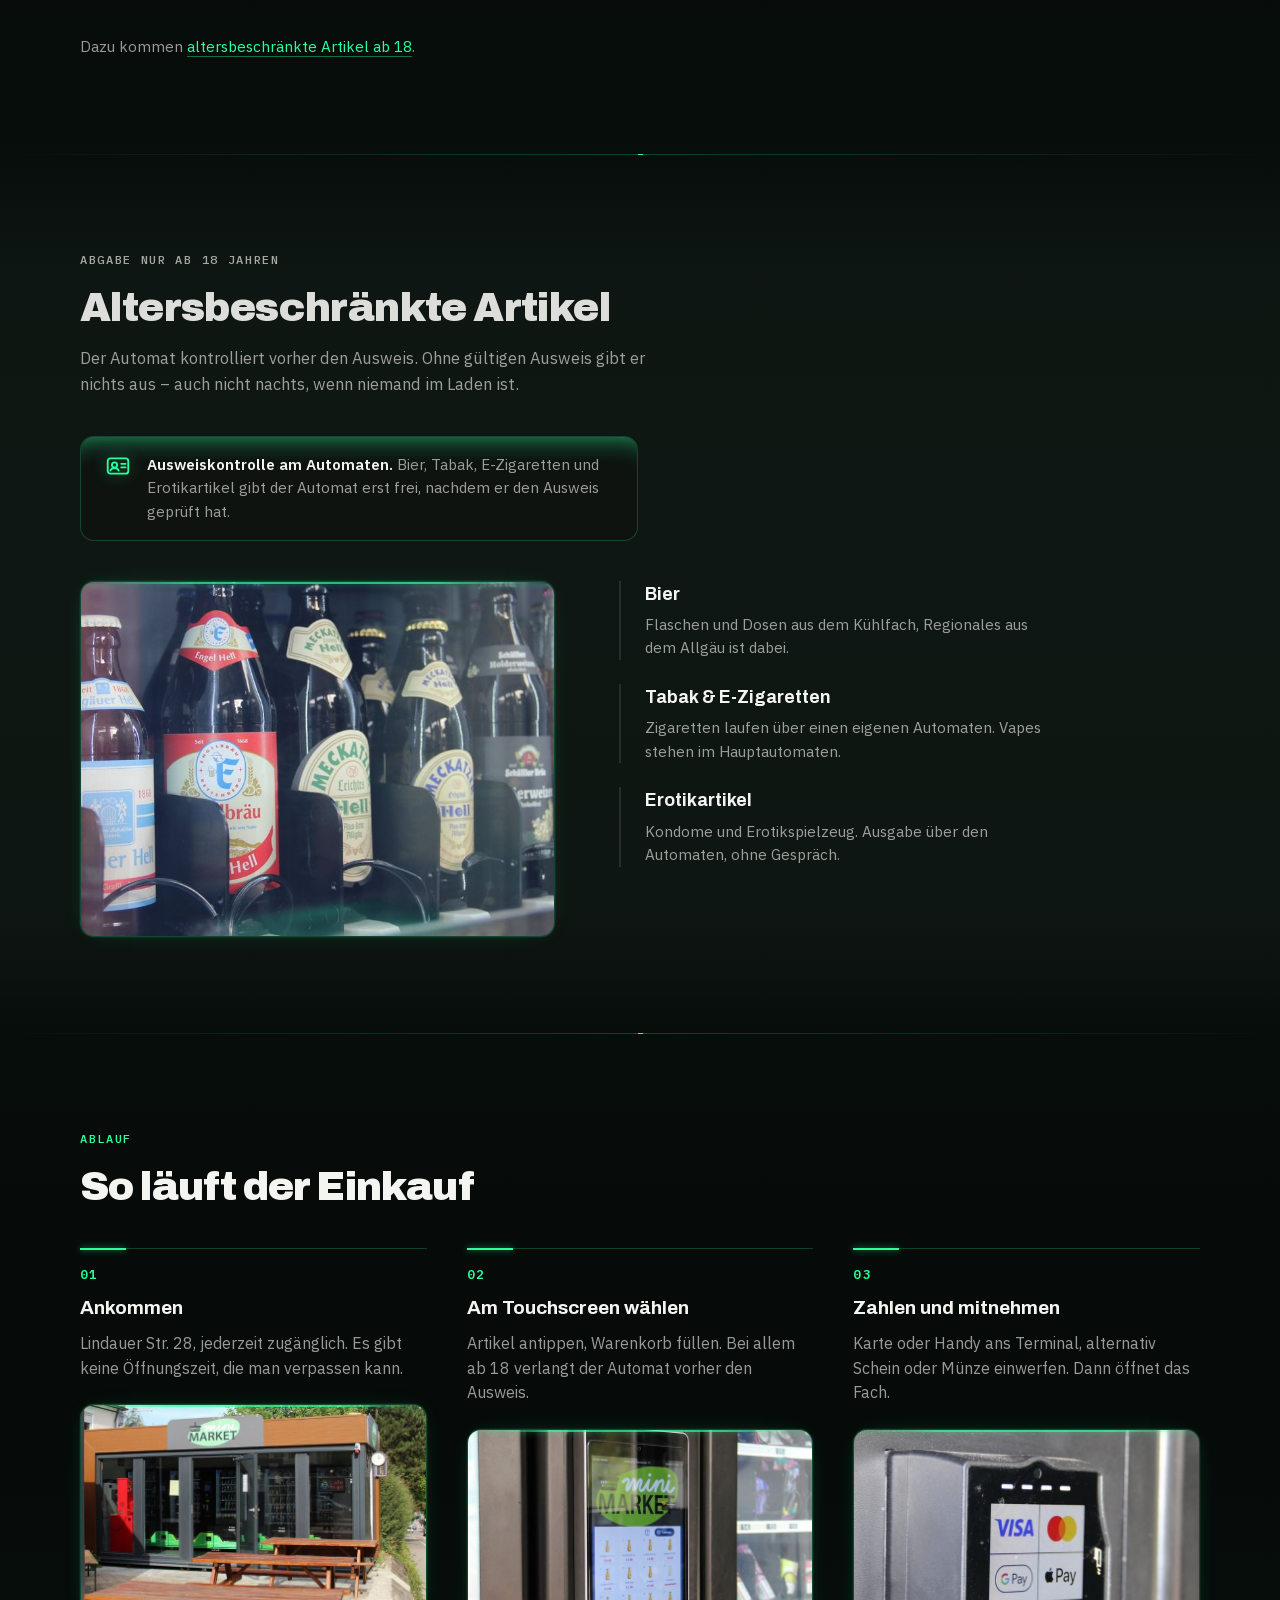
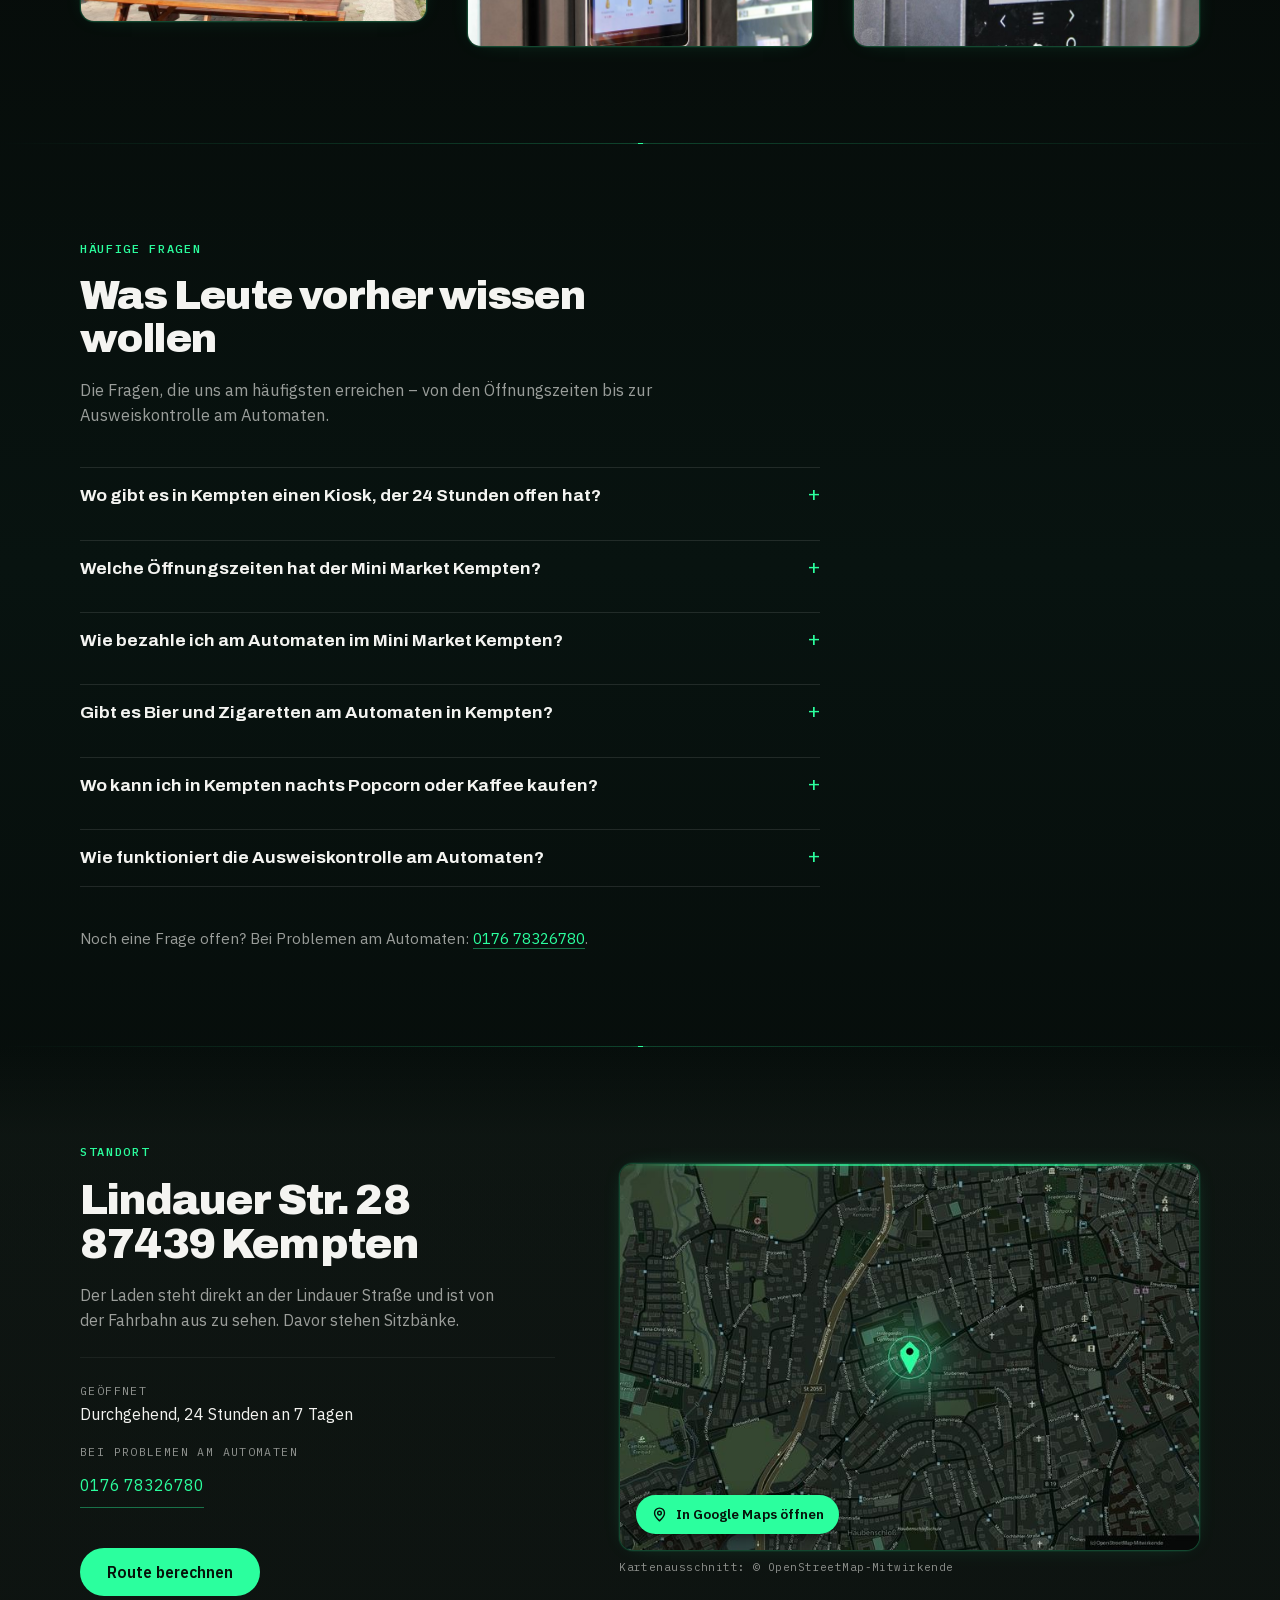
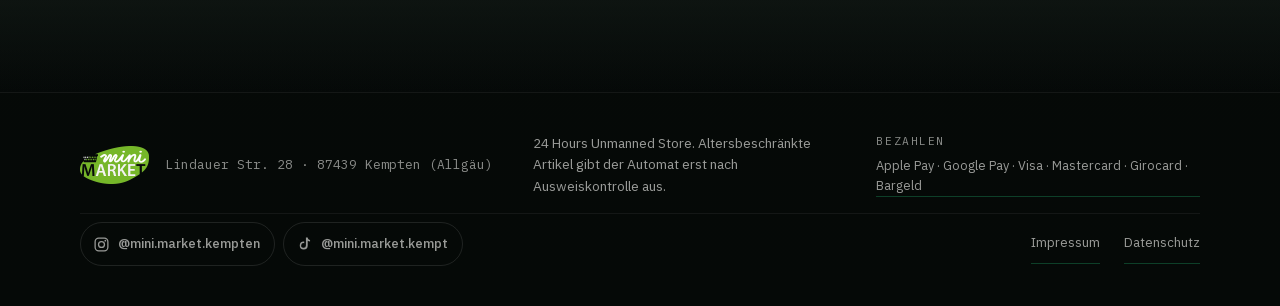
==== commit ab88e3dc: "Technisches SEO: robots.txt, sitemap.xml, Datenschutz und 404-Seite - robots.txt gibt alles frei und" ====
--- a/index.html
+++ b/index.html
@@ -804,6 +804,7 @@
       </nav>
       <nav class="footer-legal" aria-label="Rechtliches">
         <a href="impressum.html">Impressum</a>
+        <a href="datenschutz.html">Datenschutz</a>
       </nav>
     </div>
   </div>
--- a/styles.css
+++ b/styles.css
@@ -1047,6 +1047,26 @@
 }
 .legal-list dd { color: var(--text-mute); }
 
+/* Aufzählungen in der Datenschutzerklärung. Der Punkt wird selbst gesetzt
+   statt über list-style, damit er die Markenfarbe tragen kann. */
+.legal-bullets {
+  display: grid; gap: 8px;
+  margin: var(--s2) 0;
+  list-style: none;
+}
+.legal-bullets li {
+  position: relative;
+  padding-left: var(--s3);
+  color: var(--text-mute);
+  font-size: 0.95rem;
+}
+.legal-bullets li::before {
+  content: '';
+  position: absolute; left: 2px; top: 0.62em;
+  width: 5px; height: 5px; border-radius: 50%;
+  background: var(--neon);
+}
+
 /* Offene Stelle: bewusst auffällig, damit nichts davon versehentlich
    online geht. Gelb statt Neongrün – Grün ist hier die Markenfarbe und
    würde wie ein normales Element aussehen. */
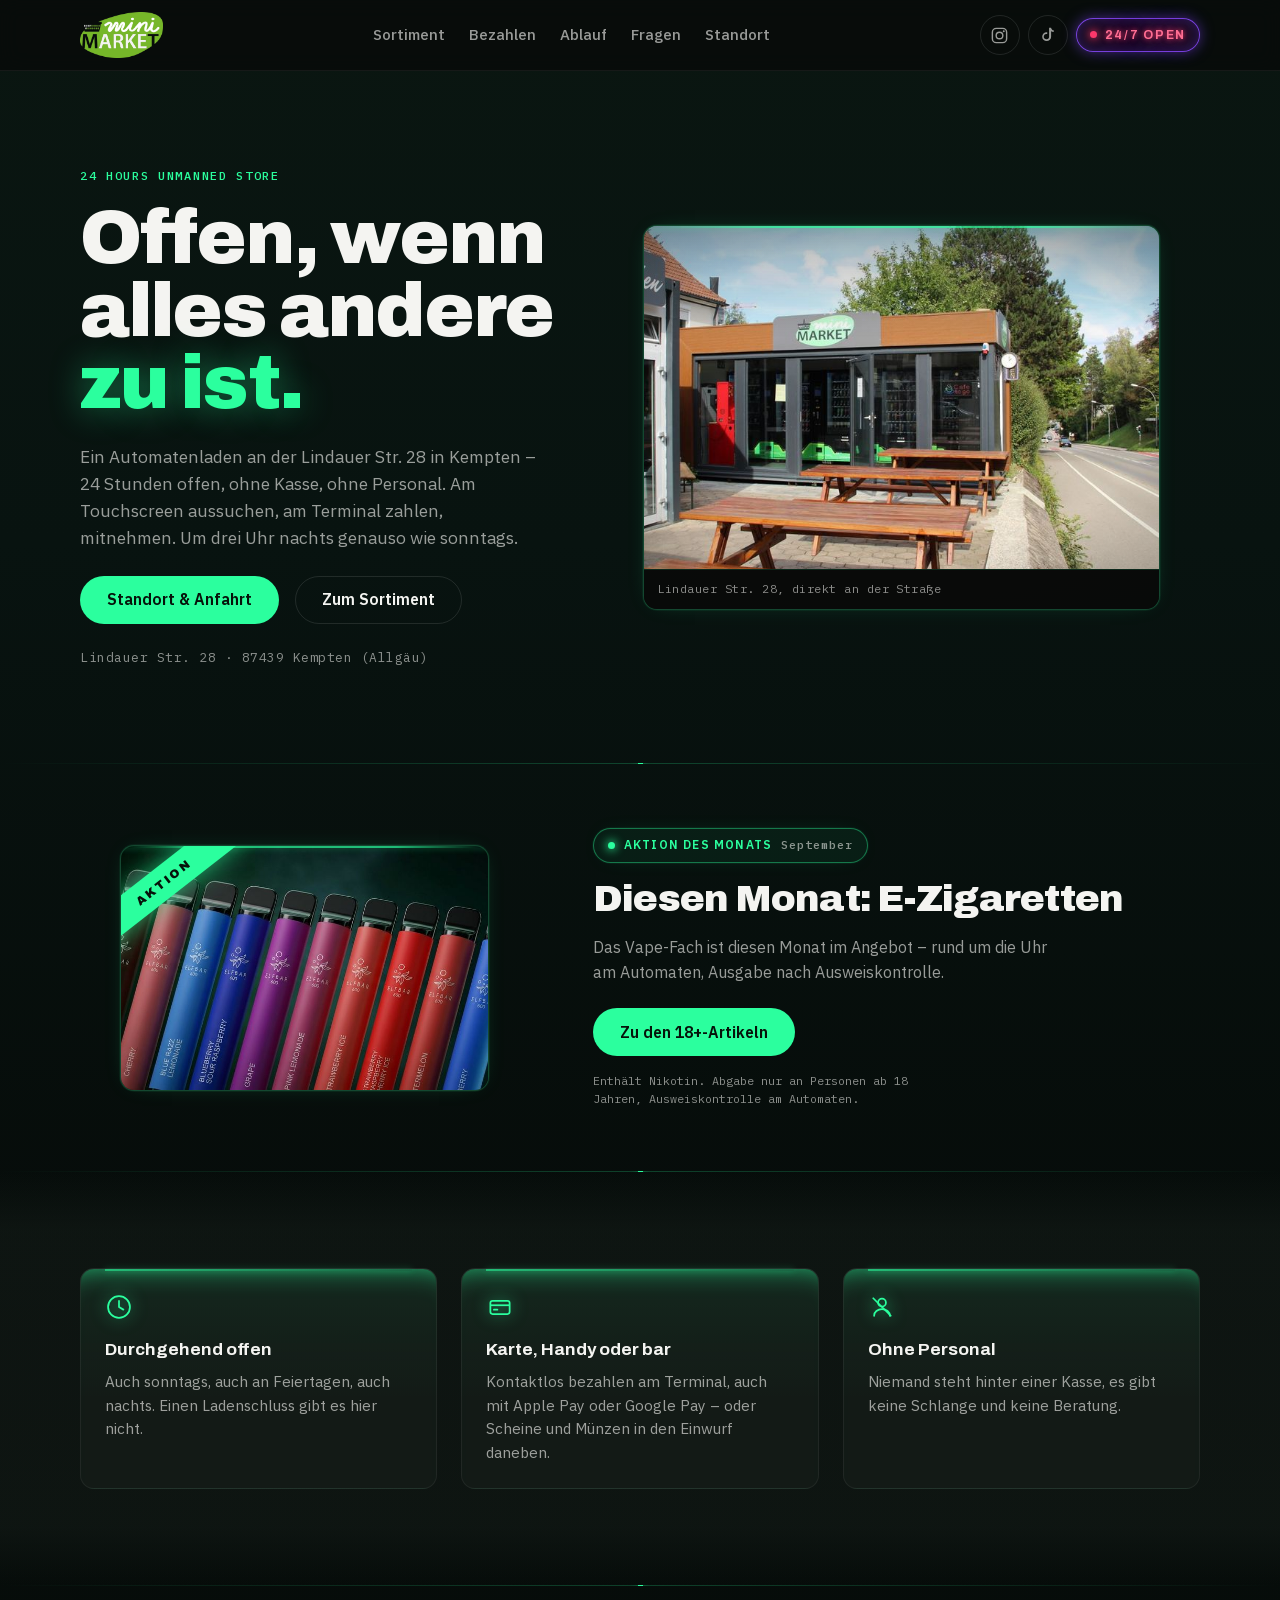
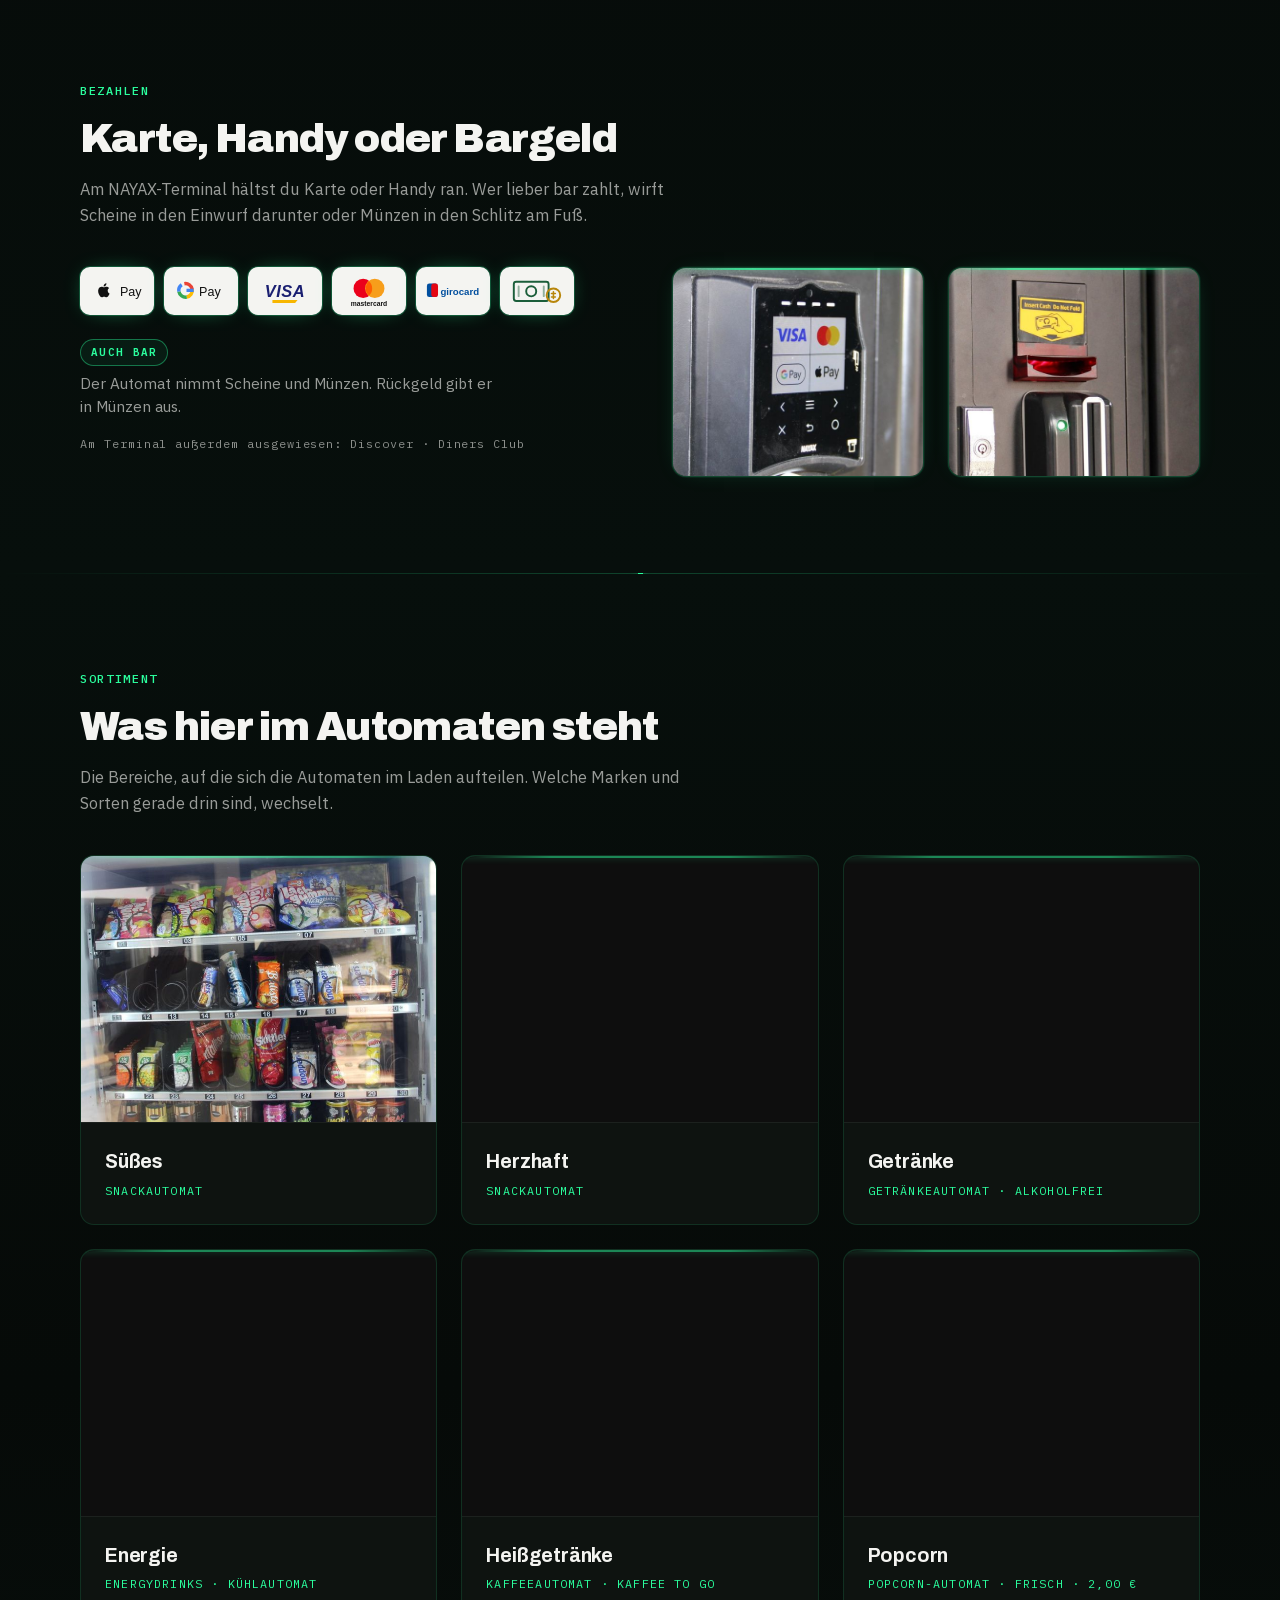
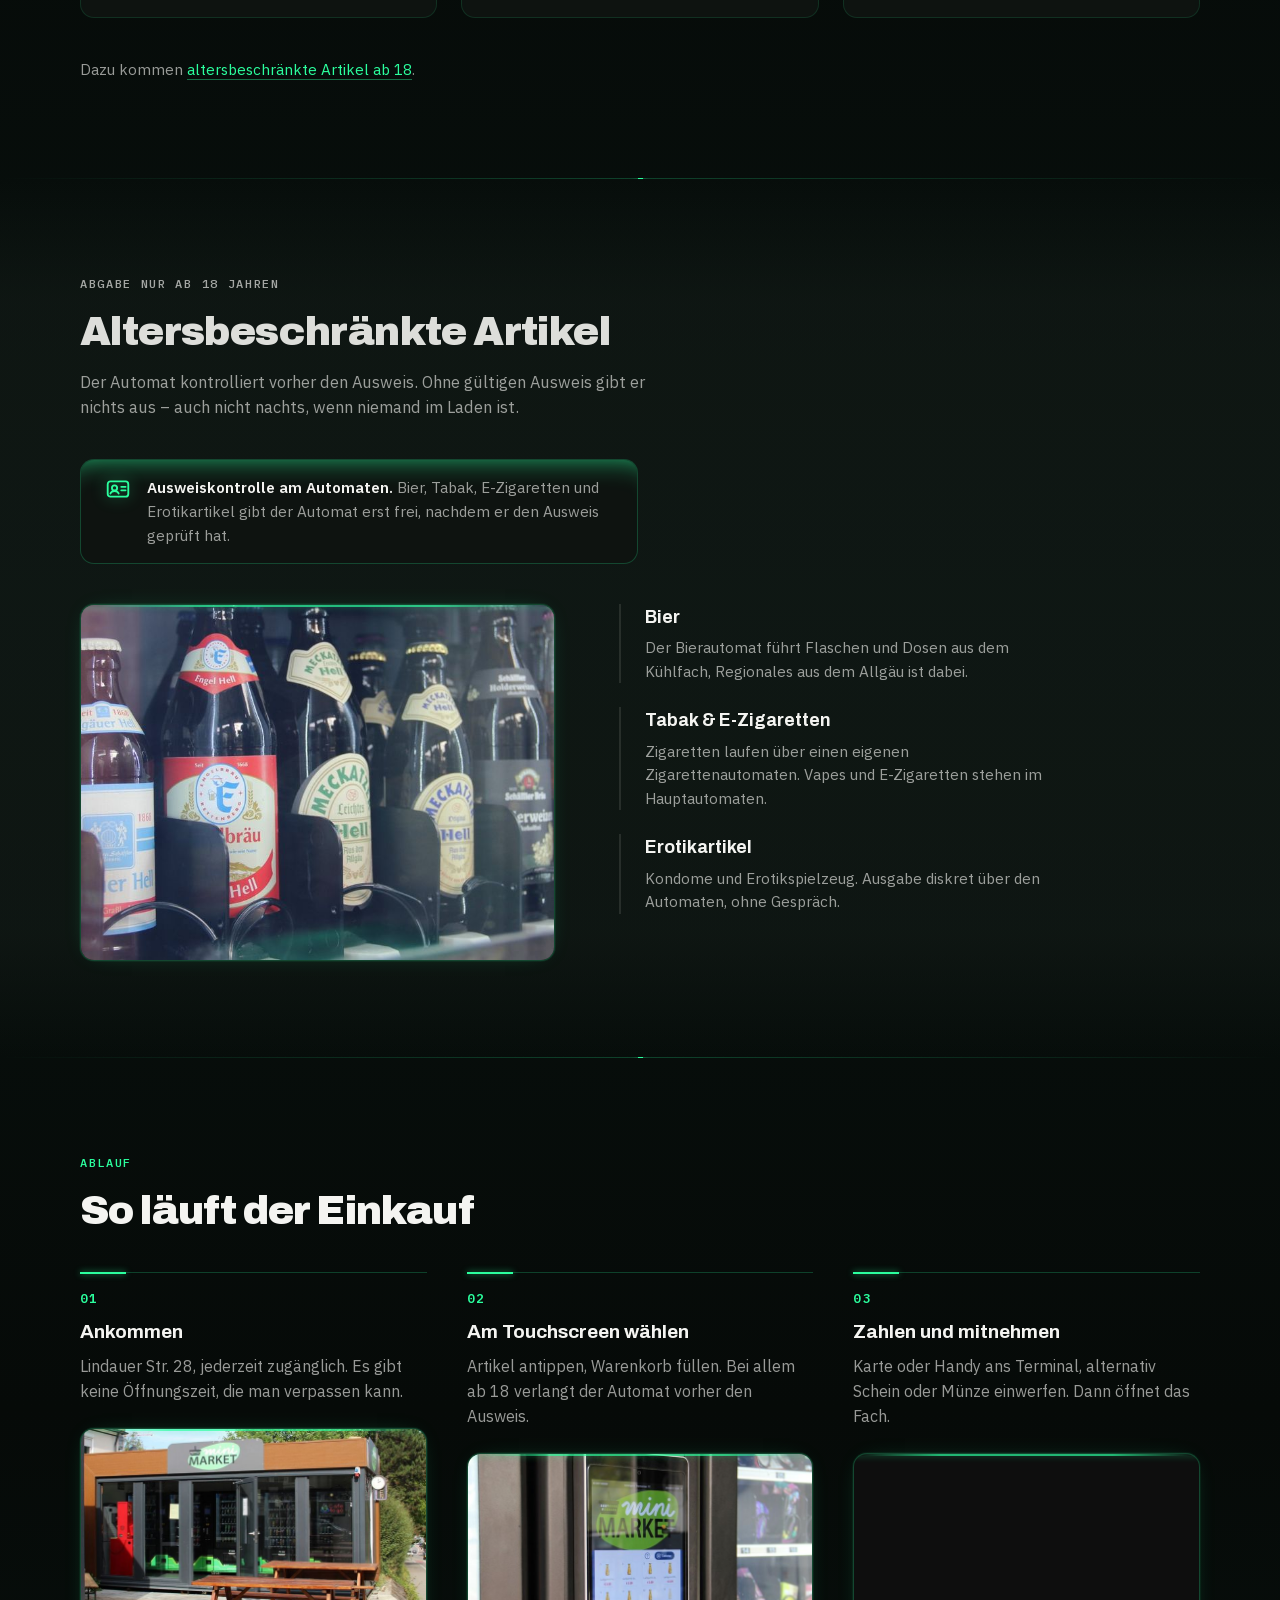
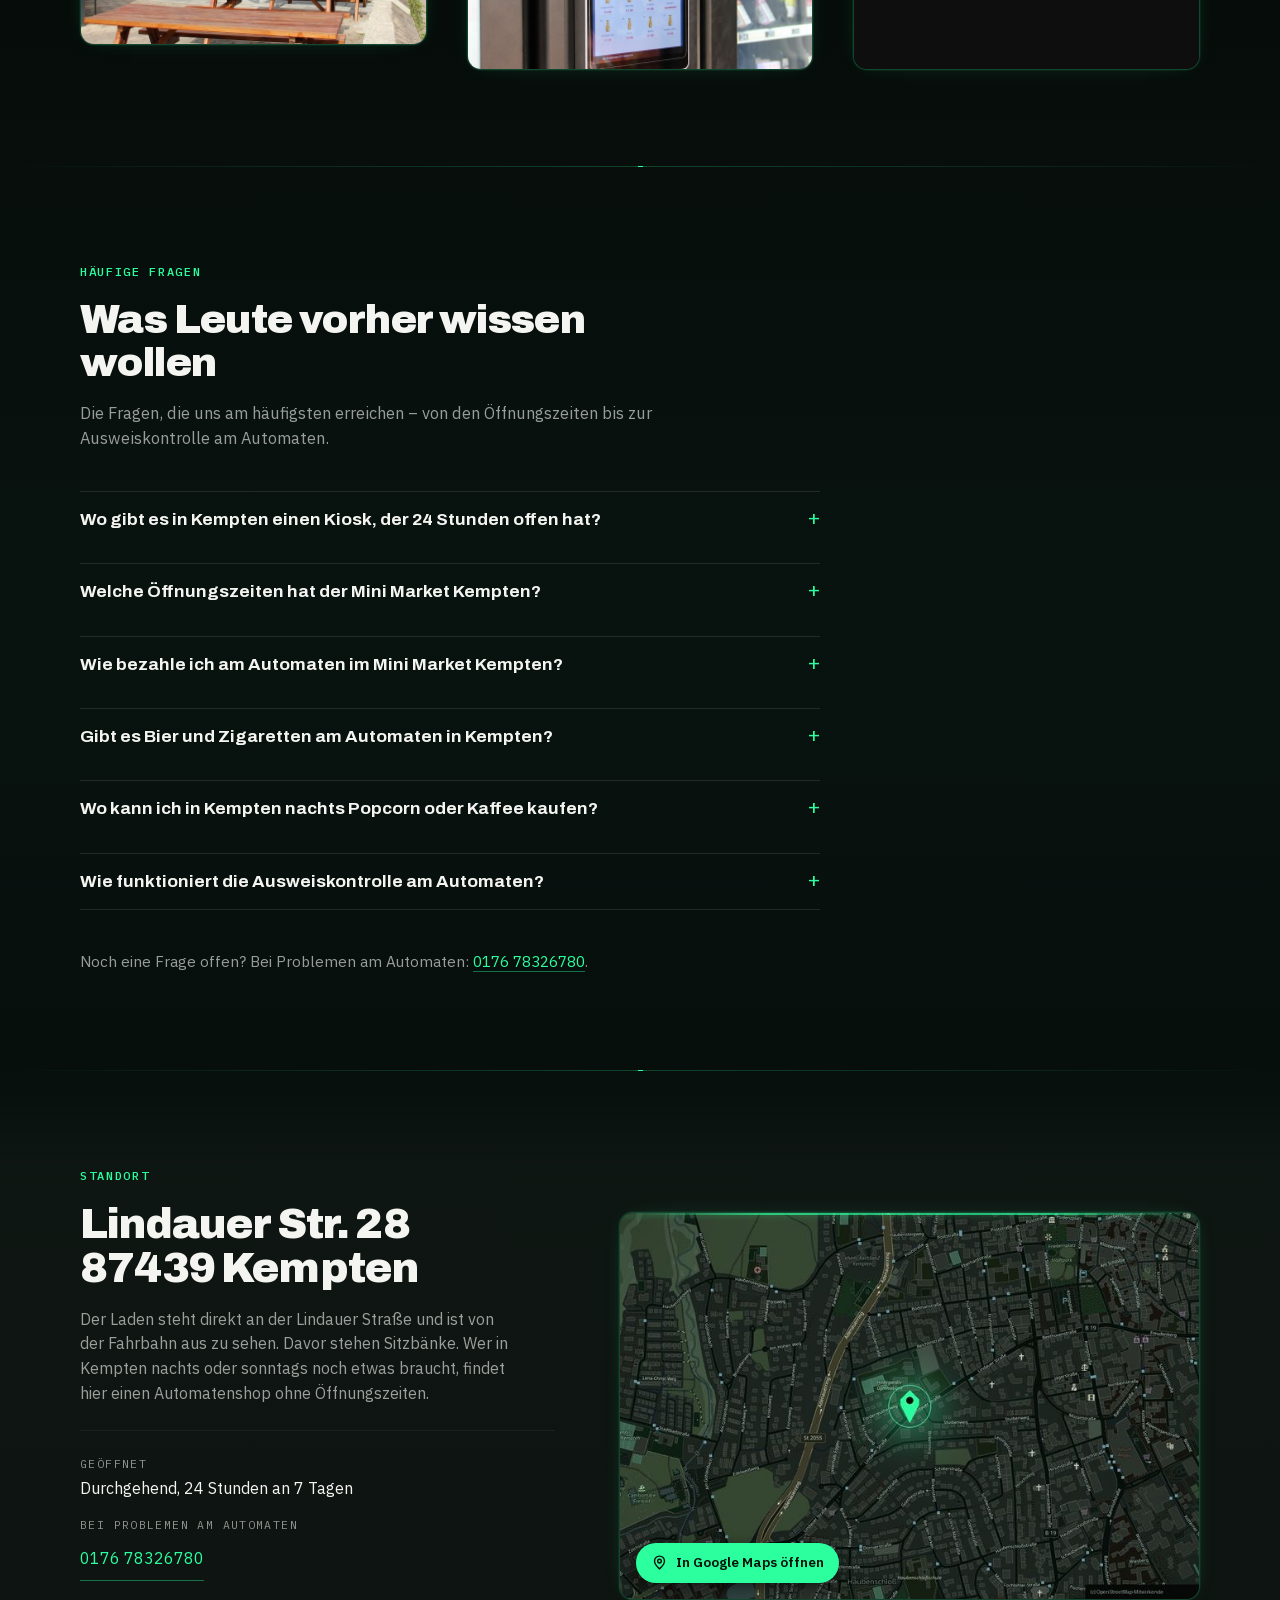
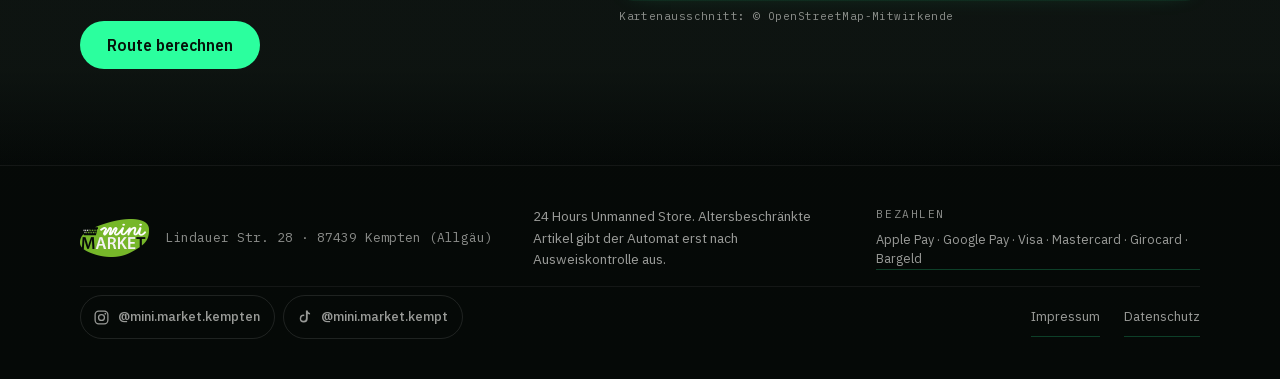
==== commit b023cfc1: "Deutsche Suchbegriffe dezent in den Fliesstext gezogen Snackautomat, Getraenkeautomat, Kaffeeautomat" ====
--- a/index.html
+++ b/index.html
@@ -199,9 +199,9 @@
         <span class="hero-title-accent">zu&nbsp;ist.</span>
       </h1>
       <p class="hero-sub">
-        Ein Automatenladen an der Lindauer Str. 28 in Kempten – ohne Kasse, ohne Personal.
-        Am Touchscreen aussuchen, am Terminal zahlen, mitnehmen. Um drei Uhr nachts
-        genauso wie sonntags.
+        Ein Automatenladen an der Lindauer Str. 28 in Kempten – 24 Stunden offen,
+        ohne Kasse, ohne Personal. Am Touchscreen aussuchen, am Terminal zahlen,
+        mitnehmen. Um drei Uhr nachts genauso wie sonntags.
       </p>
       <div class="hero-actions">
         <a class="btn btn-primary" href="#standort">Standort &amp; Anfahrt</a>
@@ -273,7 +273,7 @@
       <li class="usp-item reveal">
         <svg class="usp-icon" viewBox="0 0 32 32" aria-hidden="true"><rect x="5" y="9" width="22" height="15" rx="2.5" fill="none" stroke="currentColor" stroke-width="2"/><path d="M5 14h22" stroke="currentColor" stroke-width="2"/><path d="M9 19h4" stroke="currentColor" stroke-width="2" stroke-linecap="round"/></svg>
         <p class="usp-title">Karte, Handy oder bar</p>
-        <p class="usp-text">Kontaktlos am Terminal – oder Scheine und Münzen in den Einwurf daneben.</p>
+        <p class="usp-text">Kontaktlos bezahlen am Terminal, auch mit Apple Pay oder Google Pay – oder Scheine und Münzen in den Einwurf daneben.</p>
       </li>
       <li class="usp-item reveal">
         <svg class="usp-icon" viewBox="0 0 32 32" aria-hidden="true"><path d="M16 15.5a4.5 4.5 0 1 0 0-9 4.5 4.5 0 0 0 0 9z" fill="none" stroke="currentColor" stroke-width="2"/><path d="M7 26c0-4.4 4-7.5 9-7.5s9 3.1 9 7.5" fill="none" stroke="currentColor" stroke-width="2" stroke-linecap="round"/><path d="M6 6l20 20" stroke="currentColor" stroke-width="2" stroke-linecap="round"/></svg>
@@ -422,7 +422,7 @@
           </figure>
           <div class="cat-body">
             <h3 class="cat-name">Süßes</h3>
-            <p class="cat-meta mono">Snack-Automat</p>
+            <p class="cat-meta mono">Snackautomat</p>
           </div>
         </li>
 
@@ -436,7 +436,7 @@
           </figure>
           <div class="cat-body">
             <h3 class="cat-name">Herzhaft</h3>
-            <p class="cat-meta mono">Snack-Automat</p>
+            <p class="cat-meta mono">Snackautomat</p>
           </div>
         </li>
 
@@ -450,7 +450,7 @@
           </figure>
           <div class="cat-body">
             <h3 class="cat-name">Getränke</h3>
-            <p class="cat-meta mono">Kühlautomat · alkoholfrei</p>
+            <p class="cat-meta mono">Getränkeautomat · alkoholfrei</p>
           </div>
         </li>
 
@@ -464,7 +464,7 @@
           </figure>
           <div class="cat-body">
             <h3 class="cat-name">Energie</h3>
-            <p class="cat-meta mono">Kühlautomat</p>
+            <p class="cat-meta mono">Energydrinks · Kühlautomat</p>
           </div>
         </li>
 
@@ -478,7 +478,7 @@
           </figure>
           <div class="cat-body">
             <h3 class="cat-name">Heißgetränke</h3>
-            <p class="cat-meta mono">Kaffee to go · eigener Automat</p>
+            <p class="cat-meta mono">Kaffeeautomat · Kaffee to go</p>
           </div>
         </li>
 
@@ -492,7 +492,7 @@
           </figure>
           <div class="cat-body">
             <h3 class="cat-name">Popcorn</h3>
-            <p class="cat-meta mono">Frisch gepoppt · 2,00 €</p>
+            <p class="cat-meta mono">Popcorn-Automat · frisch · 2,00 €</p>
           </div>
         </li>
       </ul>
@@ -540,15 +540,15 @@
         <ul class="restricted-list reveal">
           <li>
             <h3>Bier</h3>
-            <p>Flaschen und Dosen aus dem Kühlfach, Regionales aus dem Allgäu ist dabei.</p>
+            <p>Der Bierautomat führt Flaschen und Dosen aus dem Kühlfach, Regionales aus dem Allgäu ist dabei.</p>
           </li>
           <li>
             <h3>Tabak &amp; E-Zigaretten</h3>
-            <p>Zigaretten laufen über einen eigenen Automaten. Vapes stehen im Hauptautomaten.</p>
+            <p>Zigaretten laufen über einen eigenen Zigarettenautomaten. Vapes und E-Zigaretten stehen im Hauptautomaten.</p>
           </li>
           <li>
             <h3>Erotikartikel</h3>
-            <p>Kondome und Erotikspielzeug. Ausgabe über den Automaten, ohne Gespräch.</p>
+            <p>Kondome und Erotikspielzeug. Ausgabe diskret über den Automaten, ohne Gespräch.</p>
           </li>
         </ul>
       </div>
@@ -717,7 +717,8 @@
         <h2 id="standort-heading">Lindauer Str. 28<br>87439 Kempten</h2>
         <p class="standort-text">
           Der Laden steht direkt an der Lindauer Straße und ist von der Fahrbahn aus zu sehen.
-          Davor stehen Sitzbänke.
+          Davor stehen Sitzbänke. Wer in Kempten nachts oder sonntags noch etwas
+          braucht, findet hier einen Automatenshop ohne Öffnungszeiten.
         </p>
 
         <!-- FEHLT: Gehören die Sitzbänke zum Laden oder zur Nachbarschaft? -->
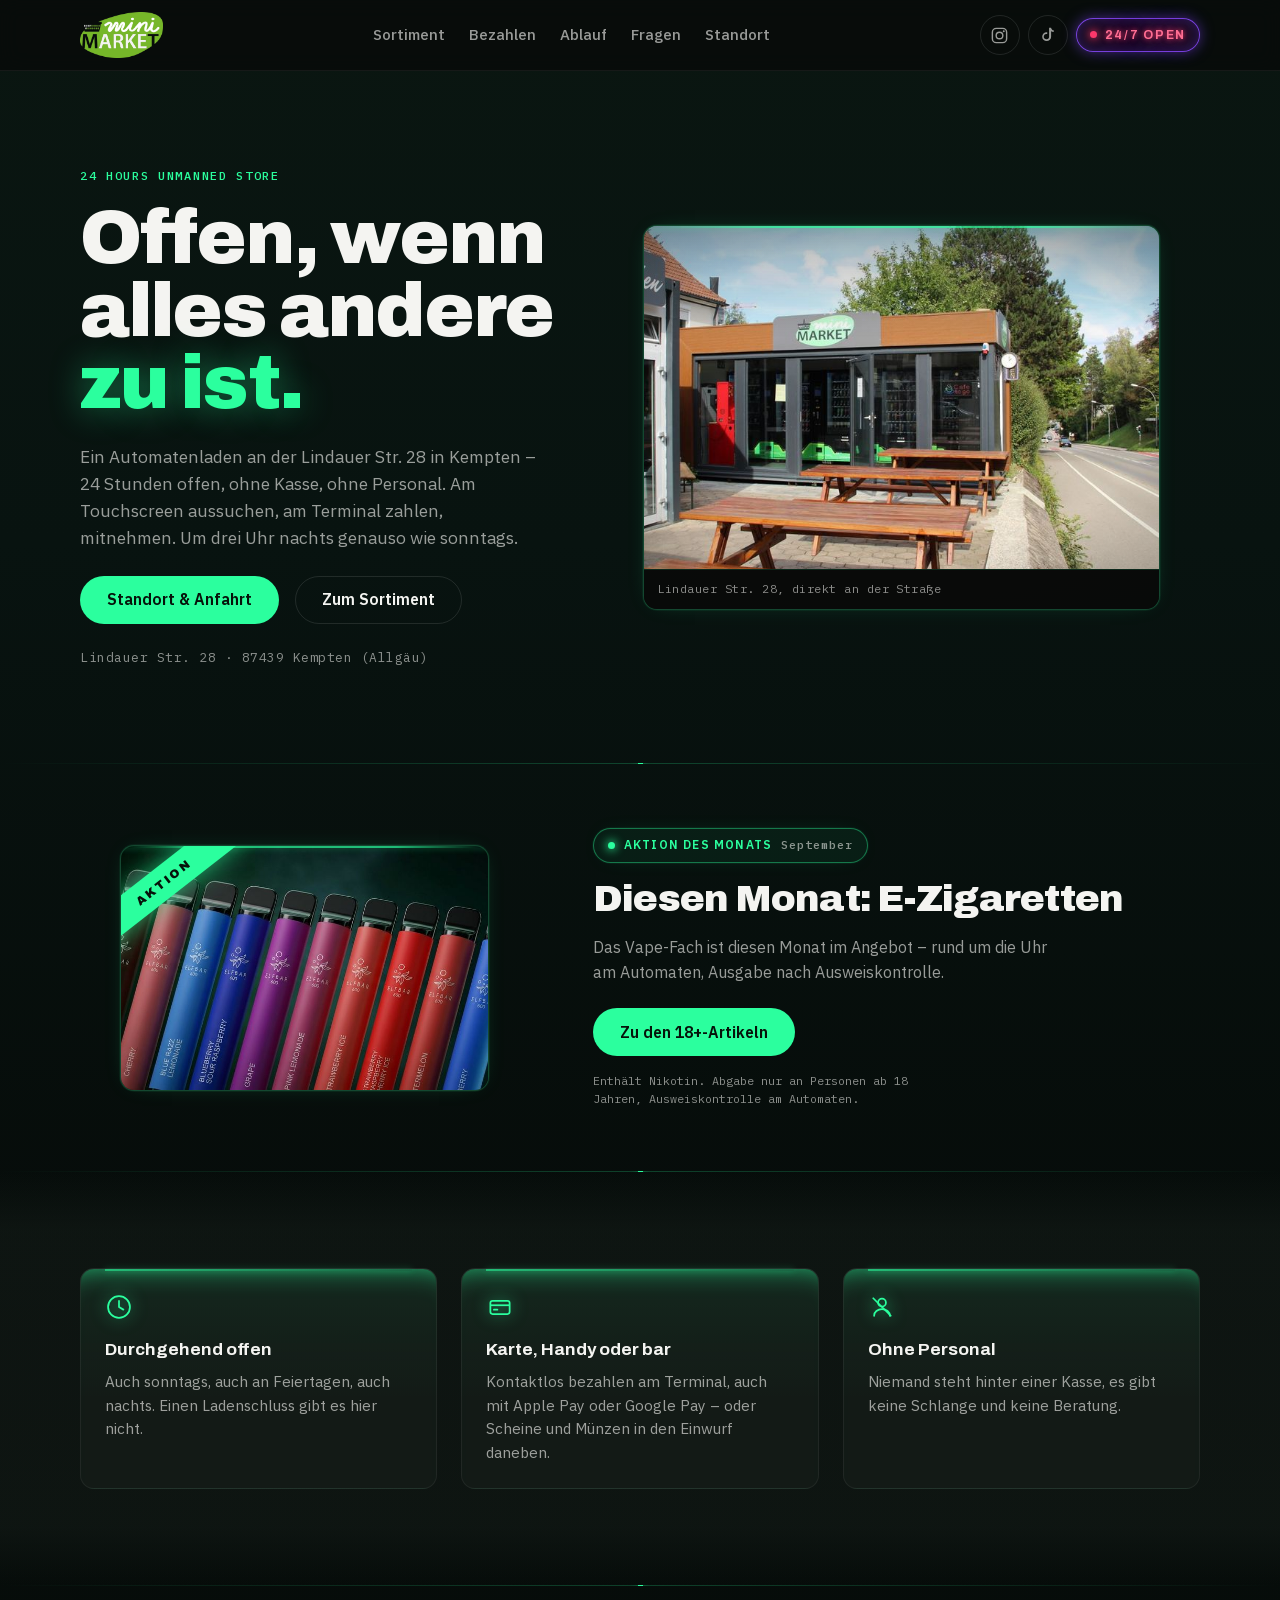
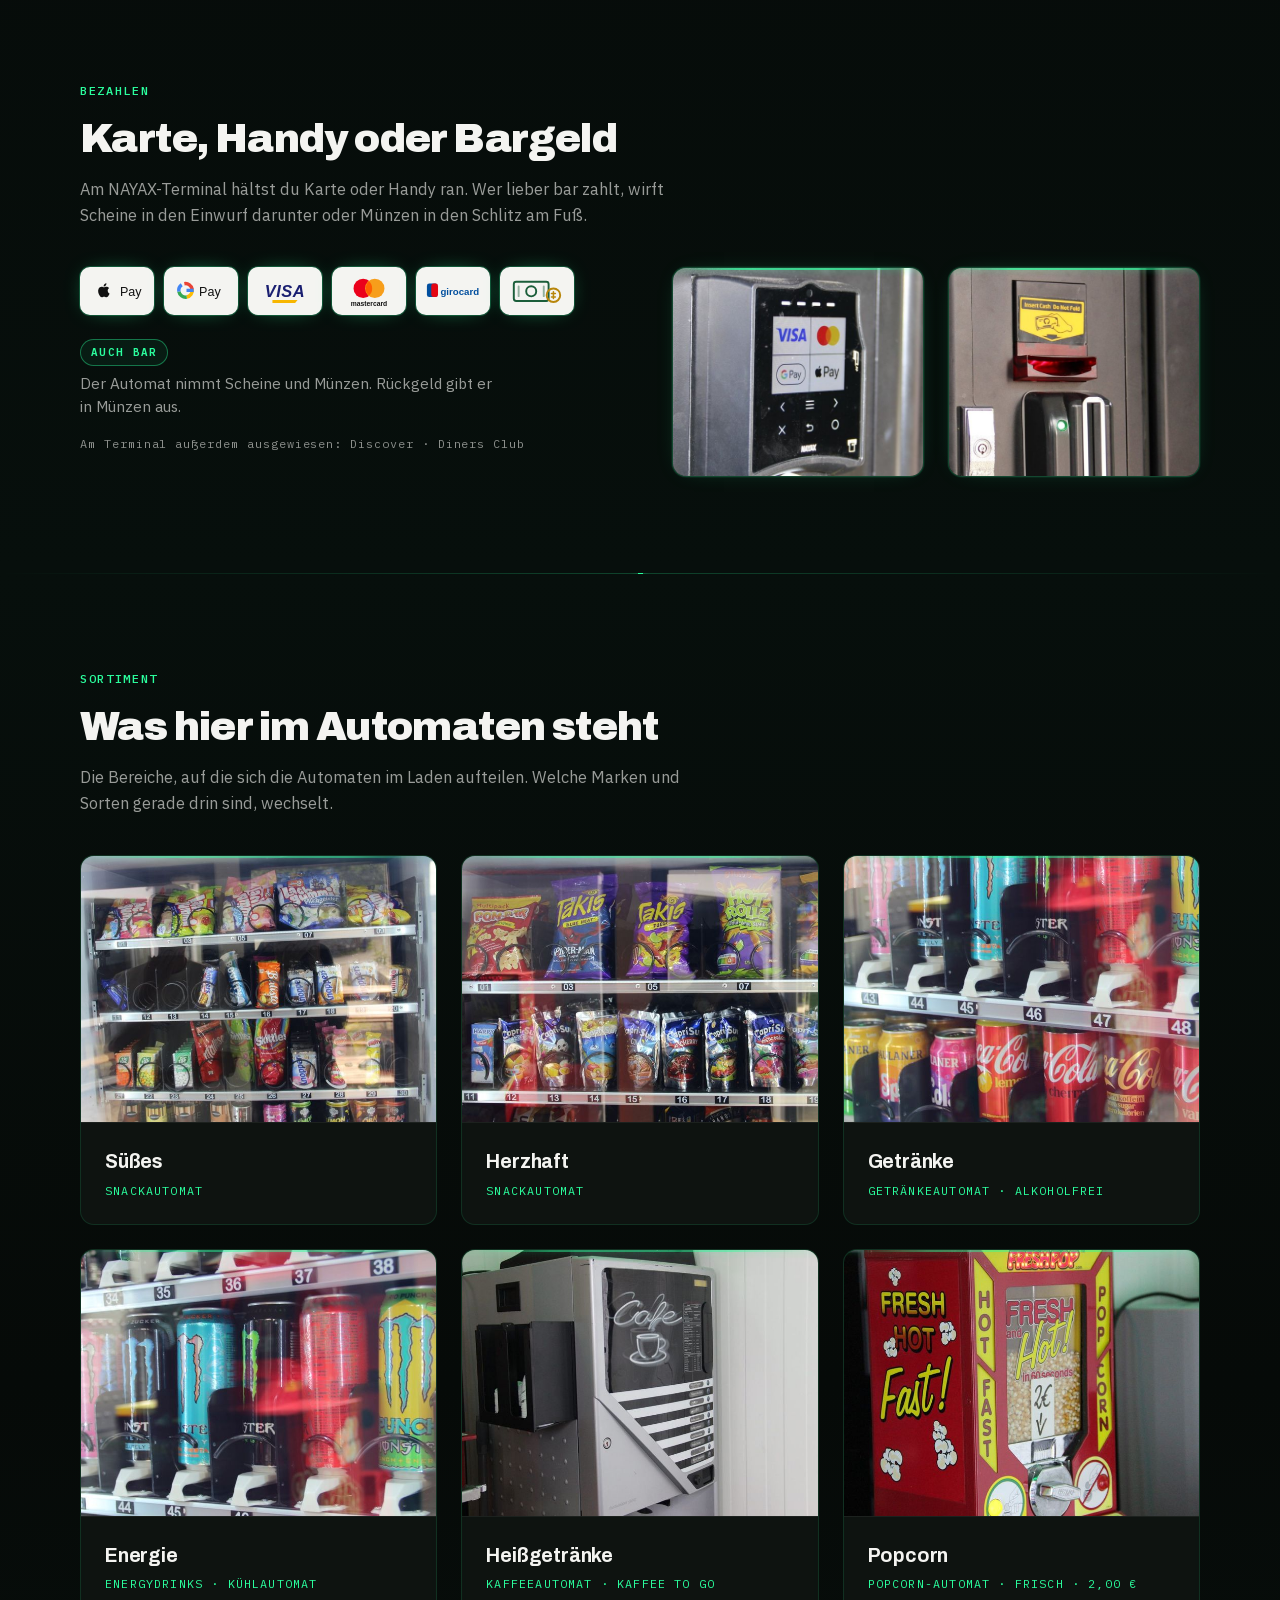
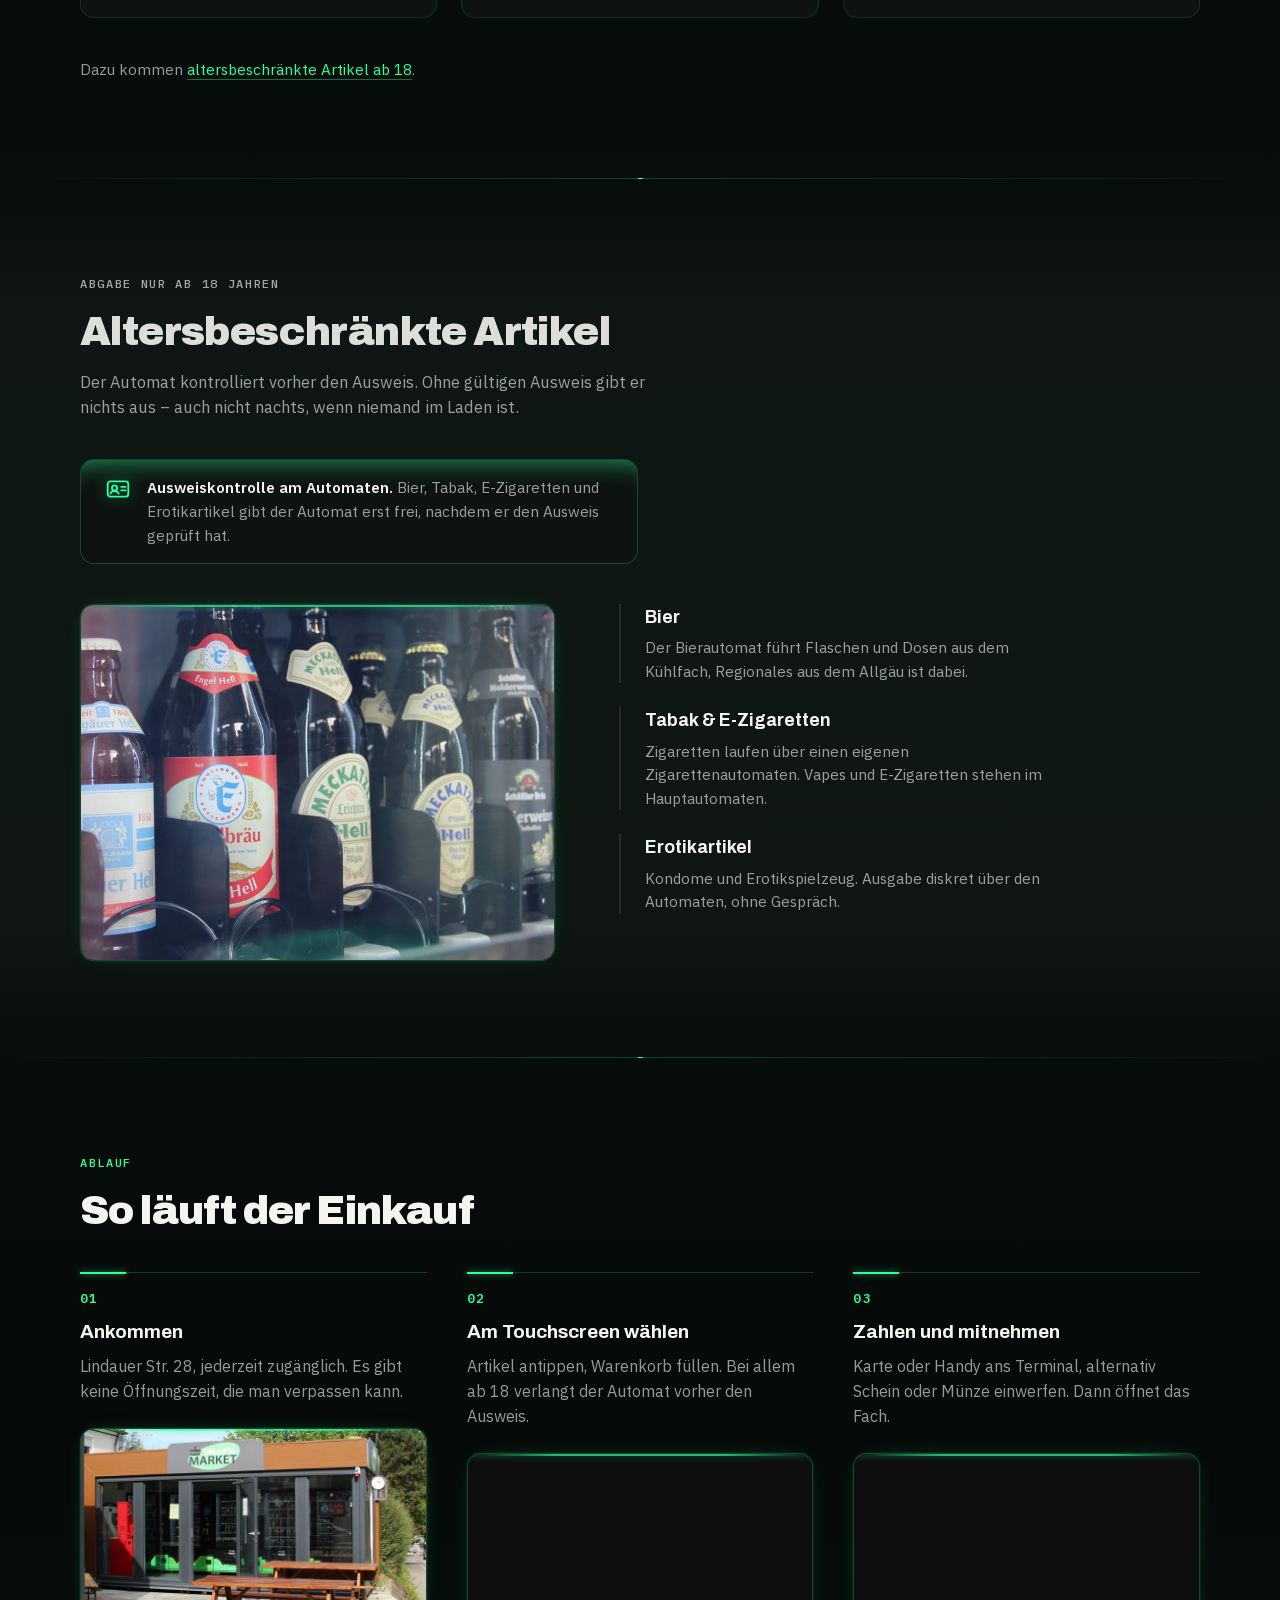
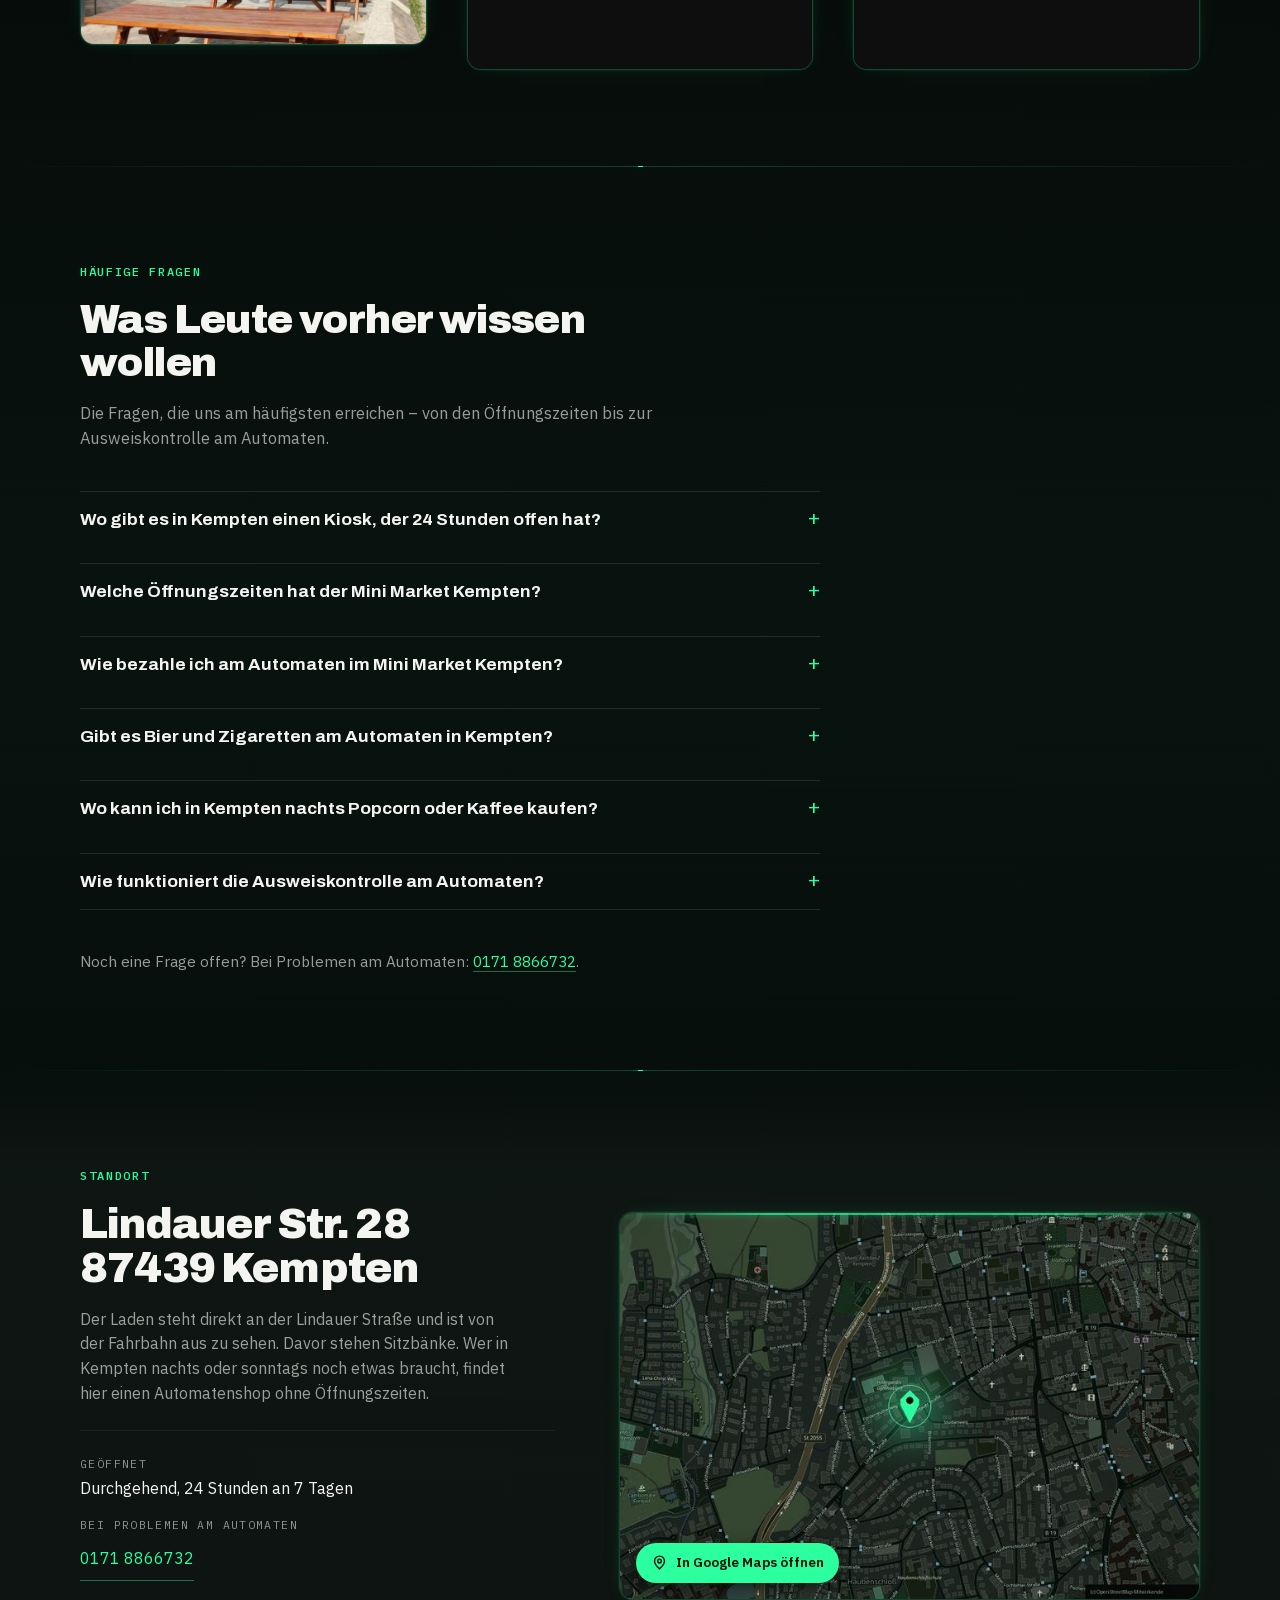
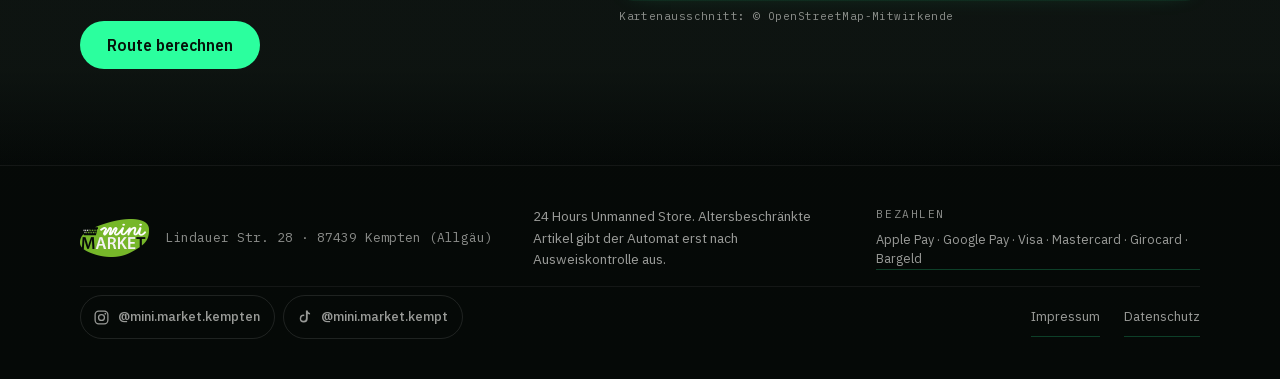
==== commit f571433d: "Telefonnummer auf 0171 8866732 geaendert, Impressum-Wortlaut angepasst Nummer an allen neun Stellen " ====
--- a/index.html
+++ b/index.html
@@ -48,7 +48,7 @@
     "https://minimarket-kempten.de/assets/photos/aussen-tag.jpg"
   ],
   "url": "https://minimarket-kempten.de/",
-  "telephone": "+4917678326780",
+  "telephone": "+491718866732",
   "priceRange": "€",
   "currenciesAccepted": "EUR",
   "address": {
@@ -702,7 +702,7 @@
 
       <p class="cat-hint">
         Noch eine Frage offen? Bei Problemen am Automaten:
-        <a href="tel:+4917678326780">0176 78326780</a>.
+        <a href="tel:+491718866732">0171 8866732</a>.
       </p>
     </div>
   </section>
@@ -731,7 +731,7 @@
           </div>
           <div>
             <dt class="mono">Bei Problemen am Automaten</dt>
-            <dd><a href="tel:+4917678326780">0176 78326780</a></dd>
+            <dd><a href="tel:+491718866732">0171 8866732</a></dd>
           </div>
         </dl>
 
